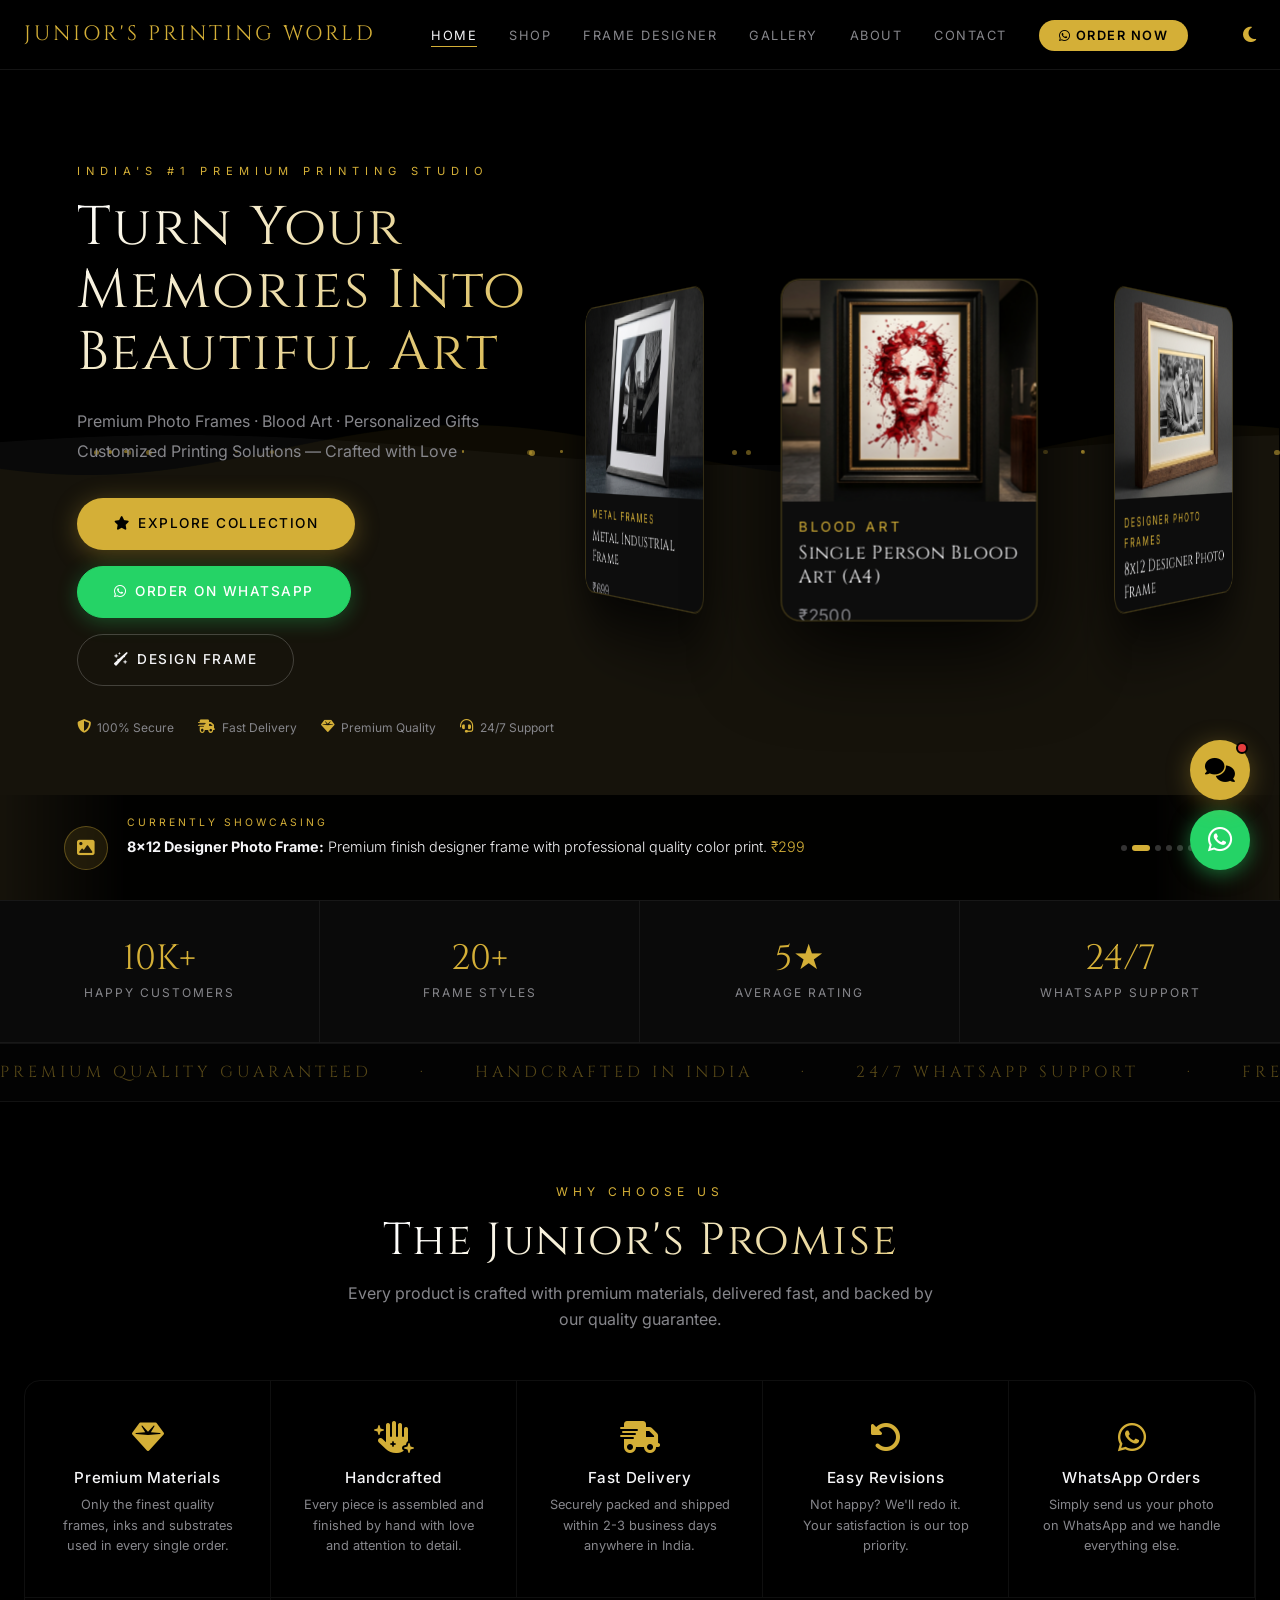
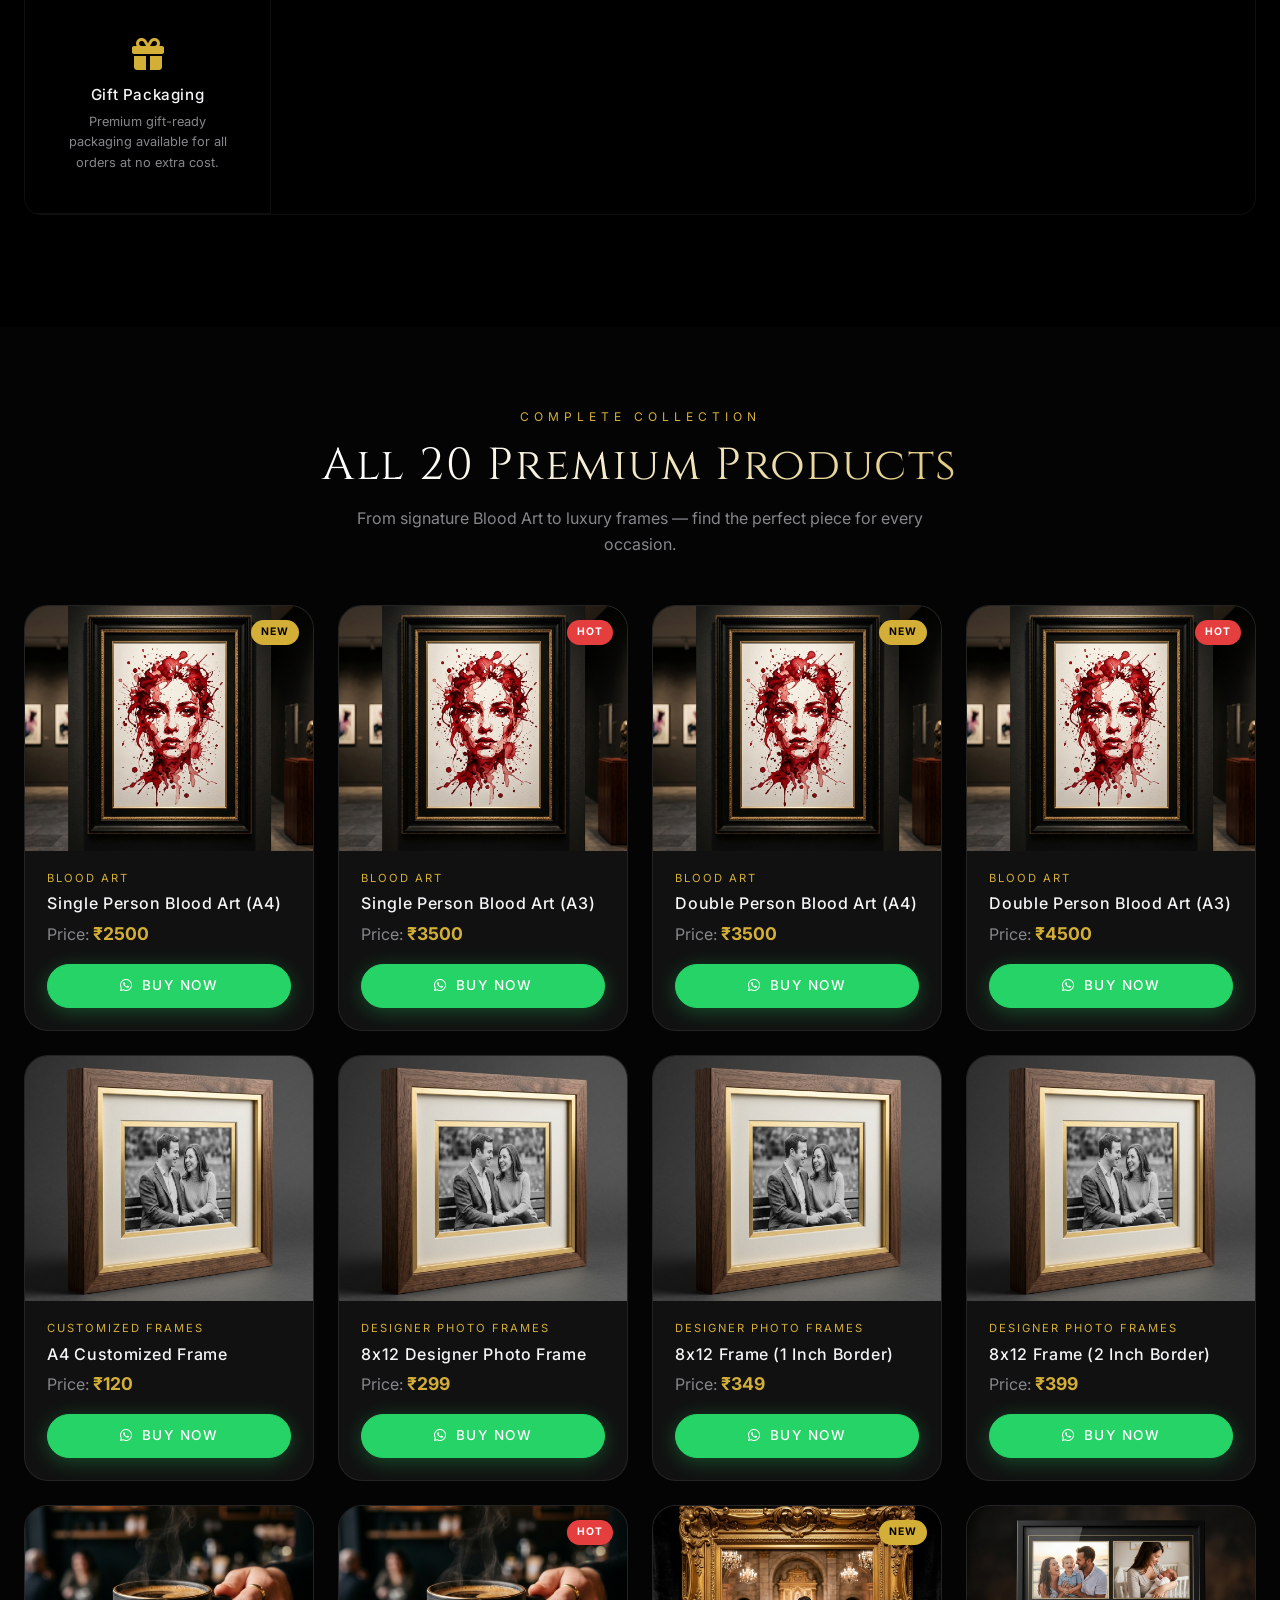
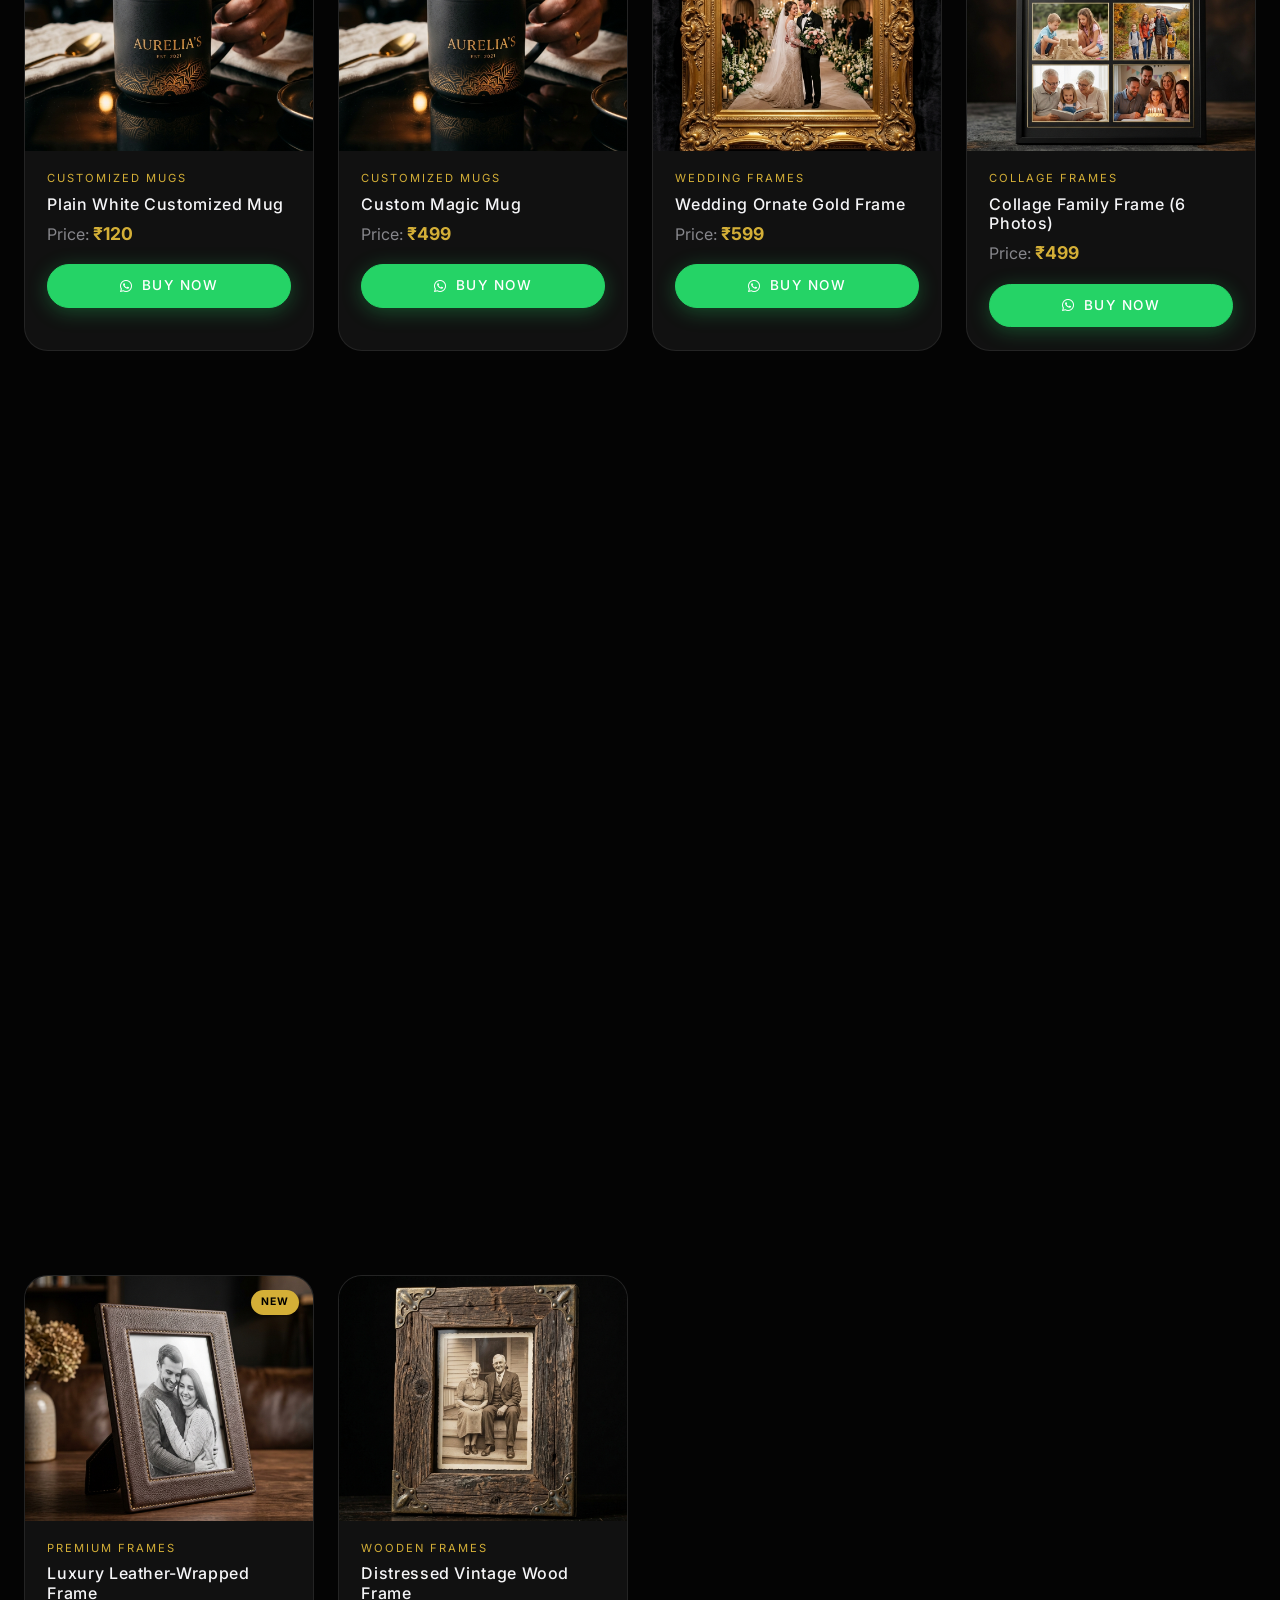
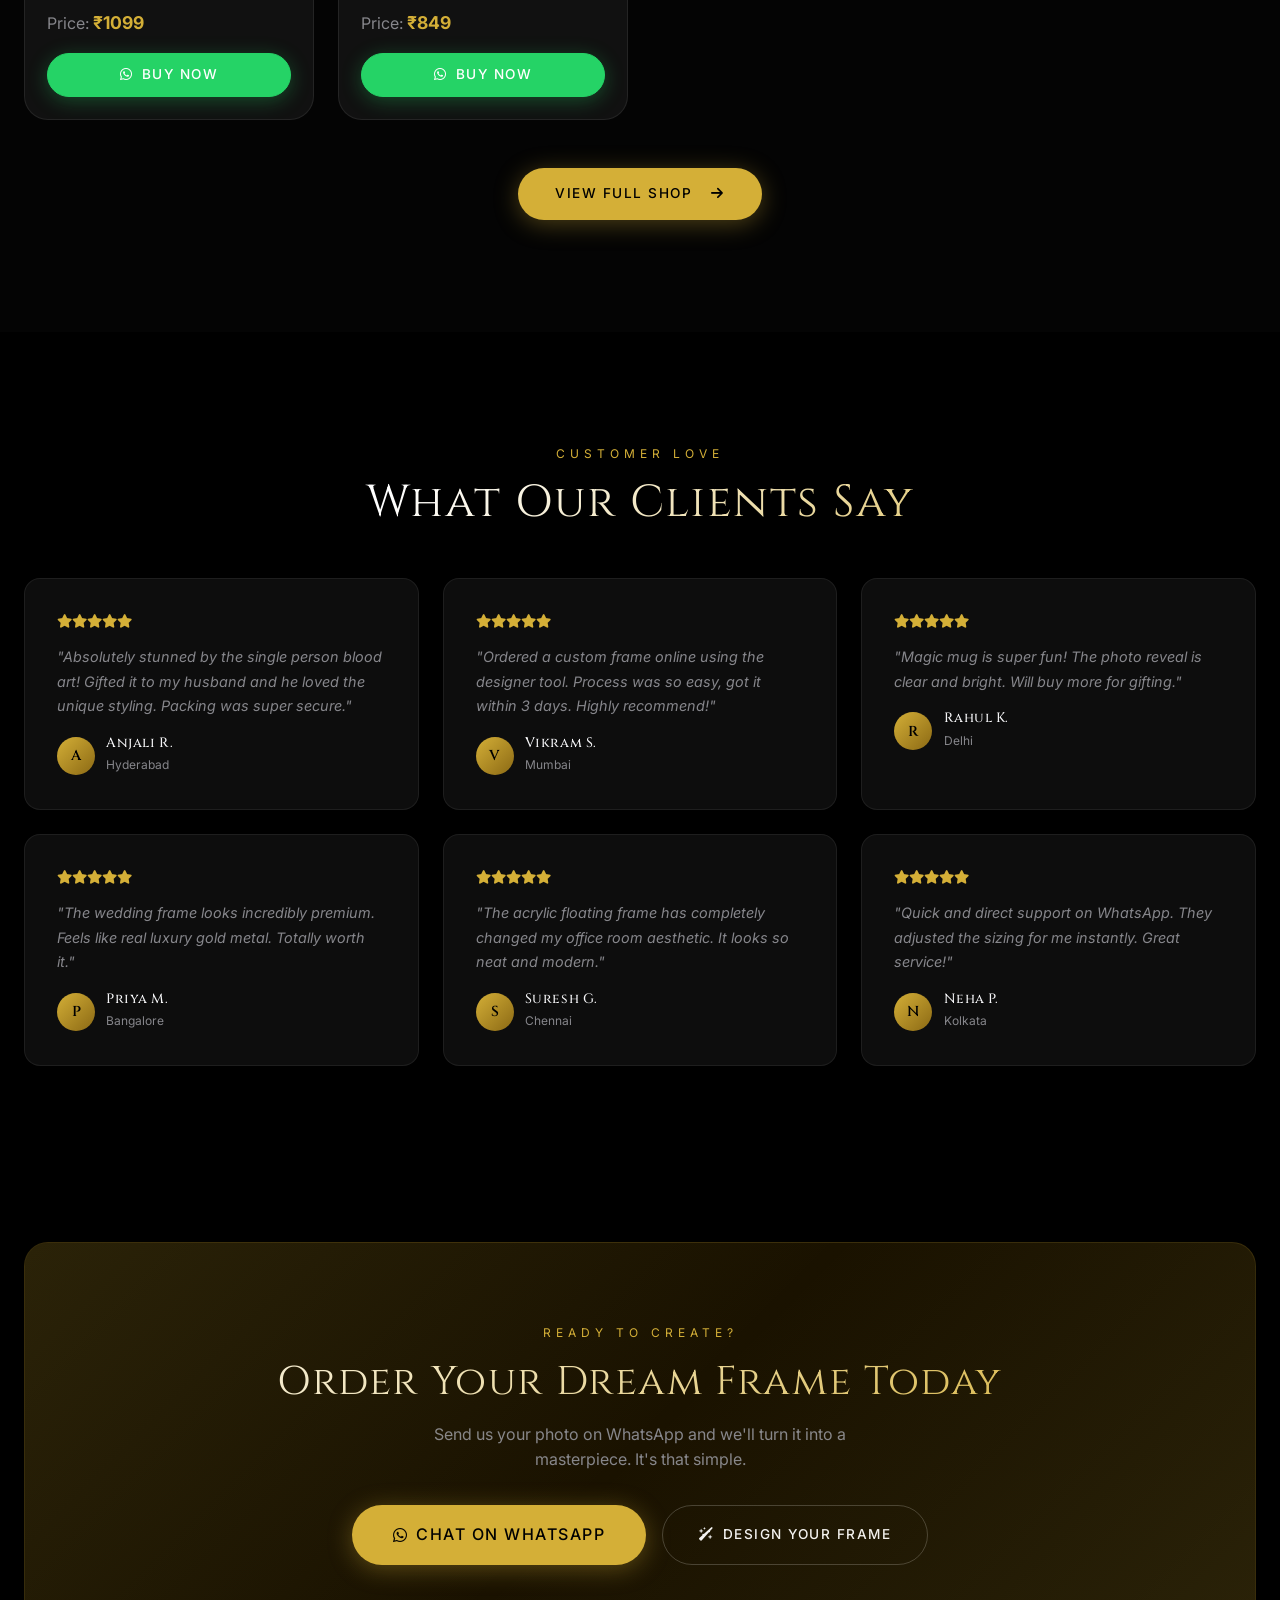
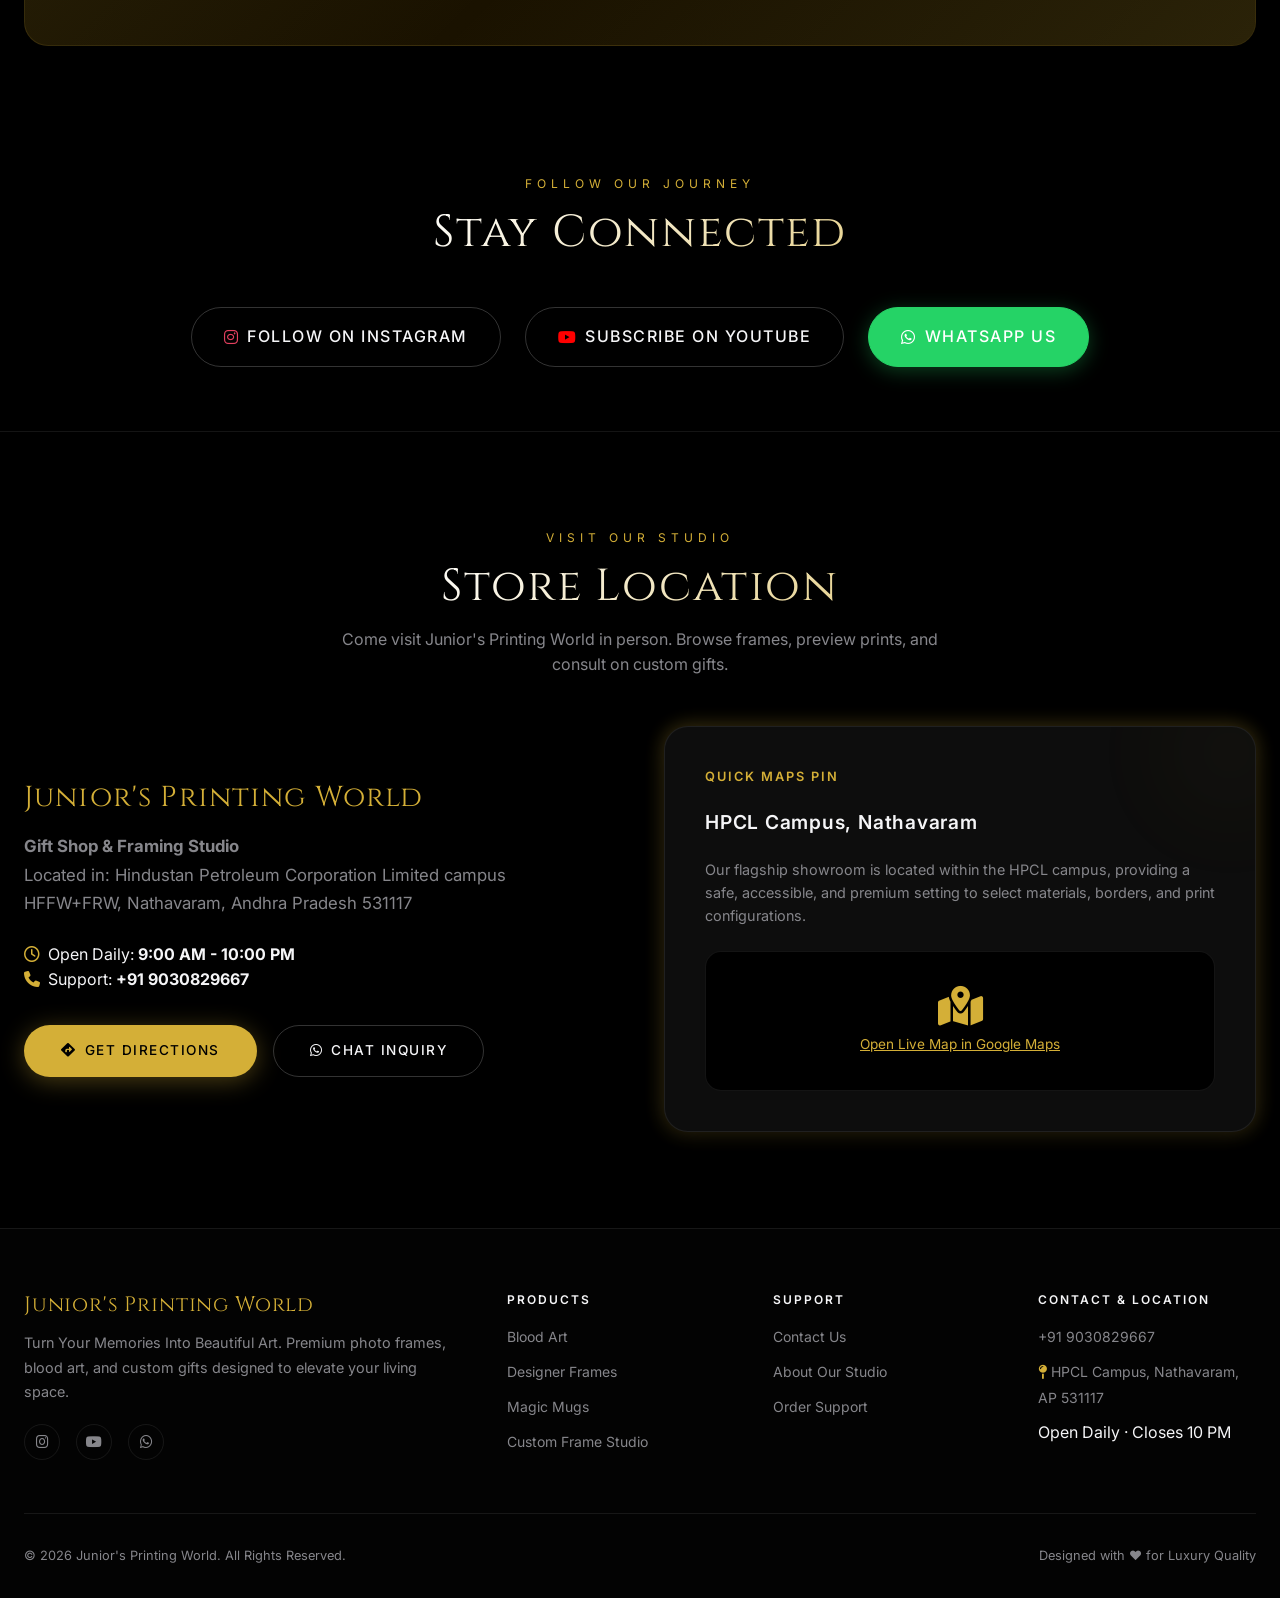
==== index.html @ 9b640a79 "initial commit: complete website project" ====
<!DOCTYPE html>
<html lang="en">
<head>
<meta charset="UTF-8"><meta name="viewport" content="width=device-width,initial-scale=1.0">
<title>Junior's Printing World | Premium Photo Frames & Art</title>
<meta name="description" content="Turn Your Memories Into Beautiful Art. Premium Frames, Blood Art, Personalized Gifts.">
<meta property="og:title" content="Junior's Printing World"><meta property="og:type" content="website">
<link rel="preconnect" href="https://fonts.googleapis.com">
<link href="https://fonts.googleapis.com/css2?family=Cinzel:wght@400;600&family=Inter:wght@300;400;500;600&display=swap" rel="stylesheet">
<link rel="stylesheet" href="https://cdnjs.cloudflare.com/ajax/libs/font-awesome/6.5.0/css/all.min.css">
<link rel="stylesheet" href="css/style.css">
<style>
/* ========= 3D HERO ========= */
#hero3d{width:100%;height:100vh;position:relative;overflow:hidden;display:flex;align-items:center;background:#000}
#canvas-bg{position:absolute;inset:0;z-index:0}
.hero-left{position:relative;z-index:20;width:45%;padding:0 0 0 6%;animation:slideInLeft 1.2s ease both}
@keyframes slideInLeft{from{opacity:0;transform:translateX(-80px)}to{opacity:1;transform:translateX(0)}}
.hero-eyebrow{font-size:.7rem;letter-spacing:6px;text-transform:uppercase;color:var(--gold);display:block;margin-bottom:1rem}
.hero-title{font-family:'Cinzel',serif;font-size:3.4rem;line-height:1.15;margin-bottom:1.4rem;background:linear-gradient(135deg,#fff 0%,#D4AF37 60%,#fff 100%);background-size:200% auto;-webkit-background-clip:text;-webkit-text-fill-color:transparent;animation:shimmer 4s linear infinite}
@keyframes shimmer{to{background-position:200% center}}
.hero-sub{color:#86868B;font-size:1rem;line-height:1.85;margin-bottom:2rem}
.hero-ctas{display:flex;gap:1rem;flex-wrap:wrap;margin-bottom:2rem}
.trust-badges{display:flex;gap:1.5rem;flex-wrap:wrap}
.trust-badge{display:flex;align-items:center;gap:.4rem;font-size:.75rem;color:#86868B}
.trust-badge i{color:#D4AF37;font-size:.85rem}
/* ========= 3D STAGE ========= */
#stage{position:absolute;right:0;top:0;width:58%;height:100%;perspective:1000px;z-index:10}
#ring{width:100%;height:100%;position:relative;transform-style:preserve-3d;animation:spin3d 40s linear infinite}
#ring:hover{animation-play-state:paused}
@keyframes spin3d{from{transform:rotateY(0) rotateX(8deg)}to{transform:rotateY(360deg) rotateX(8deg)}}
.fr-card{position:absolute;width:180px;height:240px;top:50%;left:50%;margin:-120px 0 0 -90px;border-radius:14px;overflow:hidden;border:1px solid rgba(212,175,55,.25);background:#0d0d0d;cursor:pointer;transition:border-color .3s,box-shadow .3s;backface-visibility:hidden;box-shadow:0 20px 60px rgba(0,0,0,.9)}
.fr-card:hover{border-color:#D4AF37;box-shadow:0 0 40px rgba(212,175,55,.3),0 20px 60px rgba(0,0,0,.9)}
.fr-card img{width:100%;height:65%;object-fit:cover;display:block}
.fr-info{padding:10px 12px}
.fr-tag{font-size:.6rem;color:#D4AF37;letter-spacing:2px;text-transform:uppercase;display:block;margin-bottom:.2rem}
.fr-name{font-size:.82rem;font-family:'Cinzel',serif;color:#F5F5F7;line-height:1.3;margin-bottom:.2rem}
.fr-price{font-size:.75rem;color:#86868B}
/* ========= TICKER ========= */
#ticker{position:absolute;bottom:0;left:0;right:0;z-index:30;background:linear-gradient(90deg,rgba(0,0,0,0),rgba(0,0,0,.95) 10%,rgba(0,0,0,.95) 90%,rgba(0,0,0,0));padding:20px 5%;display:flex;align-items:center;gap:1.2rem}
.tk-icon{width:44px;height:44px;border-radius:50%;background:rgba(212,175,55,.12);border:1px solid rgba(212,175,55,.35);display:flex;align-items:center;justify-content:center;color:#D4AF37;font-size:1.1rem;flex-shrink:0;animation:pulseGold 2s ease-in-out infinite}
@keyframes pulseGold{0%,100%{box-shadow:0 0 0 0 rgba(212,175,55,.4)}50%{box-shadow:0 0 0 8px rgba(212,175,55,0)}}
.tk-text{flex:1}
.tk-label{font-size:.65rem;color:#D4AF37;letter-spacing:3px;text-transform:uppercase;display:block;margin-bottom:.2rem}
.tk-body{font-size:.9rem;color:#F5F5F7;font-weight:300;min-height:2.8rem;transition:opacity .3s}
.tk-dots{display:flex;gap:5px;align-items:center;flex-shrink:0}
.tk-dot{width:6px;height:6px;border-radius:3px;background:rgba(255,255,255,.2);cursor:pointer;transition:all .3s}
.tk-dot.on{background:#D4AF37;width:18px}
/* ========= PARTICLES ========= */
.particle{position:absolute;border-radius:50%;pointer-events:none;animation:rise linear infinite}
@keyframes rise{0%{transform:translateY(100vh) rotate(0);opacity:0}10%{opacity:.8}90%{opacity:.2}100%{transform:translateY(-10vh) rotate(720deg);opacity:0}}
/* ========= STATS BAND ========= */
#stats{display:grid;grid-template-columns:repeat(4,1fr);background:#0a0a0a;border-top:1px solid rgba(255,255,255,.06);border-bottom:1px solid rgba(255,255,255,.06)}
.stat-cell{padding:2.5rem 1rem;text-align:center;border-right:1px solid rgba(255,255,255,.06)}
.stat-cell:last-child{border-right:none}
.stat-num{font-family:'Cinzel',serif;font-size:2.2rem;color:#D4AF37;display:block;line-height:1}
.stat-lbl{font-size:.75rem;color:#86868B;text-transform:uppercase;letter-spacing:2px;margin-top:.4rem;display:block}
/* ========= FEATURES ========= */
.feat-grid{display:grid;grid-template-columns:repeat(auto-fit,minmax(220px,1fr));gap:0;border:1px solid rgba(255,255,255,.06);border-radius:16px;overflow:hidden;margin-top:3rem}
.feat-box{padding:2.5rem 2rem;border-right:1px solid rgba(255,255,255,.06);border-bottom:1px solid rgba(255,255,255,.06);text-align:center;transition:background .3s}
.feat-box:hover{background:rgba(212,175,55,.04)}
.feat-box i{font-size:2rem;color:#D4AF37;margin-bottom:1rem;display:block}
.feat-box h4{font-family:'Inter',sans-serif;font-size:.95rem;font-weight:500;margin-bottom:.5rem}
.feat-box p{color:#86868B;font-size:.8rem;line-height:1.6}
/* ========= SHOP GRID ========= */
#all-products{display:grid;grid-template-columns:repeat(auto-fill,minmax(260px,1fr));gap:1.5rem;margin-top:2rem}
/* ========= MARQUEE ========= */
.marquee-wrap{overflow:hidden;border-top:1px solid rgba(255,255,255,.06);border-bottom:1px solid rgba(255,255,255,.06);padding:1rem 0;background:#030303}
.marquee-track{display:flex;gap:3rem;animation:marquee 20s linear infinite;white-space:nowrap}
.marquee-track span{font-family:'Cinzel',serif;font-size:1rem;color:rgba(212,175,55,.4);text-transform:uppercase;letter-spacing:4px}
@keyframes marquee{from{transform:translateX(0)}to{transform:translateX(-50%)}}
/* ========= REVIEWS ========= */
.reviews-grid{display:grid;grid-template-columns:repeat(auto-fit,minmax(300px,1fr));gap:1.5rem;margin-top:3rem}
.review-card{background:#0d0d0d;border:1px solid rgba(255,255,255,.07);border-radius:16px;padding:2rem;transition:border-color .3s,transform .3s}
.review-card:hover{border-color:rgba(212,175,55,.3);transform:translateY(-6px)}
.review-stars{color:#D4AF37;font-size:.85rem;margin-bottom:.8rem}
.review-text{color:#86868B;font-size:.9rem;line-height:1.7;margin-bottom:1rem;font-style:italic}
.review-author{display:flex;align-items:center;gap:.7rem}
.review-avatar{width:38px;height:38px;border-radius:50%;background:linear-gradient(135deg,#D4AF37,#8B6914);display:flex;align-items:center;justify-content:center;font-family:'Cinzel',serif;font-size:.9rem;color:#000;font-weight:600}
.review-name{font-size:.85rem;font-weight:500}
.review-city{font-size:.75rem;color:#86868B}
/* ========= CTA BAND ========= */
#cta-band{background:linear-gradient(135deg,#0d0a00,#1a1200,#0d0a00);border:1px solid rgba(212,175,55,.2);border-radius:24px;padding:5rem 3rem;text-align:center;margin:4rem 0;position:relative;overflow:hidden}
#cta-band::before{content:'';position:absolute;inset:-1px;border-radius:24px;background:linear-gradient(135deg,rgba(212,175,55,.15),transparent,rgba(212,175,55,.15));pointer-events:none}
/* ========= RESPONSIVE ========= */
@media(max-width:900px){#hero3d{flex-direction:column;height:auto;min-height:100vh;padding-top:90px}.hero-left{width:100%;padding:2rem 5% 1rem}.hero-title{font-size:2.4rem}#stage{position:relative;width:100%;height:400px}#stats{grid-template-columns:repeat(2,1fr)}.stat-cell:nth-child(2){border-right:none}.stat-cell:nth-child(3){border-right:1px solid rgba(255,255,255,.06)}}
@media(max-width:540px){.hero-title{font-size:1.9rem}.hero-ctas{flex-direction:column}#stats{grid-template-columns:1fr 1fr}}
</style>
</head>
<body>
<nav class="navbar" id="nav">
<div class="container">
<a href="index.html" class="brand">Junior's Printing World</a>
<ul class="nav-links" id="navlinks">
<li><a href="index.html" class="active">Home</a></li>
<li><a href="shop.html">Shop</a></li>
<li><a href="designer.html">Frame Designer</a></li>
<li><a href="gallery.html">Gallery</a></li>
<li><a href="about.html">About</a></li>
<li><a href="contact.html">Contact</a></li>
<li><a href="https://wa.me/919030829667" class="nav-wa" target="_blank"><i class="fa-brands fa-whatsapp"></i> Order Now</a></li>
</ul>
<div style="display:flex;align-items:center;gap:1.5rem">
<div class="theme-toggle" id="themeToggle" style="cursor:pointer;font-size:1.1rem;color:var(--gold);display:inline-flex;align-items:center;justify-content:center;transition:transform var(--tf);z-index:9005"><i class="fa-solid fa-moon"></i></div>
<div class="hamburger" id="hbg"><span></span><span></span><span></span></div>
</div>
</div>
</nav>

<!-- ===== 3D HERO ===== -->
<section id="hero3d">
<canvas id="canvas-bg"></canvas>
<div id="particles-hero"></div>

<div class="hero-left">
<span class="hero-eyebrow">India's #1 Premium Printing Studio</span>
<h1 class="hero-title">Turn Your<br>Memories Into<br>Beautiful Art</h1>
<p class="hero-sub">Premium Photo Frames · Blood Art · Personalized Gifts<br>Customized Printing Solutions — Crafted with Love</p>
<div class="hero-ctas">
<a href="shop.html" class="btn btn-primary"><i class="fa-solid fa-star"></i> Explore Collection</a>
<a href="https://wa.me/919030829667" target="_blank" class="btn btn-wa"><i class="fa-brands fa-whatsapp"></i> Order on WhatsApp</a>
<a href="designer.html" class="btn btn-outline"><i class="fa-solid fa-wand-sparkles"></i> Design Frame</a>
</div>
<div class="trust-badges">
<div class="trust-badge"><i class="fa-solid fa-shield-halved"></i> 100% Secure</div>
<div class="trust-badge"><i class="fa-solid fa-truck-fast"></i> Fast Delivery</div>
<div class="trust-badge"><i class="fa-solid fa-gem"></i> Premium Quality</div>
<div class="trust-badge"><i class="fa-solid fa-headset"></i> 24/7 Support</div>
</div>
</div>

<div id="stage">
<div id="ring"></div>
</div>

<div id="ticker">
<div class="tk-icon" id="tk-icon"><i class="fa-solid fa-droplet"></i></div>
<div class="tk-text">
<span class="tk-label">Currently Showcasing</span>
<div class="tk-body" id="tk-body">Blood Art Portrait — Stunning handcrafted ink art, unique &amp; personal. A4 from ₹2500.</div>
</div>
<div class="tk-dots" id="tk-dots"></div>
</div>
</section>

<!-- STATS -->
<div id="stats">
<div class="stat-cell reveal"><span class="stat-num">10K+</span><span class="stat-lbl">Happy Customers</span></div>
<div class="stat-cell reveal"><span class="stat-num">20+</span><span class="stat-lbl">Frame Styles</span></div>
<div class="stat-cell reveal"><span class="stat-num">5★</span><span class="stat-lbl">Average Rating</span></div>
<div class="stat-cell reveal"><span class="stat-num">24/7</span><span class="stat-lbl">WhatsApp Support</span></div>
</div>

<!-- MARQUEE -->
<div class="marquee-wrap">
<div class="marquee-track" id="mq"></div>
</div>
<!-- FEATURES -->
<section class="section" style="padding-top:5rem">
<div class="container">
<div class="sec-head reveal">
<span class="sec-eyebrow">Why Choose Us</span>
<h2 class="sec-title">The Junior's Promise</h2>
<p class="sec-desc">Every product is crafted with premium materials, delivered fast, and backed by our quality guarantee.</p>
</div>
<div class="feat-grid reveal">
<div class="feat-box"><i class="fa-solid fa-gem"></i><h4>Premium Materials</h4><p>Only the finest quality frames, inks and substrates used in every single order.</p></div>
<div class="feat-box"><i class="fa-solid fa-hand-sparkles"></i><h4>Handcrafted</h4><p>Every piece is assembled and finished by hand with love and attention to detail.</p></div>
<div class="feat-box"><i class="fa-solid fa-truck-fast"></i><h4>Fast Delivery</h4><p>Securely packed and shipped within 2-3 business days anywhere in India.</p></div>
<div class="feat-box"><i class="fa-solid fa-rotate-left"></i><h4>Easy Revisions</h4><p>Not happy? We'll redo it. Your satisfaction is our top priority.</p></div>
<div class="feat-box"><i class="fa-brands fa-whatsapp"></i><h4>WhatsApp Orders</h4><p>Simply send us your photo on WhatsApp and we handle everything else.</p></div>
<div class="feat-box"><i class="fa-solid fa-gift"></i><h4>Gift Packaging</h4><p>Premium gift-ready packaging available for all orders at no extra cost.</p></div>
</div>
</div>
</section>

<!-- ALL 20 PRODUCTS -->
<section class="section" style="background:#040404;padding-top:5rem">
<div class="container">
<div class="sec-head reveal">
<span class="sec-eyebrow">Complete Collection</span>
<h2 class="sec-title">All 20 Premium Products</h2>
<p class="sec-desc">From signature Blood Art to luxury frames — find the perfect piece for every occasion.</p>
</div>
<div id="all-products"></div>
<div style="text-align:center;margin-top:3rem"><a href="shop.html" class="btn btn-primary">View Full Shop &nbsp;<i class="fa-solid fa-arrow-right"></i></a></div>
</div>
</section>

<!-- REVIEWS -->
<section class="section">
<div class="container">
<div class="sec-head reveal">
<span class="sec-eyebrow">Customer Love</span>
<h2 class="sec-title">What Our Clients Say</h2>
</div>
<div class="reviews-grid" id="reviews-grid"></div>
</div>
</section>

<!-- CTA BAND -->
<div class="container">
<div id="cta-band" class="reveal scale-up">
<span class="sec-eyebrow">Ready to Create?</span>
<h2 style="font-family:'Cinzel',serif;font-size:2.5rem;margin:1rem 0;background:linear-gradient(135deg,#fff,#D4AF37);-webkit-background-clip:text;-webkit-text-fill-color:transparent">Order Your Dream Frame Today</h2>
<p style="color:#86868B;margin-bottom:2rem;max-width:500px;margin-left:auto;margin-right:auto">Send us your photo on WhatsApp and we'll turn it into a masterpiece. It's that simple.</p>
<div style="display:flex;gap:1rem;justify-content:center;flex-wrap:wrap">
<a href="https://wa.me/919030829667?text=Hi!%20I%20want%20to%20order%20a%20premium%20frame." target="_blank" class="btn btn-primary" style="font-size:1rem;padding:16px 40px"><i class="fa-brands fa-whatsapp"></i> Chat on WhatsApp</a>
<a href="designer.html" class="btn btn-outline"><i class="fa-solid fa-wand-sparkles"></i> Design Your Frame</a>
</div>
</div>
</div>

<!-- SOCIAL LINKS -->
<section class="section" style="padding:4rem 0">
<div class="container">
<div class="sec-head reveal">
<span class="sec-eyebrow">Follow Our Journey</span>
<h2 class="sec-title">Stay Connected</h2>
</div>
<div style="display:flex;gap:1.5rem;justify-content:center;flex-wrap:wrap;margin-top:2rem">
<a href="https://www.instagram.com/juniors_printing_world" target="_blank" class="btn btn-outline reveal" style="font-size:1rem;padding:16px 32px"><i class="fa-brands fa-instagram" style="color:#E4405F"></i> Follow on Instagram</a>
<a href="https://youtube.com/@juniorsprintingworld" target="_blank" class="btn btn-outline reveal" style="font-size:1rem;padding:16px 32px"><i class="fa-brands fa-youtube" style="color:#FF0000"></i> Subscribe on YouTube</a>
<a href="https://wa.me/919030829667" target="_blank" class="btn btn-wa reveal" style="font-size:1rem;padding:16px 32px"><i class="fa-brands fa-whatsapp"></i> WhatsApp Us</a>
</div>
</div>
</section>
<!-- LOCATION SECTION -->
<section class="section location-section" id="location" style="border-top:1px solid var(--border);padding:6rem 0">
<div class="container">
<div class="sec-head reveal">
<span class="sec-eyebrow">Visit Our Studio</span>
<h2 class="sec-title">Store Location</h2>
<p class="sec-desc">Come visit Junior's Printing World in person. Browse frames, preview prints, and consult on custom gifts.</p>
</div>
<div class="reveal" style="display:grid;grid-template-columns:1fr 1fr;gap:3rem;align-items:center;margin-top:3rem">
<div>
<h3 style="font-family:var(--serif);font-size:1.8rem;color:var(--gold);margin-bottom:1rem">Junior's Printing World</h3>
<p style="color:var(--muted);font-size:1.05rem;margin-bottom:1.5rem;line-height:1.7">
<strong>Gift Shop &amp; Framing Studio</strong><br>
Located in: Hindustan Petroleum Corporation Limited campus<br>
HFFW+FRW, Nathavaram, Andhra Pradesh 531117
</p>
<p style="color:var(--text);font-size:1rem;margin-bottom:2rem;line-height:1.6">
<i class="fa-regular fa-clock" style="color:var(--gold)"></i> &nbsp;Open Daily: <strong>9:00 AM - 10:00 PM</strong><br>
<i class="fa-solid fa-phone" style="color:var(--gold)"></i> &nbsp;Support: <strong>+91 9030829667</strong>
</p>
<div style="display:flex;gap:1rem">
<a href="https://maps.app.goo.gl/MVhEMSAQm2VDoeSB7" target="_blank" class="btn btn-primary"><i class="fa-solid fa-directions"></i> Get Directions</a>
<a href="https://wa.me/919030829667?text=Hi!%20I%20want%20to%20visit%20your%20store%20in%20Nathavaram." target="_blank" class="btn btn-outline"><i class="fa-brands fa-whatsapp"></i> Chat Inquiry</a>
</div>
</div>
<div style="background:var(--bg2);border:1px solid var(--border);border-radius:var(--r-lg);padding:2.5rem;box-shadow:0 15px 40px rgba(0,0,0,0.5),0 0 20px var(--glow);display:flex;flex-direction:column;gap:1.5rem;position:relative;overflow:hidden">
<div style="position:absolute;top:-50px;right:-50px;width:150px;height:150px;background:var(--gold);opacity:0.03;border-radius:50%;filter:blur(50px)"></div>
<span style="font-size:0.8rem;text-transform:uppercase;color:var(--gold);letter-spacing:2px;font-weight:600">Quick Maps Pin</span>
<h4 style="font-family:var(--sans);font-size:1.2rem;font-weight:600;color:var(--text)">HPCL Campus, Nathavaram</h4>
<p style="color:var(--muted);font-size:0.9rem;line-height:1.6">Our flagship showroom is located within the HPCL campus, providing a safe, accessible, and premium setting to select materials, borders, and print configurations.</p>
<div style="background:#000;border:1px solid var(--border);border-radius:var(--r-md);height:140px;display:flex;align-items:center;justify-content:center;flex-direction:column;gap:8px">
<i class="fa-solid fa-map-location-dot" style="font-size:2.5rem;color:var(--gold)"></i>
<a href="https://maps.app.goo.gl/MVhEMSAQm2VDoeSB7" target="_blank" style="font-size:0.85rem;color:var(--gold);text-decoration:underline">Open Live Map in Google Maps</a>
</div>
</div>
</div>
</div>
</section>
<!-- FOOTER -->
<footer>
<div class="container">
<div class="footer-grid">
<div class="footer-brand">
<h3>Junior's Printing World</h3>
<p>Turn Your Memories Into Beautiful Art. Premium photo frames, blood art, and custom gifts designed to elevate your living space.</p>
<div class="footer-social">
<a href="https://www.instagram.com/juniors_printing_world" target="_blank"><i class="fa-brands fa-instagram"></i></a>
<a href="https://youtube.com/@juniorsprintingworld" target="_blank"><i class="fa-brands fa-youtube"></i></a>
<a href="https://wa.me/919030829667" target="_blank"><i class="fa-brands fa-whatsapp"></i></a>
</div>
</div>
<div class="footer-links">
<h4>Products</h4>
<ul>
<li><a href="shop.html?cat=blood-art">Blood Art</a></li>
<li><a href="shop.html?cat=designer-frames">Designer Frames</a></li>
<li><a href="shop.html?cat=personalized-gifts">Magic Mugs</a></li>
<li><a href="designer.html">Custom Frame Studio</a></li>
</ul>
</div>
<div class="footer-links">
<h4>Support</h4>
<ul>
<li><a href="contact.html">Contact Us</a></li>
<li><a href="about.html">About Our Studio</a></li>
<li><a href="https://wa.me/919030829667?text=I%20need%20help%20with%20an%20order" target="_blank">Order Support</a></li>
</ul>
</div>
<div class="footer-links">
<h4>Contact &amp; Location</h4>
<ul>
<li><a href="tel:+919030829667">+91 9030829667</a></li>
<li><a href="https://maps.app.goo.gl/MVhEMSAQm2VDoeSB7" target="_blank"><i class="fa-solid fa-map-pin" style="color:var(--gold)"></i> HPCL Campus, Nathavaram, AP 531117</a></li>
<li>Open Daily · Closes 10 PM</li>
</ul>
</div>
</div>
<div class="footer-bottom">
<span>&copy; 2026 Junior's Printing World. All Rights Reserved.</span>
<span>Designed with ❤️ for Luxury Quality</span>
</div>
</div>
</footer>

<!-- FLOATING BUTTONS -->
<a href="https://wa.me/919030829667" target="_blank" class="floating-wa"><i class="fa-brands fa-whatsapp"></i></a>
<div class="back-top" id="bt"><i class="fa-solid fa-arrow-up"></i></div>

<!-- CHAT AGENT -->
<div class="chat-agent-btn" id="chatAgentBtn">
  <i class="fa-solid fa-comments"></i>
  <span class="notification-dot"></span>
</div>

<div class="chat-agent-box" id="chatAgentBox">
  <div class="chat-agent-header">
    <div class="chat-agent-profile">
      <div class="chat-agent-avatar">J</div>
      <div>
        <h3 style="font-family:'Inter',sans-serif;font-size:.85rem;font-weight:600;color:#fff">Junior's Assistant</h3>
        <span class="chat-agent-status">Online</span>
      </div>
    </div>
    <button class="chat-agent-close" id="chatAgentClose"><i class="fa-solid fa-xmark"></i></button>
  </div>
  <div class="chat-agent-messages" id="chatAgentMessages">
    <div class="chat-bubble bot">
      Hi! I'm Junior's interactive assistant. Ask me about custom frames, blood art, magic mugs, or shipping!
    </div>
  </div>
  <div class="chat-agent-input-area">
    <input type="text" class="chat-agent-input" id="chatAgentInput" placeholder="Type a question...">
    <button class="chat-agent-send" id="chatAgentSend"><i class="fa-solid fa-paper-plane"></i></button>
  </div>
  <div class="chat-agent-actions">
    <button class="chat-action-btn" id="chatAgentWaBtn">
      <i class="fa-brands fa-whatsapp" style="color:#25d366"></i> <span>Chat on WhatsApp</span>
    </button>
  </div>
</div>

<script src="js/main.js"></script>
<script>
// --- 20 PRODUCTS DATA ---
const products = [
  {id:1, name:"Single Person Blood Art (A4)", price:2500, cat:"Blood Art", img:"assets/blood_art.png", tag:"NEW", desc:"Stunning handcrafted red ink portrait on textured paper in premium black A4 frame."},
  {id:2, name:"Single Person Blood Art (A3)", price:3500, cat:"Blood Art", img:"assets/blood_art.png", tag:"HOT", desc:"Stunning handcrafted red ink portrait on textured paper in premium black A3 frame."},
  {id:3, name:"Double Person Blood Art (A4)", price:3500, cat:"Blood Art", img:"assets/blood_art.png", tag:"NEW", desc:"Beautiful double portrait handcrafted in signature red ink in premium black A4 frame."},
  {id:4, name:"Double Person Blood Art (A3)", price:4500, cat:"Blood Art", img:"assets/blood_art.png", tag:"HOT", desc:"Beautiful double portrait handcrafted in signature red ink in premium black A3 frame."},
  {id:5, name:"A4 Customized Frame", price:120, cat:"Customized Frames", img:"assets/custom_frame.png", tag:"POPULAR", desc:"Simple sleek border frame with premium photo print. Perfect for tabletops or walls."},
  {id:6, name:"8x12 Designer Photo Frame", price:299, cat:"Designer Photo Frames", img:"assets/custom_frame.png", tag:"BEST", desc:"Premium finish designer frame with professional quality color print."},
  {id:7, name:"8x12 Frame (1 Inch Border)", price:349, cat:"Designer Photo Frames", img:"assets/custom_frame.png", tag:"POPULAR", desc:"Sleek frame with elegant 1 inch border. Includes high quality photo printing."},
  {id:8, name:"8x12 Frame (2 Inch Border)", price:399, cat:"Designer Photo Frames", img:"assets/custom_frame.png", tag:"PREMIUM", desc:"Wide 2 inch border designer frame for that classic museum look."},
  {id:9, name:"Plain White Customized Mug", price:120, cat:"Customized Mugs", img:"assets/premium_mug.png", tag:"CLASSIC", desc:"Premium ceramic white mug with custom high-definition photo print."},
  {id:10, name:"Custom Magic Mug", price:499, cat:"Customized Mugs", img:"assets/premium_mug.png", tag:"HOT", desc:"Heat-sensitive color changing ceramic mug. Reveal your photo with hot liquid."},
  {id:11, name:"Wedding Ornate Gold Frame", price:599, cat:"Wedding Frames", img:"assets/frame_wedding.png", tag:"NEW", desc:"Luxury gold trim wedding photo frame with beautiful traditional textures."},
  {id:12, name:"Collage Family Frame (6 Photos)", price:499, cat:"Collage Frames", img:"assets/frame_collage.png", tag:"POPULAR", desc:"Beautiful wood grain finish collage layout frame for six family memories."},
  {id:13, name:"Premium Wooden Frame", price:399, cat:"Wooden Frames", img:"assets/frame_wooden.png", tag:"NATURAL", desc:"Bespoke dark walnut frame with natural wood texture and organic grains."},
  {id:14, name:"Acrylic Floating Frame", price:799, cat:"Acrylic Frames", img:"assets/frame_acrylic.png", tag:"PREMIUM", desc:"Ultra-modern clear acrylic frame. Photo appears to float magically on your wall."},
  {id:15, name:"Metal Industrial Frame", price:699, cat:"Metal Frames", img:"assets/frame_metal.png", tag:"NEW", desc:"Brushed metallic gunmetal frame with sharp, clean lines for modern interiors."},
  {id:16, name:"Classic Certificate Frame", price:249, cat:"Certificate Frames", img:"assets/frame_certificate.png", tag:"CLASSIC", desc:"Professional certificate frame with gold inner bezel line to showcase achievements."},
  {id:17, name:"Love Heart Coffee Mug", price:199, cat:"Customized Mugs", img:"assets/premium_mug.png", tag:"GIFT", desc:"Beautiful red interior ceramic mug with custom photo print for your loved one."},
  {id:18, name:"Collage Magic Mug", price:549, cat:"Customized Mugs", img:"assets/premium_mug.png", tag:"NEW", desc:"Heat-reveal magic mug featuring a custom collage of up to 4 photos."},
  {id:19, name:"Luxury Gold Trim Frame", price:899, cat:"Premium Frames", img:"assets/frame_wedding.png", tag:"HOT", desc:"Ornate, heavy-duty gold accent frame. Bring royal elegance to your living room."},
  {id:20, name:"Panoramic Wall Frame", price:1199, cat:"Premium Frames", img:"assets/custom_frame.png", tag:"PREMIUM", desc:"Wide landscape wall frame. Perfect for panoramic nature shots and family portraits."},
  {id:21, name:"Luxury Leather-Wrapped Frame", price:1099, cat:"Premium Frames", img:"assets/frame_leather.png", tag:"NEW", desc:"Premium leather-wrapped photo frame with elegant gold hand-stitching detail."},
  {id:22, name:"Distressed Vintage Wood Frame", price:849, cat:"Wooden Frames", img:"assets/frame_vintage.png", tag:"POPULAR", desc:"Vintage barnwood photo frame with antique brass corners for a rustic aesthetic."}
];

// --- REVIEWS DATA ---
const reviews = [
  {stars:5, text:"Absolutely stunned by the single person blood art! Gifted it to my husband and he loved the unique styling. Packing was super secure.", name:"Anjali R.", city:"Hyderabad"},
  {stars:5, text:"Ordered a custom frame online using the designer tool. Process was so easy, got it within 3 days. Highly recommend!", name:"Vikram S.", city:"Mumbai"},
  {stars:5, text:"Magic mug is super fun! The photo reveal is clear and bright. Will buy more for gifting.", name:"Rahul K.", city:"Delhi"},
  {stars:5, text:"The wedding frame looks incredibly premium. Feels like real luxury gold metal. Totally worth it.", name:"Priya M.", city:"Bangalore"},
  {stars:5, text:"The acrylic floating frame has completely changed my office room aesthetic. It looks so neat and modern.", name:"Suresh G.", city:"Chennai"},
  {stars:5, text:"Quick and direct support on WhatsApp. They adjusted the sizing for me instantly. Great service!", name:"Neha P.", city:"Kolkata"}
];

// --- BUILD 3D CAROUSEL RING ---
const ring = document.getElementById('ring');
const carouselProducts = products.filter(p => [1, 6, 10, 11, 12, 13, 14, 15].includes(p.id));
const cardCount = carouselProducts.length;
const angleStep = 360 / cardCount;
const radius = 300; // Radius in Z space

carouselProducts.forEach((p, idx) => {
  const card = document.createElement('div');
  card.className = 'fr-card';
  // Position cards in 3D circle space
  const angle = angleStep * idx;
  card.style.transform = `rotateY(${angle}deg) translateZ(${radius}px)`;
  
  card.innerHTML = `
    <img src="${p.img}" alt="${p.name}">
    <div class="fr-info">
      <span class="fr-tag">${p.cat}</span>
      <h3 class="fr-name">${p.name}</h3>
      <span class="fr-price">₹${p.price}</span>
    </div>
  `;
  
  // Hover & Click to update ticker explanation
  card.addEventListener('mouseenter', () => updateTicker(p, idx));
  card.addEventListener('click', () => {
    window.location.href = `product.html?id=${p.id}`;
  });
  
  ring.appendChild(card);
});

// --- TICKER LOGIC ---
const tkIcon = document.getElementById('tk-icon');
const tkBody = document.getElementById('tk-body');
const tkDots = document.getElementById('tk-dots');
let currentTickerIdx = 0;

// Create dots
carouselProducts.forEach((_, idx) => {
  const dot = document.createElement('div');
  dot.className = `tk-dot ${idx === 0 ? 'on' : ''}`;
  dot.onclick = () => {
    currentTickerIdx = idx;
    updateTicker(carouselProducts[idx], idx);
  };
  tkDots.appendChild(dot);
});

function updateTicker(p, idx) {
  // Update Dot classes
  document.querySelectorAll('.tk-dot').forEach((d, i) => {
    d.classList.toggle('on', i === idx);
  });
  
  // Set icons
  let iconHtml = '<i class="fa-solid fa-droplet"></i>';
  if (p.cat.includes("Frame")) iconHtml = '<i class="fa-solid fa-image"></i>';
  if (p.cat.includes("Mug")) iconHtml = '<i class="fa-solid fa-mug-hot"></i>';
  
  // Animate fade
  tkBody.style.opacity = 0;
  setTimeout(() => {
    tkIcon.innerHTML = iconHtml;
    tkBody.innerHTML = `<strong>${p.name}:</strong> ${p.desc} <span class="text-gold">₹${p.price}</span>`;
    tkBody.style.opacity = 1;
  }, 150);
}

// Auto loop ticker
setInterval(() => {
  currentTickerIdx = (currentTickerIdx + 1) % cardCount;
  updateTicker(carouselProducts[currentTickerIdx], currentTickerIdx);
}, 5000);

// --- BUILD PRODUCT GRID (ALL 20) ---
const grid = document.getElementById('all-products');
products.forEach((p, idx) => {
  const card = document.createElement('div');
  card.className = 'product-card reveal';
  if(idx % 2 === 0) card.classList.add('from-left');
  else card.classList.add('from-right');
  
  let badgeHtml = '';
  if(p.tag === 'NEW') badgeHtml = `<span class="badge-new">New</span>`;
  if(p.tag === 'HOT') badgeHtml = `<span class="badge-hot">Hot</span>`;
  
  card.innerHTML = `
    ${badgeHtml}
    <div class="product-img-wrapper" onclick="window.location.href='product.html?id=${p.id}'">
      <img src="${p.img}" alt="${p.name}">
    </div>
    <div class="product-info">
      <span class="product-category">${p.cat}</span>
      <h3 class="product-title" onclick="window.location.href='product.html?id=${p.id}'">${p.name}</h3>
      <p class="product-price">Price: <strong>₹${p.price}</strong></p>
      <a href="https://wa.me/919030829667?text=Hi%20Junior's%20Printing%20World!%20I%20am%20interested%20in%20ordering%20${encodeURIComponent(p.name)}%20for%20₹${p.price}." target="_blank" class="btn btn-wa" style="width:100%;margin-top:1rem;padding:10px;"><i class="fa-brands fa-whatsapp"></i> Buy Now</a>
    </div>
  `;
  grid.appendChild(card);
  if(window.observeReveal) window.observeReveal(card);
});

// --- BUILD REVIEWS ---
const reviewsGrid = document.getElementById('reviews-grid');
reviews.forEach((r, idx) => {
  const card = document.createElement('div');
  card.className = 'review-card reveal scale-up';
  
  let starsHtml = '';
  for(let i=0; i<r.stars; i++) starsHtml += '<i class="fa-solid fa-star"></i>';
  
  card.innerHTML = `
    <div class="review-stars">${starsHtml}</div>
    <p class="review-text">"${r.text}"</p>
    <div class="review-author">
      <div class="review-avatar">${r.name[0]}</div>
      <div>
        <h4 class="review-name">${r.name}</h4>
        <span class="review-city">${r.city}</span>
      </div>
    </div>
  `;
  reviewsGrid.appendChild(card);
  if(window.observeReveal) window.observeReveal(card);
});

// --- PARTICLES GENERATOR ---
const pContainer = document.getElementById('particles-hero');
for(let i=0; i<30; i++) {
  const p = document.createElement('div');
  p.className = 'particle';
  const size = Math.random() * 4 + 2;
  p.style.width = `${size}px`;
  p.style.height = `${size}px`;
  p.style.left = `${Math.random() * 100}%`;
  p.style.background = `rgba(212, 175, 55, ${Math.random() * 0.4 + 0.3})`;
  p.style.animationDuration = `${Math.random() * 12 + 6}s`;
  p.style.animationDelay = `${-Math.random() * 12}s`;
  pContainer.appendChild(p);
}

// --- MARQUEE TEXTS ---
const mq = document.getElementById('mq');
const textArray = ["Premium Quality Guaranteed", "Handcrafted in India", "24/7 WhatsApp Support", "Free Gift Packaging", "Premium Photo Frames", "Bespoke Blood Art", "Custom Magic Mugs"];
let mqHtml = '';
for(let i=0; i<3; i++) { // Repeat to fill space
  textArray.forEach(txt => {
    mqHtml += `<span>${txt}</span> <span>·</span> `;
  });
}
mq.innerHTML = mqHtml + mqHtml; // Double up for smooth scroll

// --- HERO BACKGROUND WAVE CANVAS ---
const canvas = document.getElementById('canvas-bg');
const ctx = canvas.getContext('2d');
let w = canvas.width = window.innerWidth;
let h = canvas.height = window.innerHeight;

window.addEventListener('resize', () => {
  w = canvas.width = window.innerWidth;
  h = canvas.height = window.innerHeight;
});

let waves = [
  { y: h * 0.5, length: 120, amplitude: 25, speed: 0.015, offset: 0 },
  { y: h * 0.5, length: 180, amplitude: 15, speed: 0.01, offset: Math.PI }
];

function drawWaves() {
  ctx.fillStyle = 'rgba(0, 0, 0, 0.08)';
  ctx.fillRect(0, 0, w, h);
  
  waves.forEach((wave, i) => {
    ctx.beginPath();
    ctx.moveTo(0, h);
    
    for(let x=0; x<w; x++) {
      let y = wave.y + Math.sin(x / wave.length + wave.offset) * wave.amplitude;
      ctx.lineTo(x, y);
    }
    
    ctx.lineTo(w, h);
    ctx.closePath();
    ctx.fillStyle = i === 0 ? 'rgba(212, 175, 55, 0.025)' : 'rgba(255, 255, 255, 0.01)';
    ctx.fill();
    
    wave.offset += wave.speed;
  });
  
  requestAnimationFrame(drawWaves);
}
drawWaves();

// Chat Agent Interactive Logic
const caBtn = document.getElementById('chatAgentBtn');
const caBox = document.getElementById('chatAgentBox');
const caClose = document.getElementById('chatAgentClose');
const caMessages = document.getElementById('chatAgentMessages');
const caInput = document.getElementById('chatAgentInput');
const caSend = document.getElementById('chatAgentSend');
const caWaBtn = document.getElementById('chatAgentWaBtn');

let chatHistory = "Junior's Assistant: Hi! I'm Junior's interactive assistant. Ask me about custom frames, blood art, magic mugs, or shipping!\n";

caBtn.onclick = () => {
  caBox.style.display = (caBox.style.display === 'flex') ? 'none' : 'flex';
  const dot = document.querySelector('.chat-agent-btn .notification-dot');
  if (dot) dot.style.display = 'none';
  caMessages.scrollTop = caMessages.scrollHeight;
};

caClose.onclick = () => {
  caBox.style.display = 'none';
};

function appendMessage(sender, text) {
  const bubble = document.createElement('div');
  bubble.className = `chat-bubble ${sender}`;
  bubble.textContent = text;
  caMessages.appendChild(bubble);
  caMessages.scrollTop = caMessages.scrollHeight;
  chatHistory += `${sender === 'user' ? 'You' : 'Assistant'}: ${text}\n`;
}

function showTypingIndicator() {
  const indicator = document.createElement('div');
  indicator.className = 'typing-indicator';
  indicator.id = 'typingIndicator';
  indicator.innerHTML = '<span></span><span></span><span></span>';
  caMessages.appendChild(indicator);
  caMessages.scrollTop = caMessages.scrollHeight;
}

function removeTypingIndicator() {
  const indicator = document.getElementById('typingIndicator');
  if (indicator) indicator.remove();
}

function handleBotReply(userText) {
  showTypingIndicator();
  
  setTimeout(() => {
    removeTypingIndicator();
    
    const txt = userText.toLowerCase().trim();
    let reply = "";
    
    // 1. Direct FAQ checks
    if (txt.includes('hi') || txt.includes('hello') || txt.includes('hey') || txt.includes('sup') || txt.includes('yo')) {
      reply = "Hello! Welcome to Junior's Printing World. How can I assist you with custom printing or framing today?";
    } else if (txt.includes('location') || txt.includes('address') || txt.includes('where') || txt.includes('map') || txt.includes('direction') || txt.includes('hffw') || txt.includes('nathavaram') || txt.includes('andhra')) {
      reply = "We are located at: Junior's Printing World, Gift Shop, HFFW+FRW, Nathavaram, Andhra Pradesh 531117 (inside the Hindustan Petroleum Corporation Limited campus). You can open our location in Google Maps here: https://maps.app.goo.gl/MVhEMSAQm2VDoeSB7?g_st=ac";
    } else if (txt.includes('open') || txt.includes('close') || txt.includes('time') || txt.includes('hours') || txt.includes('pm')) {
      reply = "Our gift shop is open daily and closes at 10:00 PM. We are always ready to take custom orders!";
    } else if (txt.includes('whatsapp') || txt.includes('contact') || txt.includes('phone') || txt.includes('number') || txt.includes('call') || txt.includes('mobile')) {
      reply = "You can contact us 24/7 on WhatsApp or call us at +91 9030829667. Click the 'Chat on WhatsApp' button below to message us directly!";
    } else if (txt.includes('price') || txt.includes('cost') || txt.includes('how much') || txt.includes('rate') || txt.includes('budget') || txt.includes('cheap')) {
      reply = "Our custom photo frames start at just ₹120. Customized magic mugs are ₹499. Exclusive handcrafted Blood Art starts at ₹2500. Designing your own frame starts at ₹120 depending on border size!";
    } else if (txt.includes('delivery') || txt.includes('shipping') || txt.includes('time') || txt.includes('days') || txt.includes('speed')) {
      reply = "We package all items securely and ship within 2-3 business days. Delivery is free and damage-guaranteed all across India.";
    } else if (txt.includes('custom') || txt.includes('design') || txt.includes('designer') || txt.includes('build') || txt.includes('creator')) {
      reply = "You can design your own frame using our live Frame Designer! Upload photos, adjust size, choose frame borders, and preview in real time at: designer.html";
    } else if (txt.includes('payment') || txt.includes('pay') || txt.includes('upi') || txt.includes('phonepe') || txt.includes('gpay') || txt.includes('google pay')) {
      reply = "We accept payments via PhonePe, Google Pay, Paytm, or direct bank transfer. We will share the UPI QR code on WhatsApp when confirming your order details!";
    } else if (txt.includes('blood art') || txt.includes('blood') || txt.includes('sketch') || txt.includes('portrait')) {
      reply = "Our Blood Art Collection is hand-painted in red ink on premium textured cardstock, framed in luxury matte black. A4 size is ₹2500, A3 size is ₹3500.";
    } else if (txt.includes('mug') || txt.includes('mugs') || txt.includes('magic') || txt.includes('coffee')) {
      reply = "We offer Plain White Customized Mugs (₹120), Love Heart Mugs (₹199), and Heat-revealing Magic Mugs (₹499) which change color and reveal your photo when hot liquid is poured!";
    } else {
      // 2. Semantic Product database search
      const words = txt.split(/\s+/).filter(w => w.length > 2);
      let matches = [];
      if (words.length > 0) {
        products.forEach(p => {
          let score = 0;
          words.forEach(word => {
            if (p.name.toLowerCase().includes(word)) score += 3;
            if (p.cat.toLowerCase().includes(word)) score += 2;
            if (p.desc.toLowerCase().includes(word)) score += 1;
          });
          if (score > 0) {
            matches.push({ product: p, score: score });
          }
        });
      }
      
      if (matches.length > 0) {
        matches.sort((a, b) => b.score - a.score);
        let matchText = matches.slice(0, 3).map(m => `• ${m.product.name} (₹${m.product.price})`).join('\n');
        reply = `I found these related products for you:\n${matchText}\n\nYou can click on any to view details in the shop or message us on WhatsApp!`;
      } else {
        reply = `I would love to help you with that! At Junior's Printing World, we specialize in:\n• Handcrafted Blood Art\n• Premium Photo & Collage Frames\n• Custom Magic Mugs & Gifts\n• Live Frame Designing\n\nTell me which one you're interested in, or click the WhatsApp button below to talk to us!`;
      }
    }
    
    appendMessage('bot', reply);
  }, 1000);
}

function sendMessage() {
  const val = caInput.value.trim();
  if (!val) return;
  
  appendMessage('user', val);
  caInput.value = '';
  handleBotReply(val);
}

caSend.onclick = sendMessage;
caInput.onkeypress = (e) => {
  if (e.key === 'Enter') sendMessage();
};

caWaBtn.onclick = () => {
  const encodedHistory = encodeURIComponent(`Hi Junior's Printing World! I was chatting with your support bot. Here is my chat history:\n\n${chatHistory}\nCan you help me proceed?`);
  window.open(`https://wa.me/919030829667?text=${encodedHistory}`, '_blank');
};
</script>
</body>
</html>
---- css/style.css ----
:root{--gold:#D4AF37;--gold2:#F3E5AB;--glow:rgba(212,175,55,0.35);--bg:#000;--bg2:#0d0d0d;--bg3:#111;--text:#F5F5F7;--muted:#86868B;--border:rgba(255,255,255,0.08);--r-sm:8px;--r-md:16px;--r-lg:24px;--r-full:9999px;--tf:0.2s cubic-bezier(.25,.46,.45,.94);--tm:0.4s cubic-bezier(.25,.46,.45,.94);--ts:0.8s cubic-bezier(.25,.46,.45,.94);--sans:'Inter',-apple-system,sans-serif;--serif:'Cinzel','Playfair Display',serif;--w:1280px;--color-bg-secondary:var(--bg2);--color-border:var(--border);--color-text-muted:var(--muted);--color-accent:var(--gold);--color-text:var(--text);--radius-lg:var(--r-lg);--radius-md:var(--r-md);--radius-sm:var(--r-sm);--transition-fast:var(--tf);--transition-medium:var(--tm)}
*,*::before,*::after{box-sizing:border-box;margin:0;padding:0}
html{scroll-behavior:smooth;font-size:16px}
body{font-family:var(--sans);background:var(--bg);color:var(--text);line-height:1.6;-webkit-font-smoothing:antialiased;overflow-x:hidden}
h1,h2,h3,h4,h5,h6{font-family:var(--serif);font-weight:400;line-height:1.2;letter-spacing:.04em}
a{color:inherit;text-decoration:none;transition:color var(--tf)}
img{max-width:100%;display:block}
.container{max-width:var(--w);margin:0 auto;padding:0 1.5rem}
.section{padding:7rem 0}
.text-gold{color:var(--gold)}
.text-muted{color:var(--muted)}
.text-center{text-align:center}

/* BUTTONS */
.btn{display:inline-flex;align-items:center;justify-content:center;gap:.5rem;padding:14px 36px;border-radius:var(--r-full);font-family:var(--sans);font-size:.85rem;font-weight:500;letter-spacing:1.5px;text-transform:uppercase;cursor:pointer;transition:all var(--tm);border:1px solid transparent}
.btn-primary{background:var(--gold);color:#000;box-shadow:0 4px 24px var(--glow)}
.btn-primary:hover{background:var(--gold2);transform:translateY(-3px);box-shadow:0 8px 32px rgba(212,175,55,.6)}
.btn-outline{background:transparent;color:var(--text);border-color:rgba(255,255,255,.2)}
.btn-outline:hover{border-color:var(--gold);color:var(--gold);transform:translateY(-2px)}
.btn-wa{background:#25D366;color:#fff;border-color:#25D366;box-shadow:0 4px 20px rgba(37,211,102,.3)}
.btn-wa:hover{background:#1ebe5d;transform:translateY(-2px)}

/* NAVBAR */
.navbar{position:fixed;top:0;left:0;width:100%;padding:18px 0;z-index:9000;background:rgba(0,0,0,.5);backdrop-filter:blur(24px);-webkit-backdrop-filter:blur(24px);border-bottom:1px solid var(--border);transition:padding var(--tm),background var(--tm)}
.navbar.scrolled{padding:10px 0;background:rgba(0,0,0,.85)}
.navbar .container{display:flex;justify-content:space-between;align-items:center}
.brand{font-family:var(--serif);font-size:1.3rem;color:var(--gold);letter-spacing:3px;text-transform:uppercase}
.nav-links{display:flex;list-style:none;gap:2rem;align-items:center}
.nav-links a{font-size:.8rem;font-weight:400;letter-spacing:1.5px;text-transform:uppercase;color:var(--muted);position:relative;transition:color var(--tf)}
.nav-links a:hover,.nav-links a.active{color:var(--text)}
.nav-links a::after{content:'';position:absolute;bottom:-4px;left:0;width:0;height:1px;background:var(--gold);transition:width var(--tf)}
.nav-links a:hover::after,.nav-links a.active::after{width:100%}
.nav-wa{background:var(--gold);color:#000!important;padding:8px 20px;border-radius:var(--r-full);font-weight:600!important}
.nav-wa::after{display:none!important}
.hamburger{display:none;flex-direction:column;gap:5px;cursor:pointer;padding:5px}
.hamburger span{width:24px;height:2px;background:var(--text);transition:all var(--tm);display:block}

/* PRODUCT CARDS */
.product-grid{display:grid;grid-template-columns:repeat(auto-fit,minmax(280px,1fr));gap:1.5rem;margin-top:3rem}
.product-card{background:var(--bg3);border-radius:var(--r-lg);overflow:hidden;border:1px solid var(--border);transition:transform var(--tm),box-shadow var(--tm),border-color var(--tm);cursor:pointer;position:relative}
.product-card:hover{transform:translateY(-12px) scale(1.02);box-shadow:0 24px 60px rgba(0,0,0,.7),0 0 30px var(--glow);border-color:rgba(212,175,55,.4)}
.badge-new{position:absolute;top:14px;right:14px;background:var(--gold);color:#000;font-size:.65rem;font-weight:700;letter-spacing:1px;text-transform:uppercase;padding:4px 10px;border-radius:var(--r-full);z-index:2}
.badge-hot{position:absolute;top:14px;right:14px;background:#e53e3e;color:#fff;font-size:.65rem;font-weight:700;letter-spacing:1px;text-transform:uppercase;padding:4px 10px;border-radius:var(--r-full);z-index:2}
.product-img-wrapper{position:relative;padding-top:85%;overflow:hidden}
.product-img-wrapper img{position:absolute;top:0;left:0;width:100%;height:100%;object-fit:cover;transition:transform var(--ts)}
.product-card:hover .product-img-wrapper img{transform:scale(1.1)}
.product-info{padding:1.2rem 1.4rem 1.4rem}
.product-category{font-size:.7rem;text-transform:uppercase;letter-spacing:2px;color:var(--gold);margin-bottom:.4rem;display:block}
.product-title{font-size:1rem;font-family:var(--sans);font-weight:500;margin-bottom:.4rem;color:var(--text)}
.product-price{font-size:1rem;color:var(--muted)}
.product-price strong{color:var(--gold);font-size:1.1rem}

/* FLOATING BUTTONS */
.floating-wa{position:fixed;bottom:30px;right:30px;width:60px;height:60px;background:#25D366;color:#fff;border-radius:50%;display:flex;align-items:center;justify-content:center;font-size:28px;box-shadow:0 4px 20px rgba(37,211,102,.5);z-index:8999;transition:transform var(--tf),box-shadow var(--tf)}
.floating-wa:hover{transform:scale(1.15);box-shadow:0 8px 30px rgba(37,211,102,.7)}
.back-top{position:fixed;bottom:30px;left:30px;width:44px;height:44px;background:rgba(212,175,55,.1);border:1px solid rgba(212,175,55,.4);color:var(--gold);border-radius:50%;display:none;align-items:center;justify-content:center;font-size:16px;z-index:8999;cursor:pointer;transition:all var(--tf)}
.back-top.show{display:flex}
.back-top:hover{background:var(--gold);color:#000}

/* SECTION HEADERS */
.sec-head{text-align:center;margin-bottom:3rem}
.sec-eyebrow{font-size:.75rem;text-transform:uppercase;letter-spacing:5px;color:var(--gold);display:block;margin-bottom:.8rem}
.sec-title{font-size:2.8rem;background:linear-gradient(135deg,#fff 30%,var(--gold) 100%);-webkit-background-clip:text;-webkit-text-fill-color:transparent;margin-bottom:.8rem}
.sec-desc{color:var(--muted);font-size:1rem;max-width:600px;margin:0 auto}

/* REVEAL */
.reveal{opacity:0;transform:translateY(40px);transition:all 1s cubic-bezier(.25,.46,.45,.94)}
.reveal.from-left{transform:translateX(-60px)}
.reveal.from-right{transform:translateX(60px)}
.reveal.scale-up{transform:scale(.92)}
.reveal.active{opacity:1;transform:translate(0) scale(1)}

/* FOOTER */
footer{background:#030303;border-top:1px solid var(--border);padding:4rem 0 2rem}
.footer-grid{display:grid;grid-template-columns:2fr 1fr 1fr 1fr;gap:3rem;margin-bottom:3rem}
.footer-brand h3{font-size:1.3rem;color:var(--gold);margin-bottom:.8rem}
.footer-brand p{color:var(--muted);font-size:.9rem;line-height:1.7}
.footer-social{display:flex;gap:1rem;margin-top:1.2rem}
.footer-social a{width:36px;height:36px;border-radius:50%;border:1px solid var(--border);display:flex;align-items:center;justify-content:center;color:var(--muted);font-size:.9rem;transition:all var(--tf)}
.footer-social a:hover{border-color:var(--gold);color:var(--gold)}
.footer-links h4{font-family:var(--sans);font-size:.75rem;font-weight:600;letter-spacing:2px;text-transform:uppercase;color:var(--text);margin-bottom:1rem}
.footer-links ul{list-style:none}
.footer-links li{margin-bottom:.6rem}
.footer-links a{color:var(--muted);font-size:.875rem;transition:color var(--tf)}
.footer-links a:hover{color:var(--gold)}
.footer-bottom{text-align:center;color:var(--muted);font-size:.8rem;padding-top:2rem;border-top:1px solid var(--border);display:flex;justify-content:space-between;align-items:center;flex-wrap:wrap;gap:1rem}

/* RESPONSIVE */
@media(max-width:1024px){.footer-grid{grid-template-columns:1fr 1fr}}
@media(max-width:768px){.nav-links{display:none;position:fixed;top:0;right:0;width:280px;height:100vh;background:rgba(0,0,0,.97);flex-direction:column;justify-content:center;padding:2rem;gap:1.5rem;z-index:9001;transform:translateX(100%);transition:transform var(--tm)}.nav-links.open{display:flex;transform:translateX(0)}.hamburger{display:flex}.footer-grid{grid-template-columns:1fr}.sec-title{font-size:2rem}.footer-bottom{flex-direction:column;text-align:center}}

/* CHAT AGENT */
.chat-agent-btn{position:fixed;bottom:100px;right:30px;width:60px;height:60px;background:var(--gold);color:#000;border-radius:50%;display:flex;align-items:center;justify-content:center;font-size:24px;box-shadow:0 4px 24px var(--glow);z-index:8999;cursor:pointer;transition:transform var(--tf),box-shadow var(--tf)}
.chat-agent-btn:hover{transform:scale(1.1) rotate(5deg);box-shadow:0 8px 32px var(--glow)}
.chat-agent-btn .notification-dot{position:absolute;top:2px;right:2px;width:12px;height:12px;background:#e53e3e;border-radius:50%;border:2px solid #000;animation:pulseRed 1.5s infinite}
@keyframes pulseRed{0%,100%{transform:scale(1)}50%{transform:scale(1.2)}}

.chat-agent-box{position:fixed;bottom:180px;right:30px;width:340px;background:var(--bg2);border:1px solid var(--border);border-radius:16px;box-shadow:0 15px 40px rgba(0,0,0,.7),0 0 20px var(--glow);z-index:9000;display:none;flex-direction:column;overflow:hidden;animation:slideInUp .3s cubic-bezier(.25,.46,.45,.94) forwards}
@keyframes slideInUp{from{transform:translateY(20px);opacity:0}to{transform:translateY(0);opacity:1}}
.chat-agent-header{background:#080808;border-bottom:1px solid var(--border);padding:15px;display:flex;justify-content:space-between;align-items:center}
.chat-agent-profile{display:flex;align-items:center;gap:10px}
.chat-agent-avatar{width:38px;height:38px;border-radius:50%;background:var(--gold);color:#000;display:flex;align-items:center;justify-content:center;font-family:var(--serif);font-weight:600;font-size:1.1rem}
.chat-agent-status{font-size:.7rem;color:#25d366;display:flex;align-items:center;gap:4px;margin-top:2px}
.chat-agent-status::before{content:'';display:inline-block;width:6px;height:6px;background:#25d366;border-radius:50%}
.chat-agent-close{background:none;border:none;color:var(--muted);font-size:1.2rem;cursor:pointer;transition:color var(--tf)}
.chat-agent-close:hover{color:#fff}

.chat-agent-messages{padding:20px;height:240px;overflow-y:auto;display:flex;flex-direction:column;gap:12px;background:#050505}
.chat-bubble{padding:12px 16px;border-radius:12px;font-size:.82rem;line-height:1.5;max-width:85%}
.chat-bubble.bot{background:rgba(255,255,255,.04);color:#fff;border-bottom-left-radius:2px;align-self:flex-start}
.chat-bubble.user{background:var(--gold);color:#000;border-bottom-right-radius:2px;align-self:flex-end}

.typing-indicator{display:flex;gap:4px;padding:12px 16px;align-self:flex-start;background:rgba(255,255,255,.04);border-radius:12px;border-bottom-left-radius:2px}
.typing-indicator span{width:6px;height:6px;background:var(--muted);border-radius:50%;animation:bounceDot .8s infinite alternate}
.typing-indicator span:nth-child(2){animation-delay:.2s}
.typing-indicator span:nth-child(3){animation-delay:.4s}
@keyframes bounceDot{from{transform:translateY(0)}to{transform:translateY(-6px)}}

.chat-agent-input-area{display:flex;border-top:1px solid var(--border);background:#0a0a0a;padding:10px}
.chat-agent-input{flex:1;background:transparent;border:none;outline:none;color:#fff;font-family:var(--sans);font-size:.85rem;padding:6px 10px}
.chat-agent-send{background:none;border:none;color:var(--gold);cursor:pointer;padding:6px 12px;font-size:1rem;transition:transform var(--tf)}
.chat-agent-send:hover{transform:scale(1.15)}

.chat-agent-actions{padding:12px;background:#080808;border-top:1px solid var(--border);display:flex;flex-direction:column;gap:8px}
.chat-action-btn{width:100%;padding:10px;background:#050505;border:1px solid var(--border);border-radius:8px;color:#fff;font-family:var(--sans);font-size:.8rem;text-align:left;cursor:pointer;transition:all var(--tf);display:flex;align-items:center;gap:8px}
.chat-action-btn:hover{border-color:var(--gold);background:rgba(212,175,55,.05);color:var(--gold);transform:translateX(5px)}

/* LIGHT MODE (DAY MOOD) SYSTEM */
body.light-mode {
  --bg: #f5f5f7;
  --bg2: #ffffff;
  --bg3: #ececec;
  --text: #1d1d1f;
  --muted: #6e6e73;
  --border: rgba(0, 0, 0, 0.08);
  --glow: rgba(212, 175, 55, 0.15);
  --color-bg-secondary: #ffffff;
  --color-border: rgba(0, 0, 0, 0.08);
  --color-text-muted: #6e6e73;
  --color-accent: var(--gold);
  --color-text: #1d1d1f;
}
body.light-mode .navbar {
  background: rgba(255, 255, 255, 0.7) !important;
  border-bottom: 1px solid rgba(0, 0, 0, 0.06);
}
body.light-mode .navbar.scrolled {
  background: rgba(255, 255, 255, 0.92) !important;
}
body.light-mode .navbar .brand {
  color: #1d1d1f;
}
body.light-mode .navbar .brand::after {
  background: var(--gold);
}
body.light-mode .sec-title {
  background: linear-gradient(135deg, #1d1d1f 30%, var(--gold) 100%) !important;
  -webkit-background-clip: text !important;
  -webkit-text-fill-color: transparent !important;
}
body.light-mode footer {
  background: #e5e5e7 !important;
}
body.light-mode .footer-bottom {
  border-top-color: rgba(0, 0, 0, 0.06);
  color: var(--muted);
}
body.light-mode .btn-outline {
  color: #1d1d1f;
  border-color: rgba(0, 0, 0, 0.15);
}
body.light-mode .btn-outline:hover {
  color: var(--gold);
  border-color: var(--gold);
}
body.light-mode .chat-agent-box {
  background: #ffffff;
  border-color: rgba(0, 0, 0, 0.08);
}
body.light-mode .chat-agent-header {
  background: #f5f5f7;
}
body.light-mode .chat-agent-header h3 {
  color: #1d1d1f !important;
}
body.light-mode .chat-agent-messages {
  background: #fafafa;
}
body.light-mode .chat-bubble.bot {
  background: #ffffff;
  color: #1d1d1f;
  border: 1px solid rgba(0, 0, 0, 0.05);
}
body.light-mode .chat-agent-input-area {
  background: #f5f5f7;
  border-top: 1px solid rgba(0, 0, 0, 0.06);
}
body.light-mode .chat-agent-input {
  color: #1d1d1f;
}
body.light-mode .chat-agent-actions {
  background: #f5f5f7;
  border-top: 1px solid rgba(0, 0, 0, 0.06);
}
body.light-mode .chat-action-btn {
  background: #ffffff;
  color: #1d1d1f;
  border-color: rgba(0, 0, 0, 0.06);
}
body.light-mode .typing-indicator {
  background: #ffffff;
  border: 1px solid rgba(0, 0, 0, 0.05);
}
body.light-mode .glass-panel {
  background: rgba(255, 255, 255, 0.7);
  border-color: rgba(0, 0, 0, 0.06);
}
body.light-mode .location-section {
  background: #ffffff;
}
body.light-mode #hero3d {
  background: var(--bg) !important;
}
body.light-mode .fr-card {
  background: var(--bg2) !important;
  border-color: rgba(0,0,0,0.08) !important;
  box-shadow: 0 10px 30px rgba(0,0,0,0.05) !important;
}
body.light-mode .fr-name {
  color: var(--text) !important;
}
body.light-mode #ticker {
  background: linear-gradient(90deg, rgba(245,245,247,0), rgba(255,255,255,0.95) 10%, rgba(255,255,255,0.95) 90%, rgba(245,245,247,0)) !important;
}
body.light-mode .tk-body {
  color: var(--text) !important;
}
body.light-mode #stats {
  background: var(--bg2) !important;
  border-top-color: rgba(0,0,0,0.05) !important;
  border-bottom-color: rgba(0,0,0,0.05) !important;
}
body.light-mode .stat-cell {
  border-right-color: rgba(0,0,0,0.05) !important;
}
body.light-mode .marquee-wrap {
  background: #eaeaea !important;
  border-top-color: rgba(0,0,0,0.05) !important;
  border-bottom-color: rgba(0,0,0,0.05) !important;
}
body.light-mode .review-card {
  background: var(--bg2) !important;
  border-color: rgba(0,0,0,0.05) !important;
  box-shadow: 0 10px 30px rgba(0,0,0,0.05) !important;
}
body.light-mode .review-text {
  color: var(--text) !important;
}
body.light-mode #cta-band {
  background: linear-gradient(135deg, #f5e6cc, #fff3e0, #f5e6cc) !important;
  border-color: rgba(212,175,55,0.3) !important;
}
body.light-mode #cta-band h2 {
  background: none !important;
  -webkit-text-fill-color: initial !important;
  color: #1d1d1f !important;
}
body.light-mode #cta-band p {
  color: #1d1d1f !important;
}
body.light-mode .feat-grid {
  border-color: rgba(0,0,0,0.05) !important;
}
body.light-mode .feat-box {
  border-right-color: rgba(0,0,0,0.05) !important;
  border-bottom-color: rgba(0,0,0,0.05) !important;
}
body.light-mode .product-card {
  background: var(--bg2) !important;
}
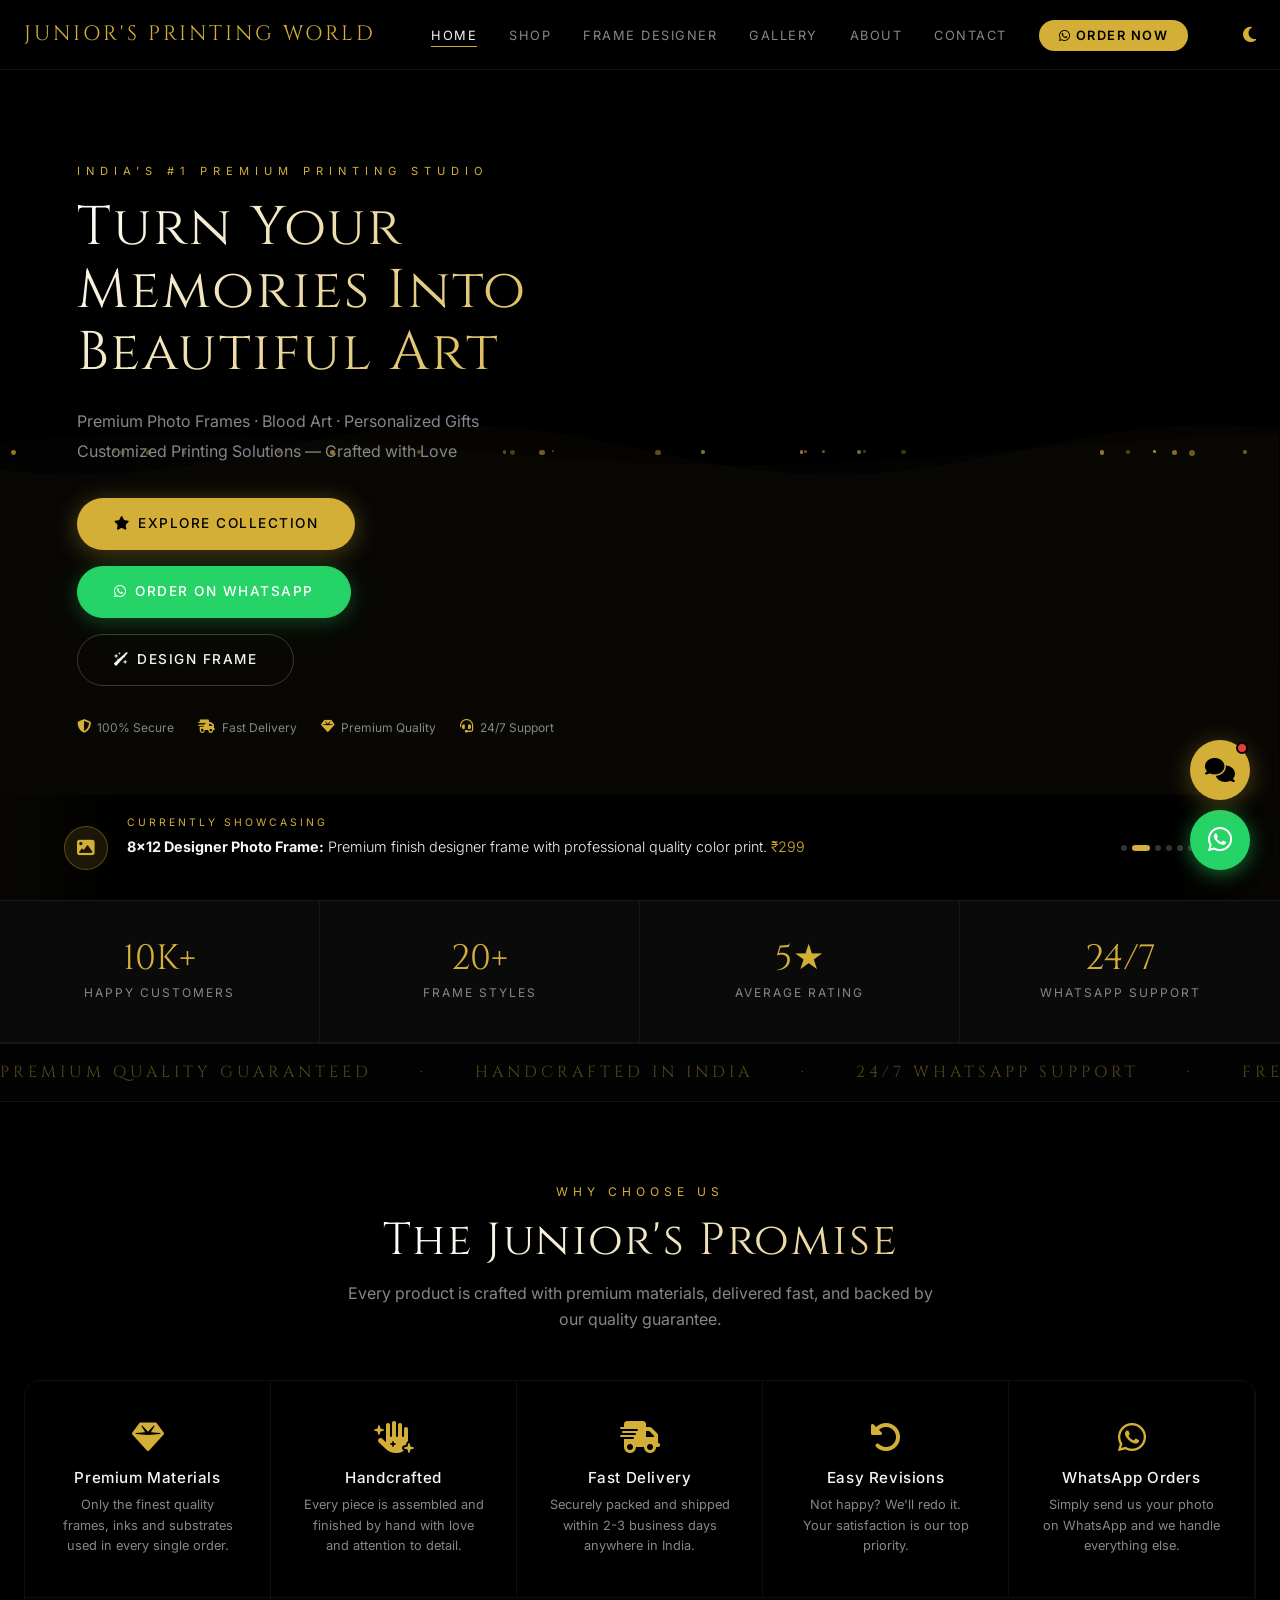
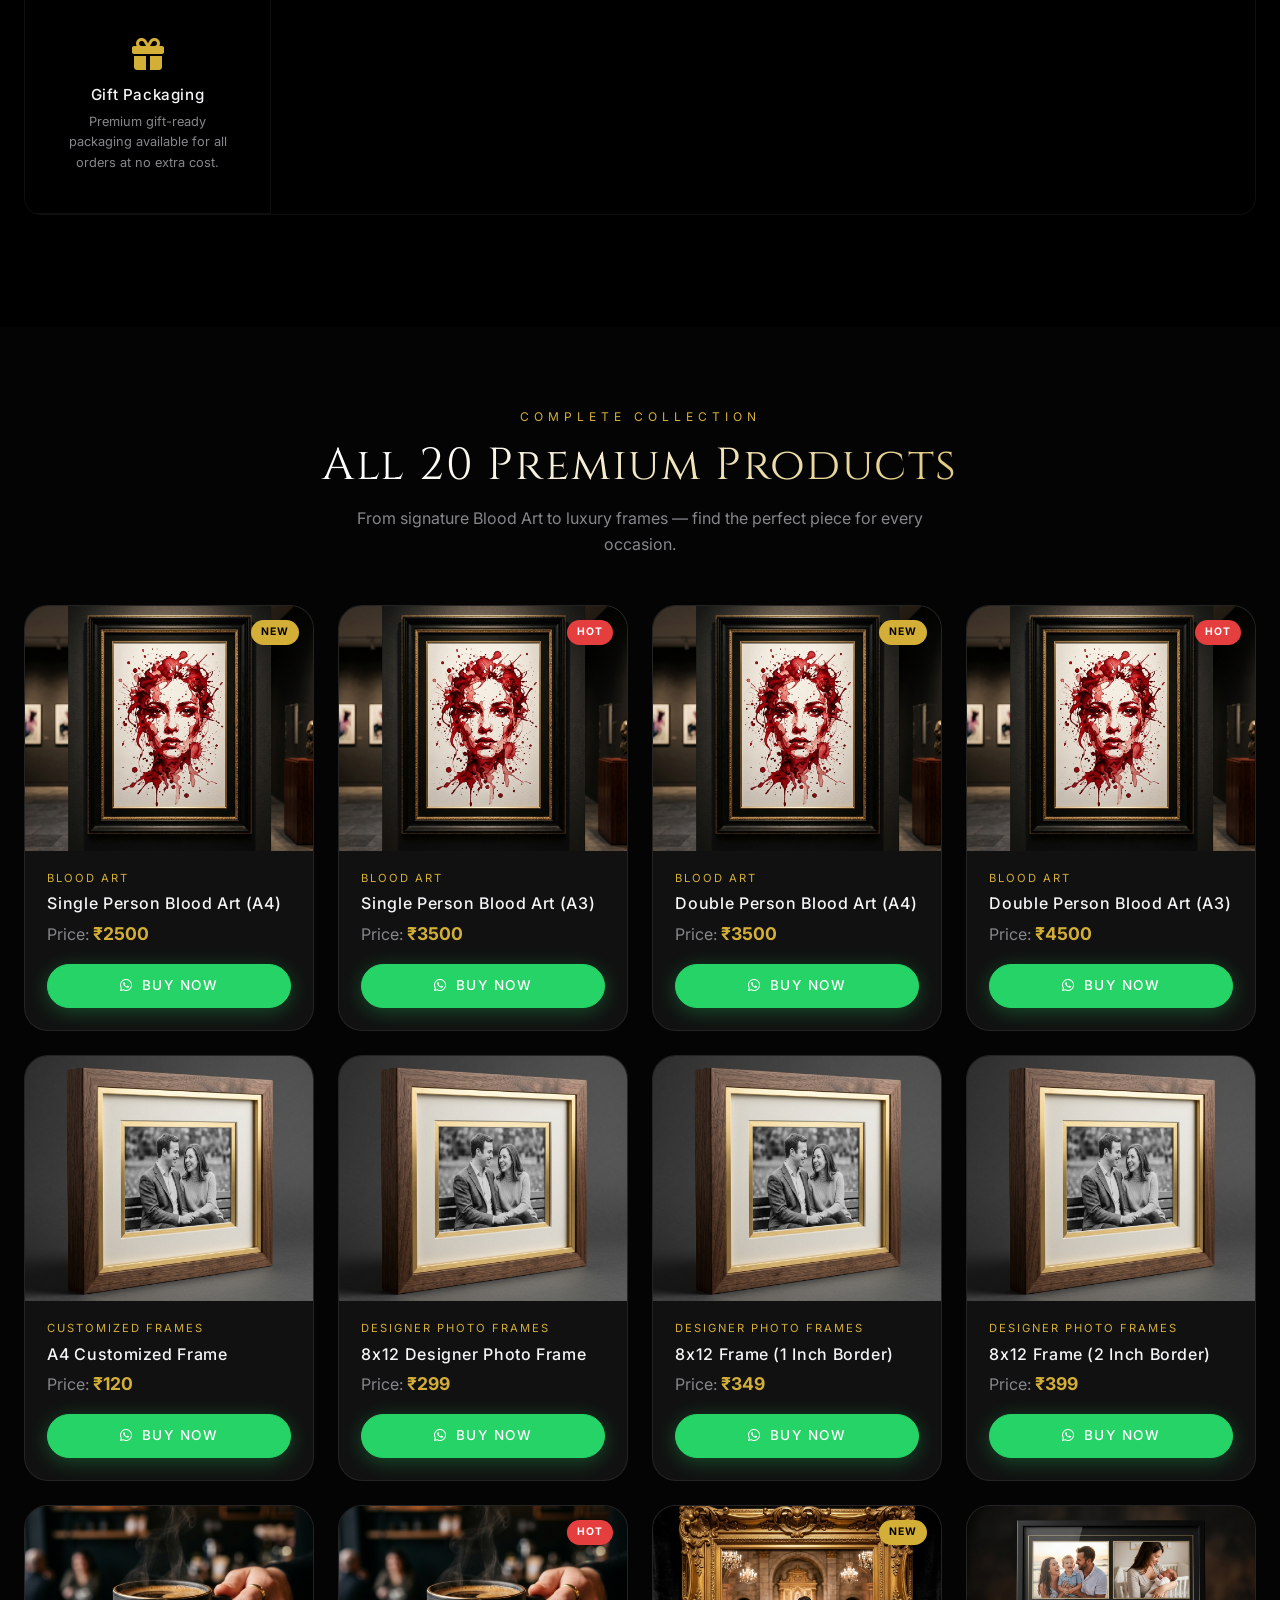
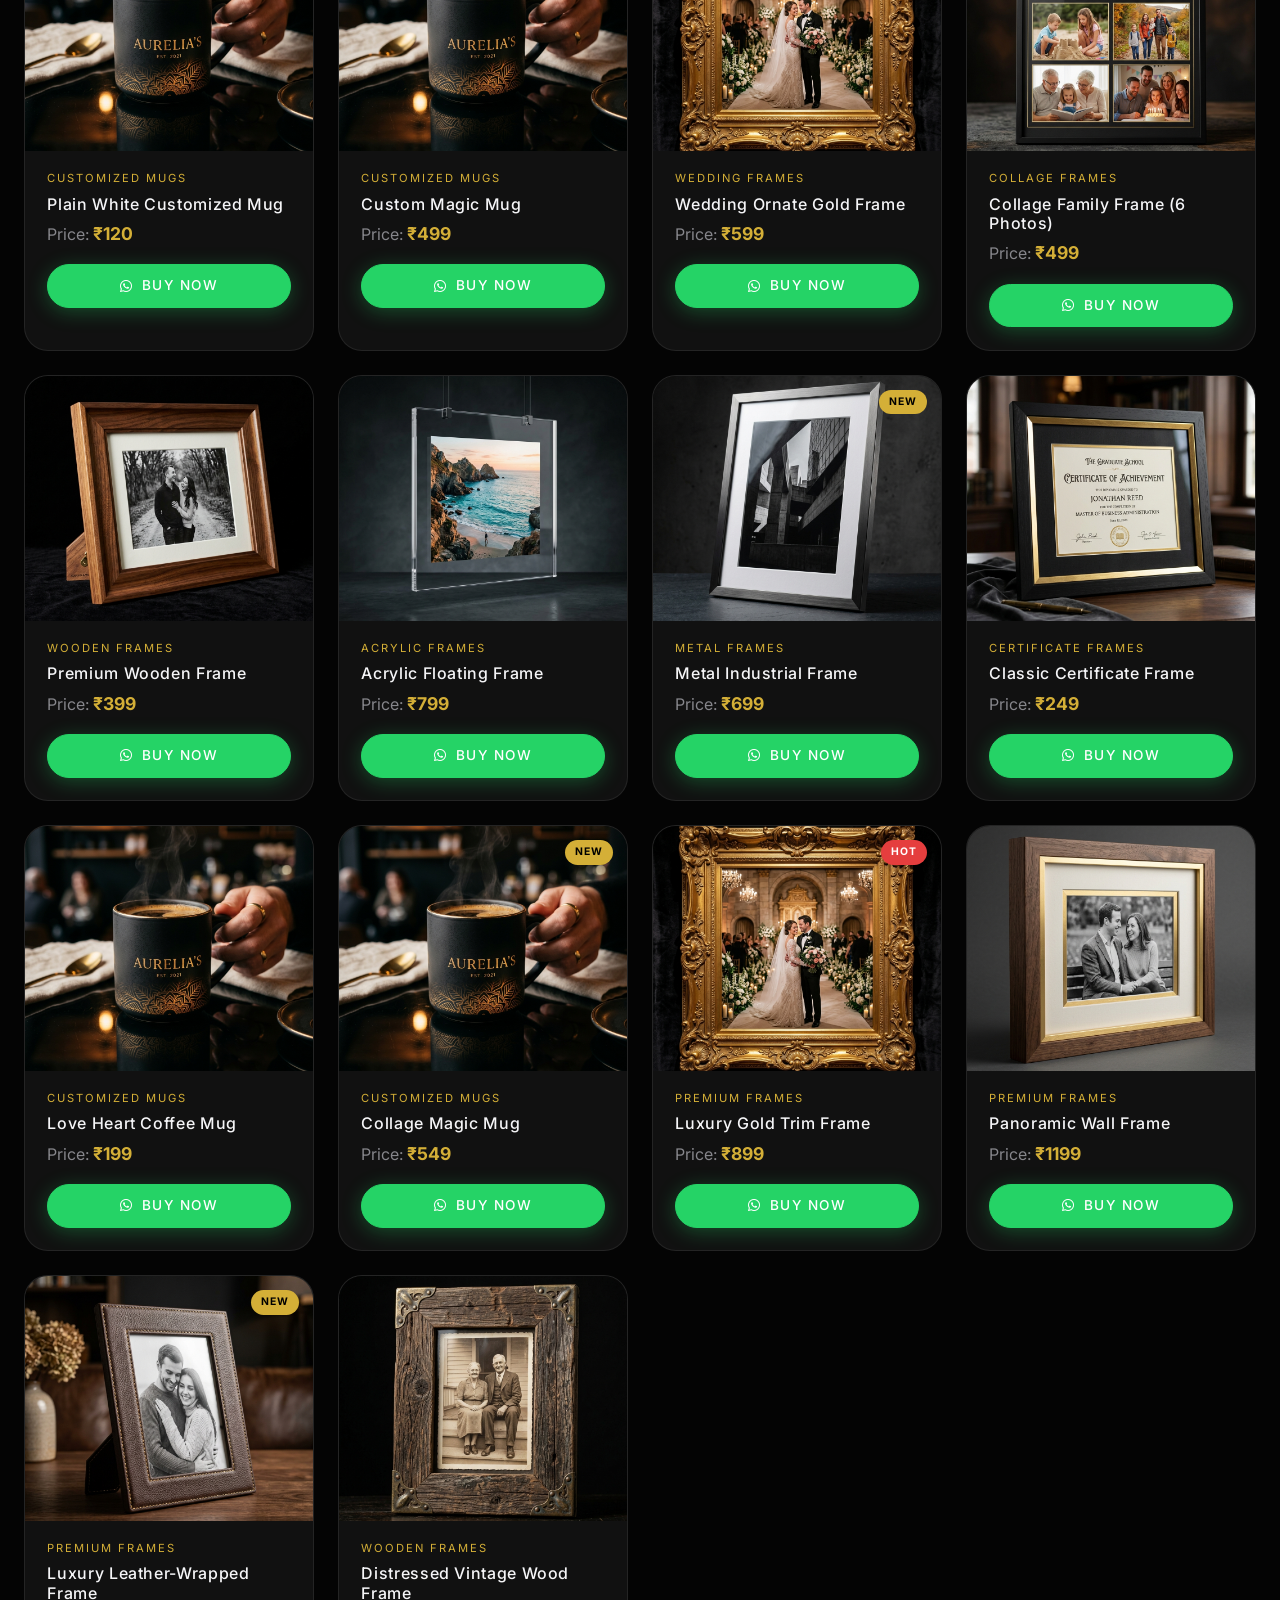
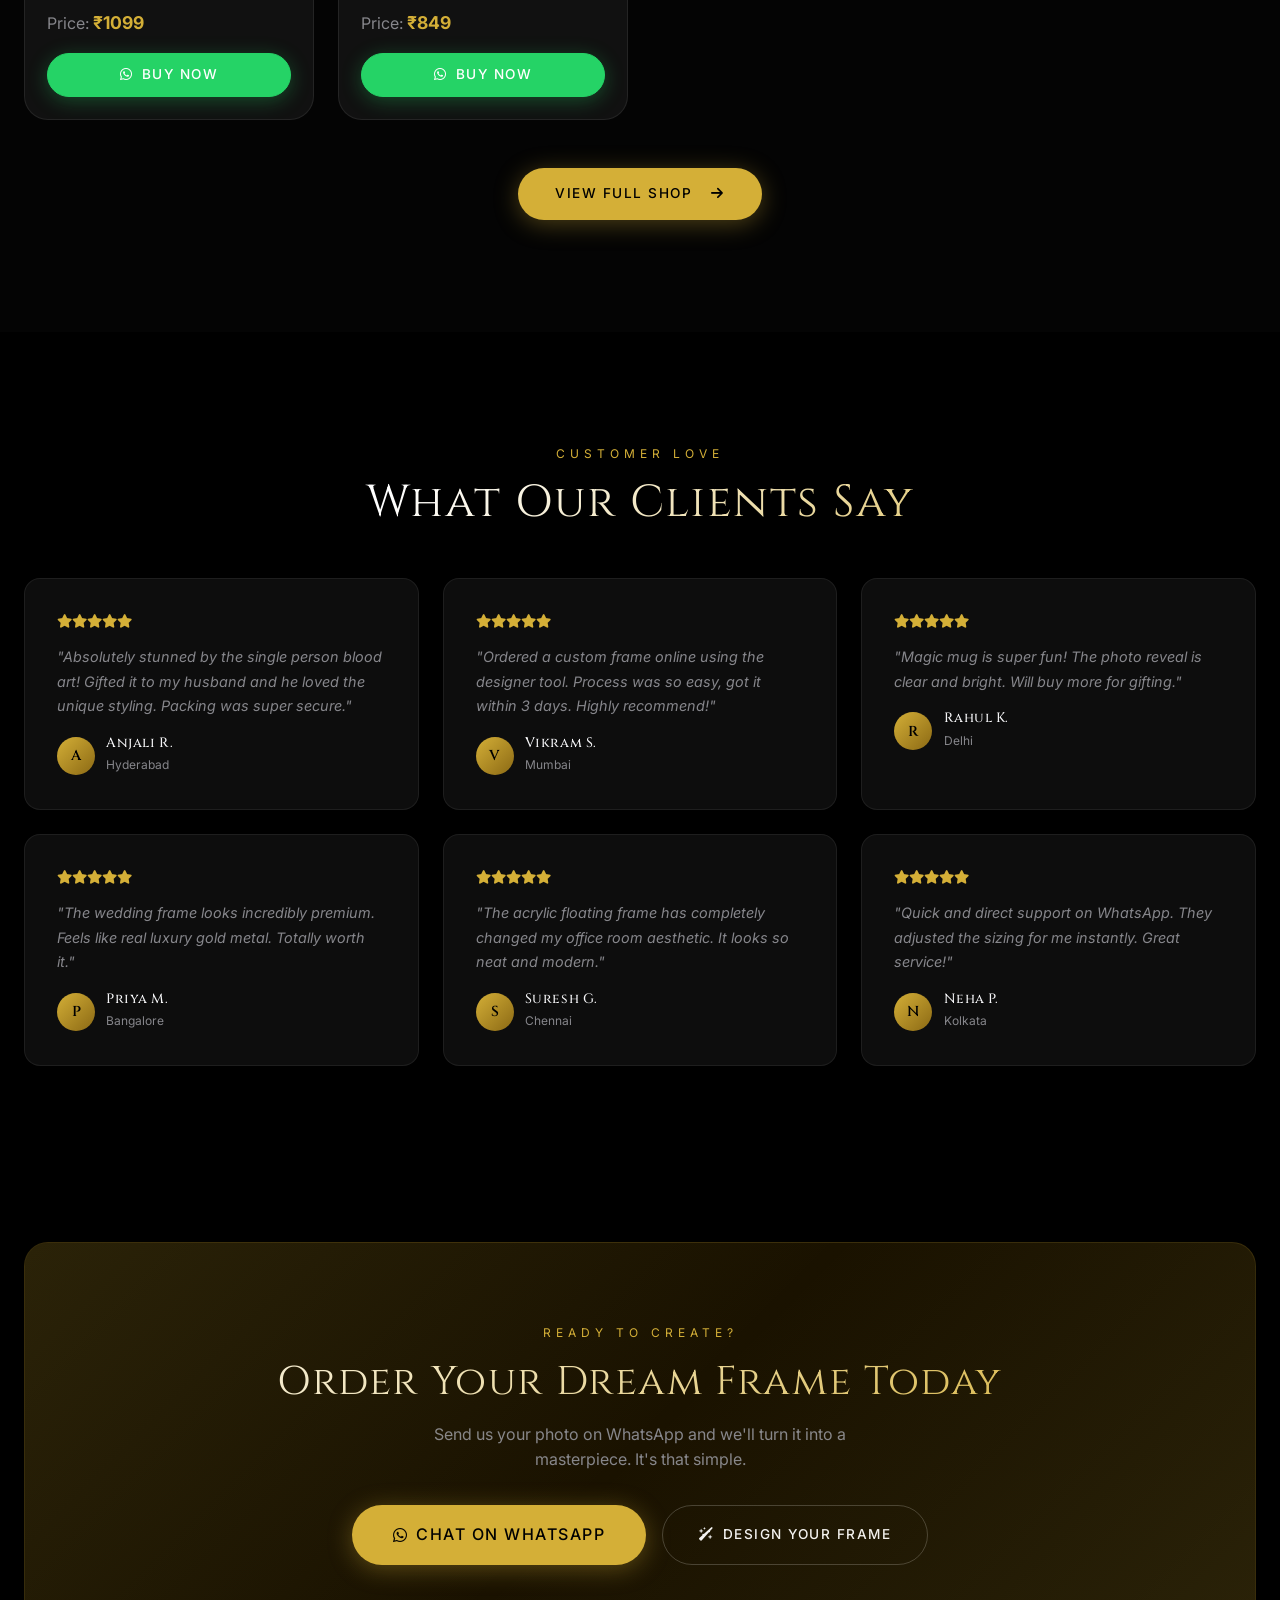
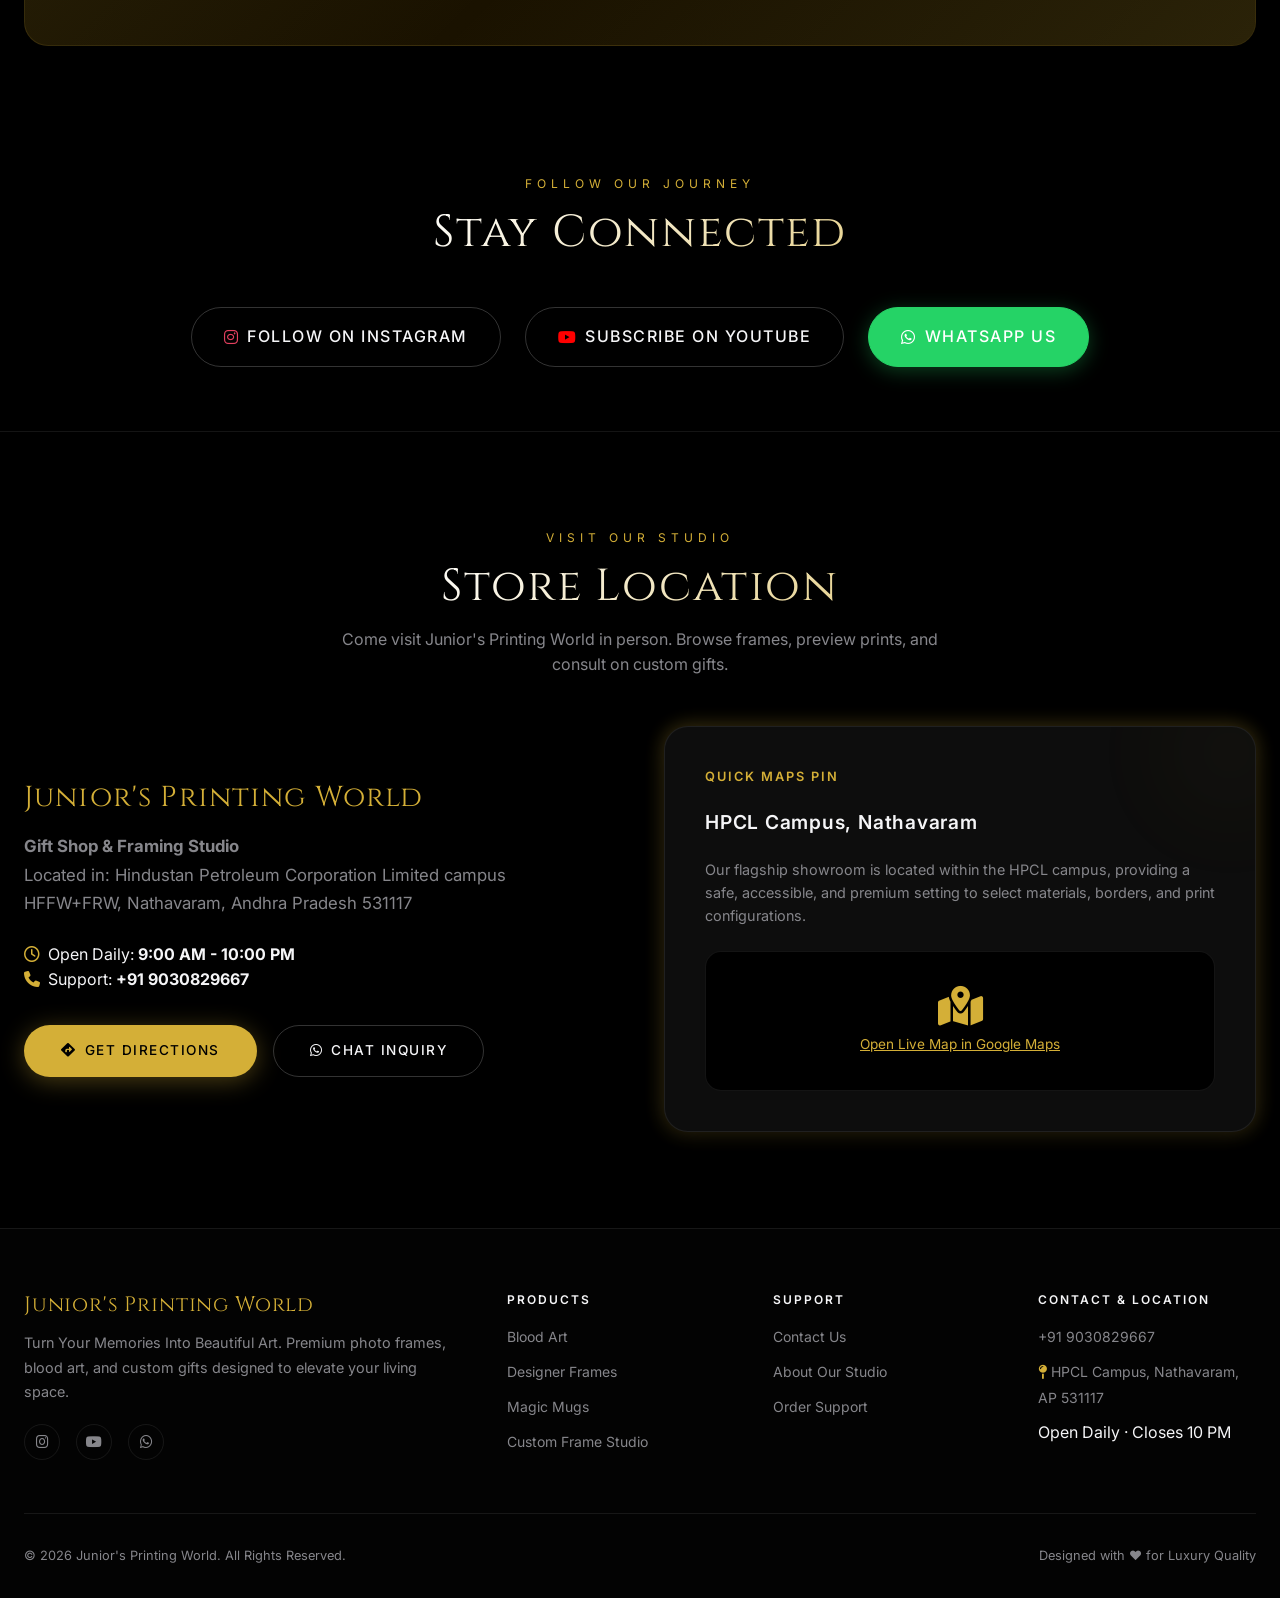
==== commit 9d54ca95: "Add serverless admin dashboard and unify product catalog" ====
--- a/index.html
+++ b/index.html
@@ -346,32 +346,9 @@
 </div>
 
 <script src="js/main.js"></script>
+<script src="js/products.js"></script>
 <script>
-// --- 20 PRODUCTS DATA ---
-const products = [
-  {id:1, name:"Single Person Blood Art (A4)", price:2500, cat:"Blood Art", img:"assets/blood_art.png", tag:"NEW", desc:"Stunning handcrafted red ink portrait on textured paper in premium black A4 frame."},
-  {id:2, name:"Single Person Blood Art (A3)", price:3500, cat:"Blood Art", img:"assets/blood_art.png", tag:"HOT", desc:"Stunning handcrafted red ink portrait on textured paper in premium black A3 frame."},
-  {id:3, name:"Double Person Blood Art (A4)", price:3500, cat:"Blood Art", img:"assets/blood_art.png", tag:"NEW", desc:"Beautiful double portrait handcrafted in signature red ink in premium black A4 frame."},
-  {id:4, name:"Double Person Blood Art (A3)", price:4500, cat:"Blood Art", img:"assets/blood_art.png", tag:"HOT", desc:"Beautiful double portrait handcrafted in signature red ink in premium black A3 frame."},
-  {id:5, name:"A4 Customized Frame", price:120, cat:"Customized Frames", img:"assets/custom_frame.png", tag:"POPULAR", desc:"Simple sleek border frame with premium photo print. Perfect for tabletops or walls."},
-  {id:6, name:"8x12 Designer Photo Frame", price:299, cat:"Designer Photo Frames", img:"assets/custom_frame.png", tag:"BEST", desc:"Premium finish designer frame with professional quality color print."},
-  {id:7, name:"8x12 Frame (1 Inch Border)", price:349, cat:"Designer Photo Frames", img:"assets/custom_frame.png", tag:"POPULAR", desc:"Sleek frame with elegant 1 inch border. Includes high quality photo printing."},
-  {id:8, name:"8x12 Frame (2 Inch Border)", price:399, cat:"Designer Photo Frames", img:"assets/custom_frame.png", tag:"PREMIUM", desc:"Wide 2 inch border designer frame for that classic museum look."},
-  {id:9, name:"Plain White Customized Mug", price:120, cat:"Customized Mugs", img:"assets/premium_mug.png", tag:"CLASSIC", desc:"Premium ceramic white mug with custom high-definition photo print."},
-  {id:10, name:"Custom Magic Mug", price:499, cat:"Customized Mugs", img:"assets/premium_mug.png", tag:"HOT", desc:"Heat-sensitive color changing ceramic mug. Reveal your photo with hot liquid."},
-  {id:11, name:"Wedding Ornate Gold Frame", price:599, cat:"Wedding Frames", img:"assets/frame_wedding.png", tag:"NEW", desc:"Luxury gold trim wedding photo frame with beautiful traditional textures."},
-  {id:12, name:"Collage Family Frame (6 Photos)", price:499, cat:"Collage Frames", img:"assets/frame_collage.png", tag:"POPULAR", desc:"Beautiful wood grain finish collage layout frame for six family memories."},
-  {id:13, name:"Premium Wooden Frame", price:399, cat:"Wooden Frames", img:"assets/frame_wooden.png", tag:"NATURAL", desc:"Bespoke dark walnut frame with natural wood texture and organic grains."},
-  {id:14, name:"Acrylic Floating Frame", price:799, cat:"Acrylic Frames", img:"assets/frame_acrylic.png", tag:"PREMIUM", desc:"Ultra-modern clear acrylic frame. Photo appears to float magically on your wall."},
-  {id:15, name:"Metal Industrial Frame", price:699, cat:"Metal Frames", img:"assets/frame_metal.png", tag:"NEW", desc:"Brushed metallic gunmetal frame with sharp, clean lines for modern interiors."},
-  {id:16, name:"Classic Certificate Frame", price:249, cat:"Certificate Frames", img:"assets/frame_certificate.png", tag:"CLASSIC", desc:"Professional certificate frame with gold inner bezel line to showcase achievements."},
-  {id:17, name:"Love Heart Coffee Mug", price:199, cat:"Customized Mugs", img:"assets/premium_mug.png", tag:"GIFT", desc:"Beautiful red interior ceramic mug with custom photo print for your loved one."},
-  {id:18, name:"Collage Magic Mug", price:549, cat:"Customized Mugs", img:"assets/premium_mug.png", tag:"NEW", desc:"Heat-reveal magic mug featuring a custom collage of up to 4 photos."},
-  {id:19, name:"Luxury Gold Trim Frame", price:899, cat:"Premium Frames", img:"assets/frame_wedding.png", tag:"HOT", desc:"Ornate, heavy-duty gold accent frame. Bring royal elegance to your living room."},
-  {id:20, name:"Panoramic Wall Frame", price:1199, cat:"Premium Frames", img:"assets/custom_frame.png", tag:"PREMIUM", desc:"Wide landscape wall frame. Perfect for panoramic nature shots and family portraits."},
-  {id:21, name:"Luxury Leather-Wrapped Frame", price:1099, cat:"Premium Frames", img:"assets/frame_leather.png", tag:"NEW", desc:"Premium leather-wrapped photo frame with elegant gold hand-stitching detail."},
-  {id:22, name:"Distressed Vintage Wood Frame", price:849, cat:"Wooden Frames", img:"assets/frame_vintage.png", tag:"POPULAR", desc:"Vintage barnwood photo frame with antique brass corners for a rustic aesthetic."}
-];
+// --- PRODUCTS DATA LOADED FROM js/products.js ---
 
 // --- REVIEWS DATA ---
 const reviews = [
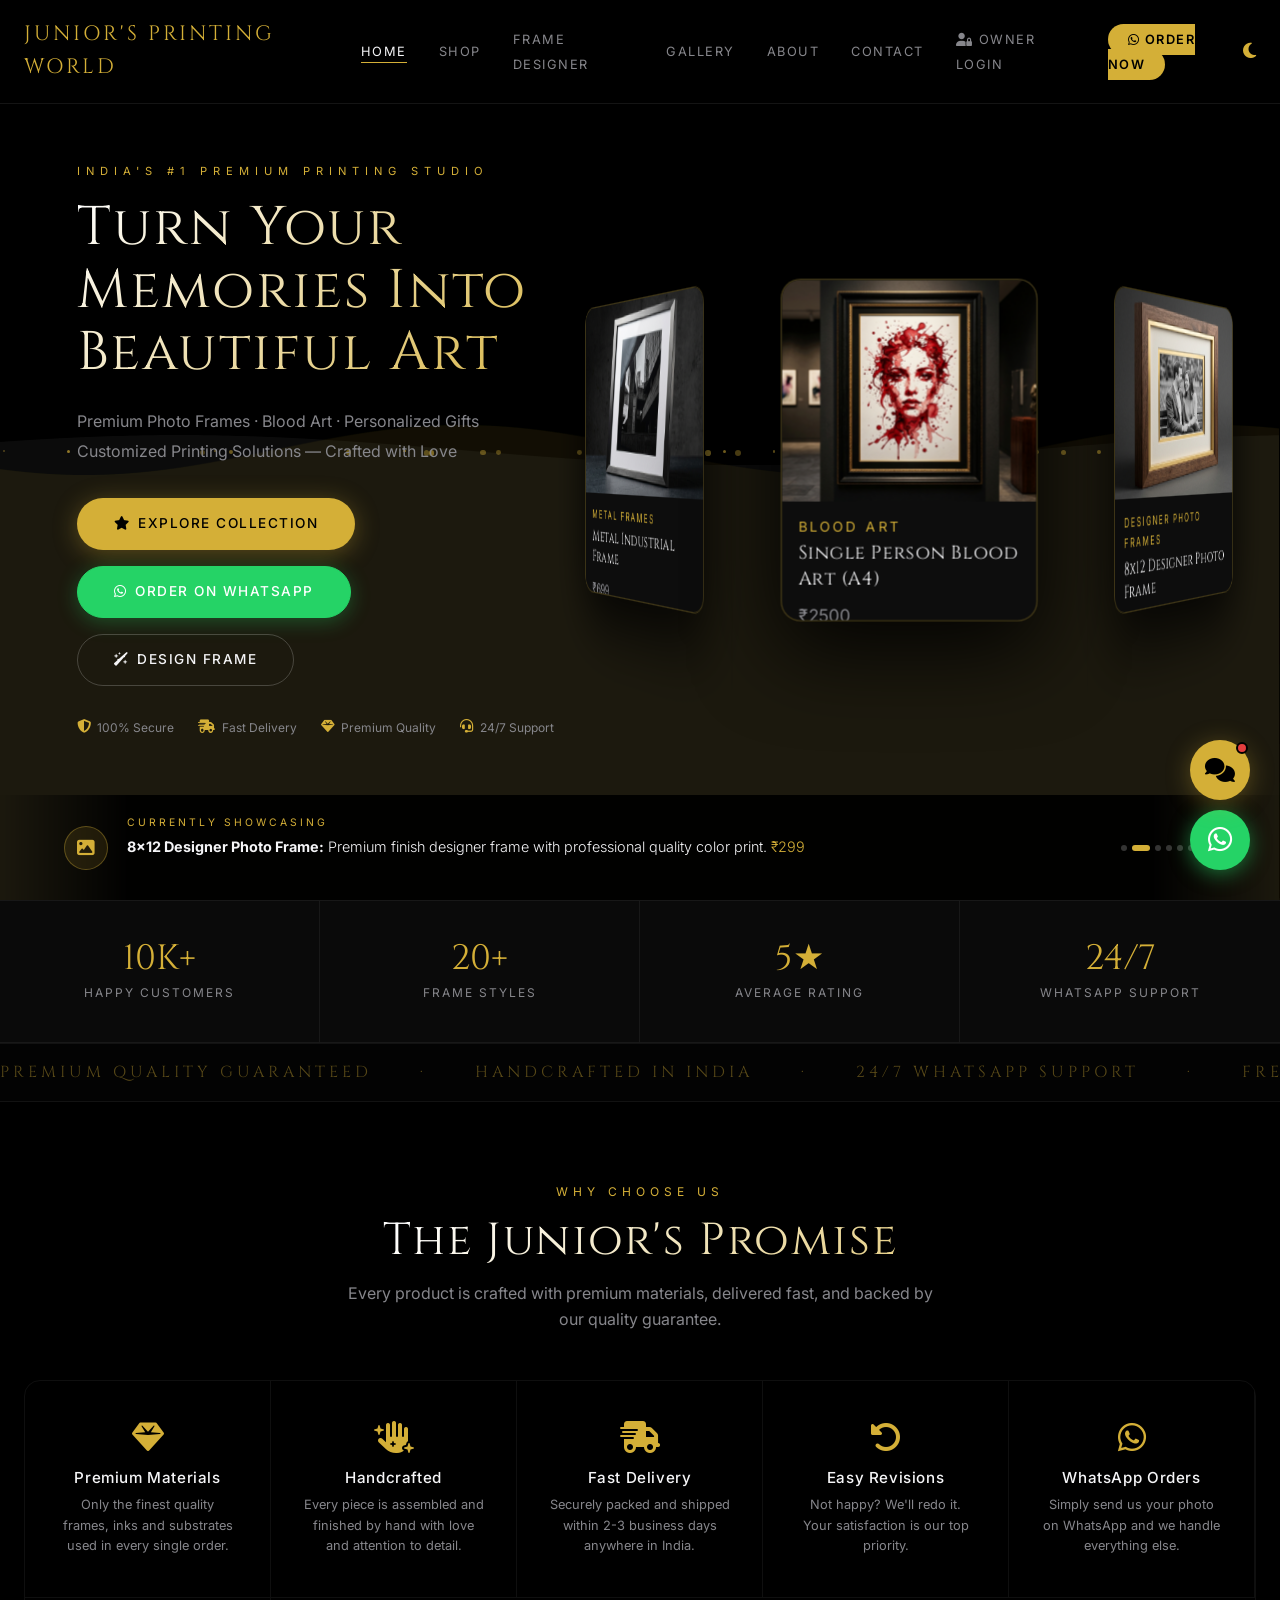
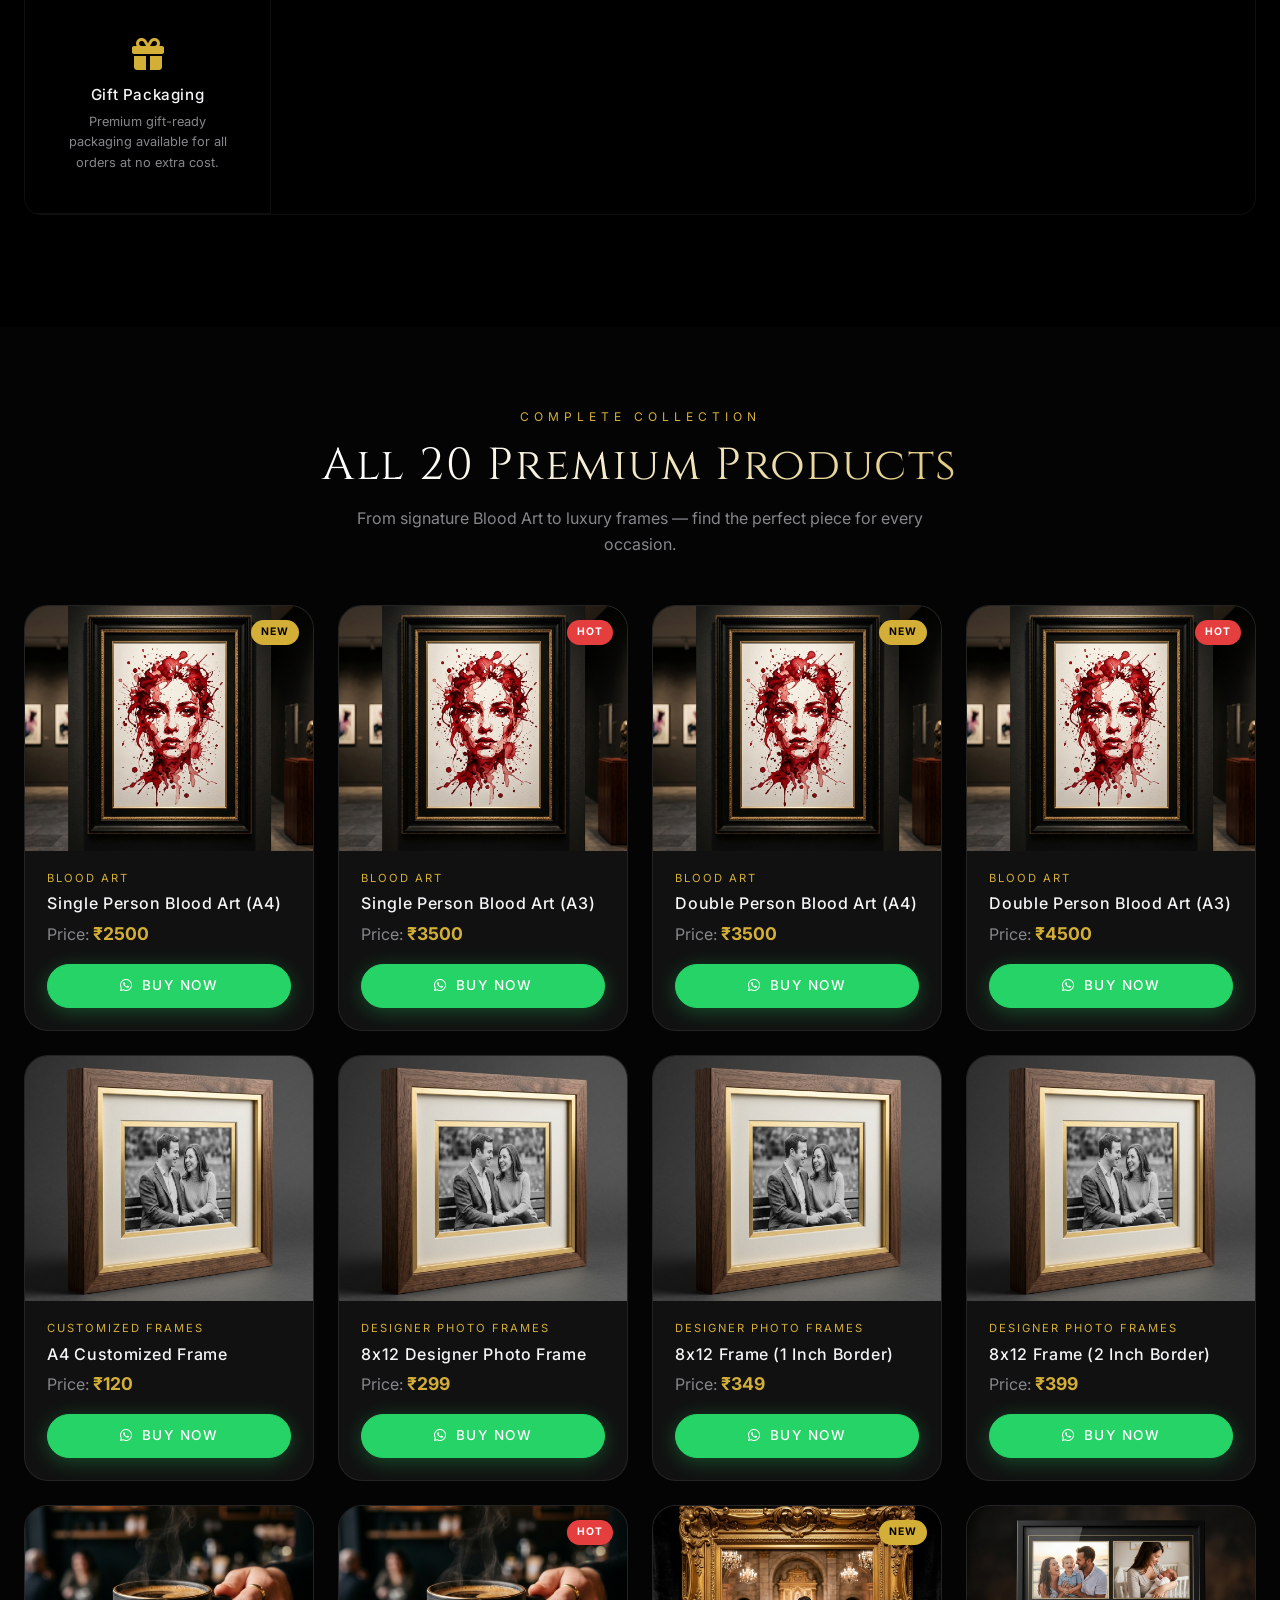
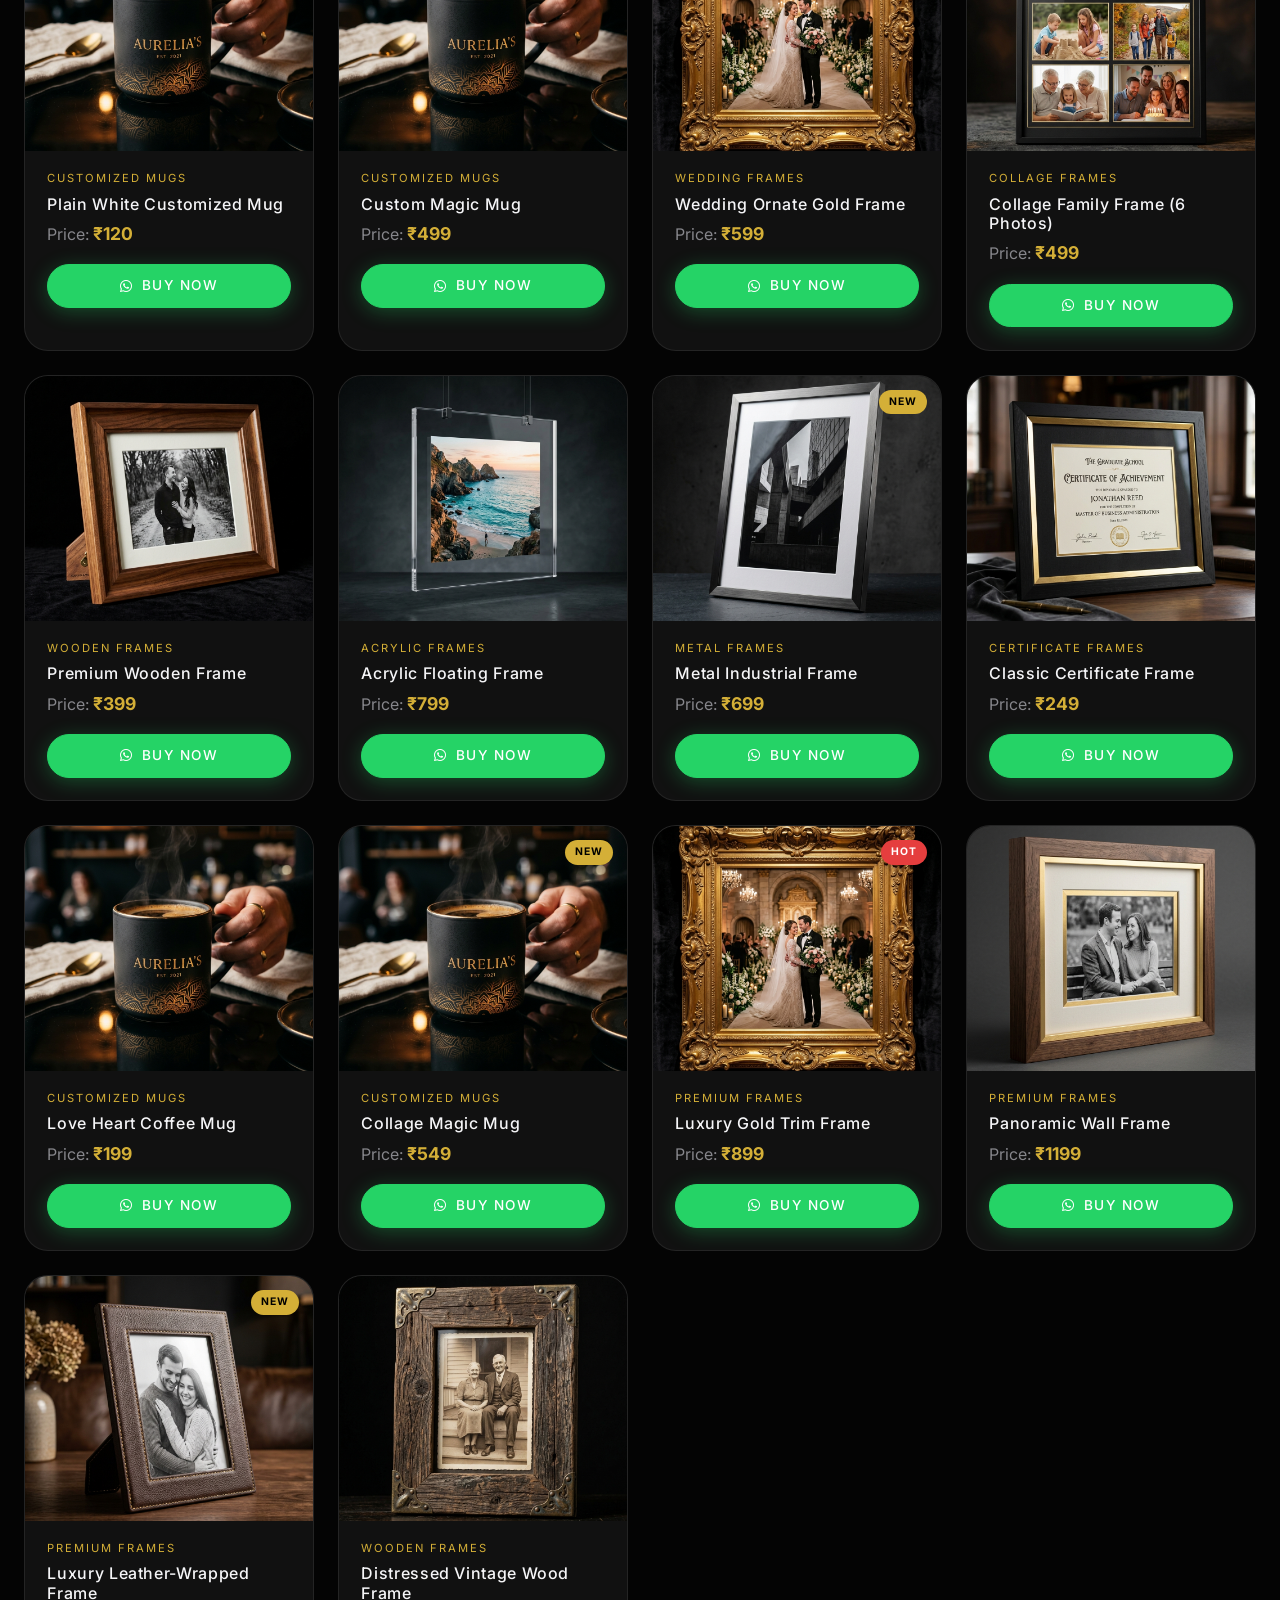
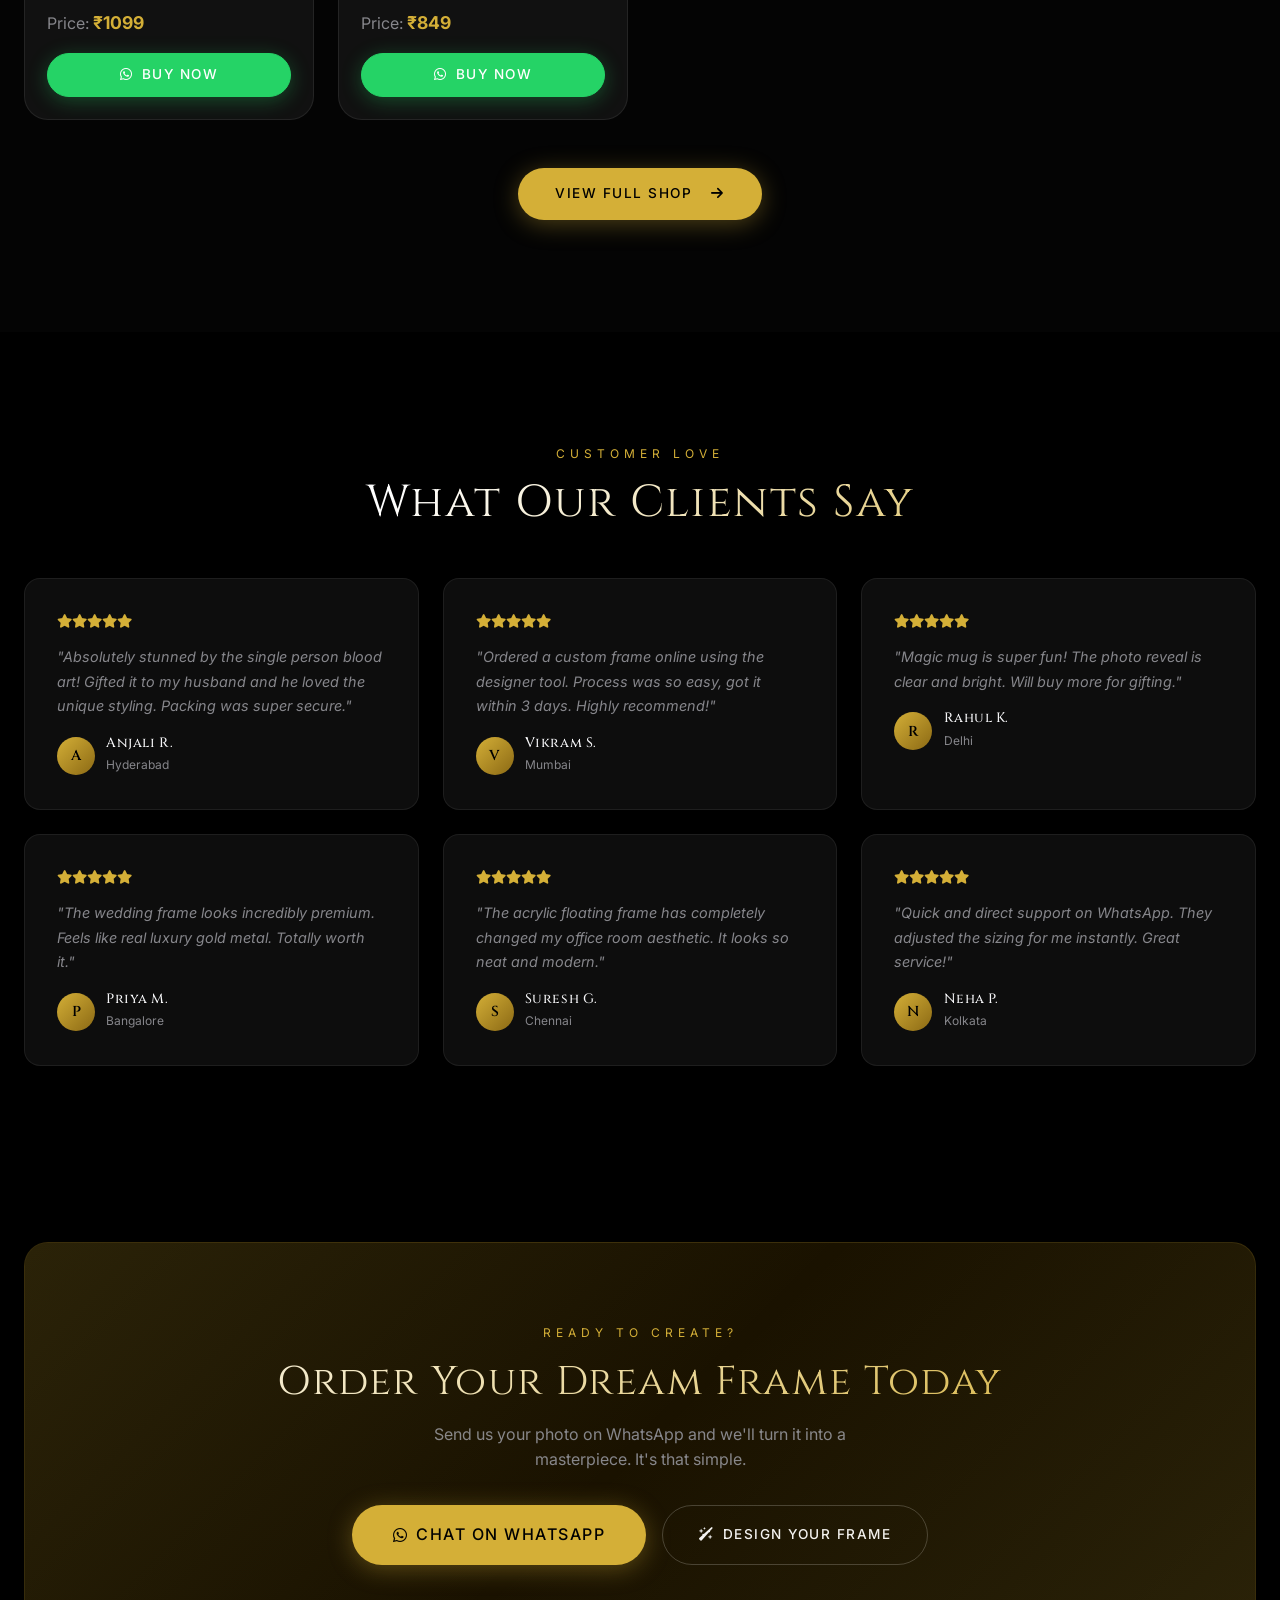
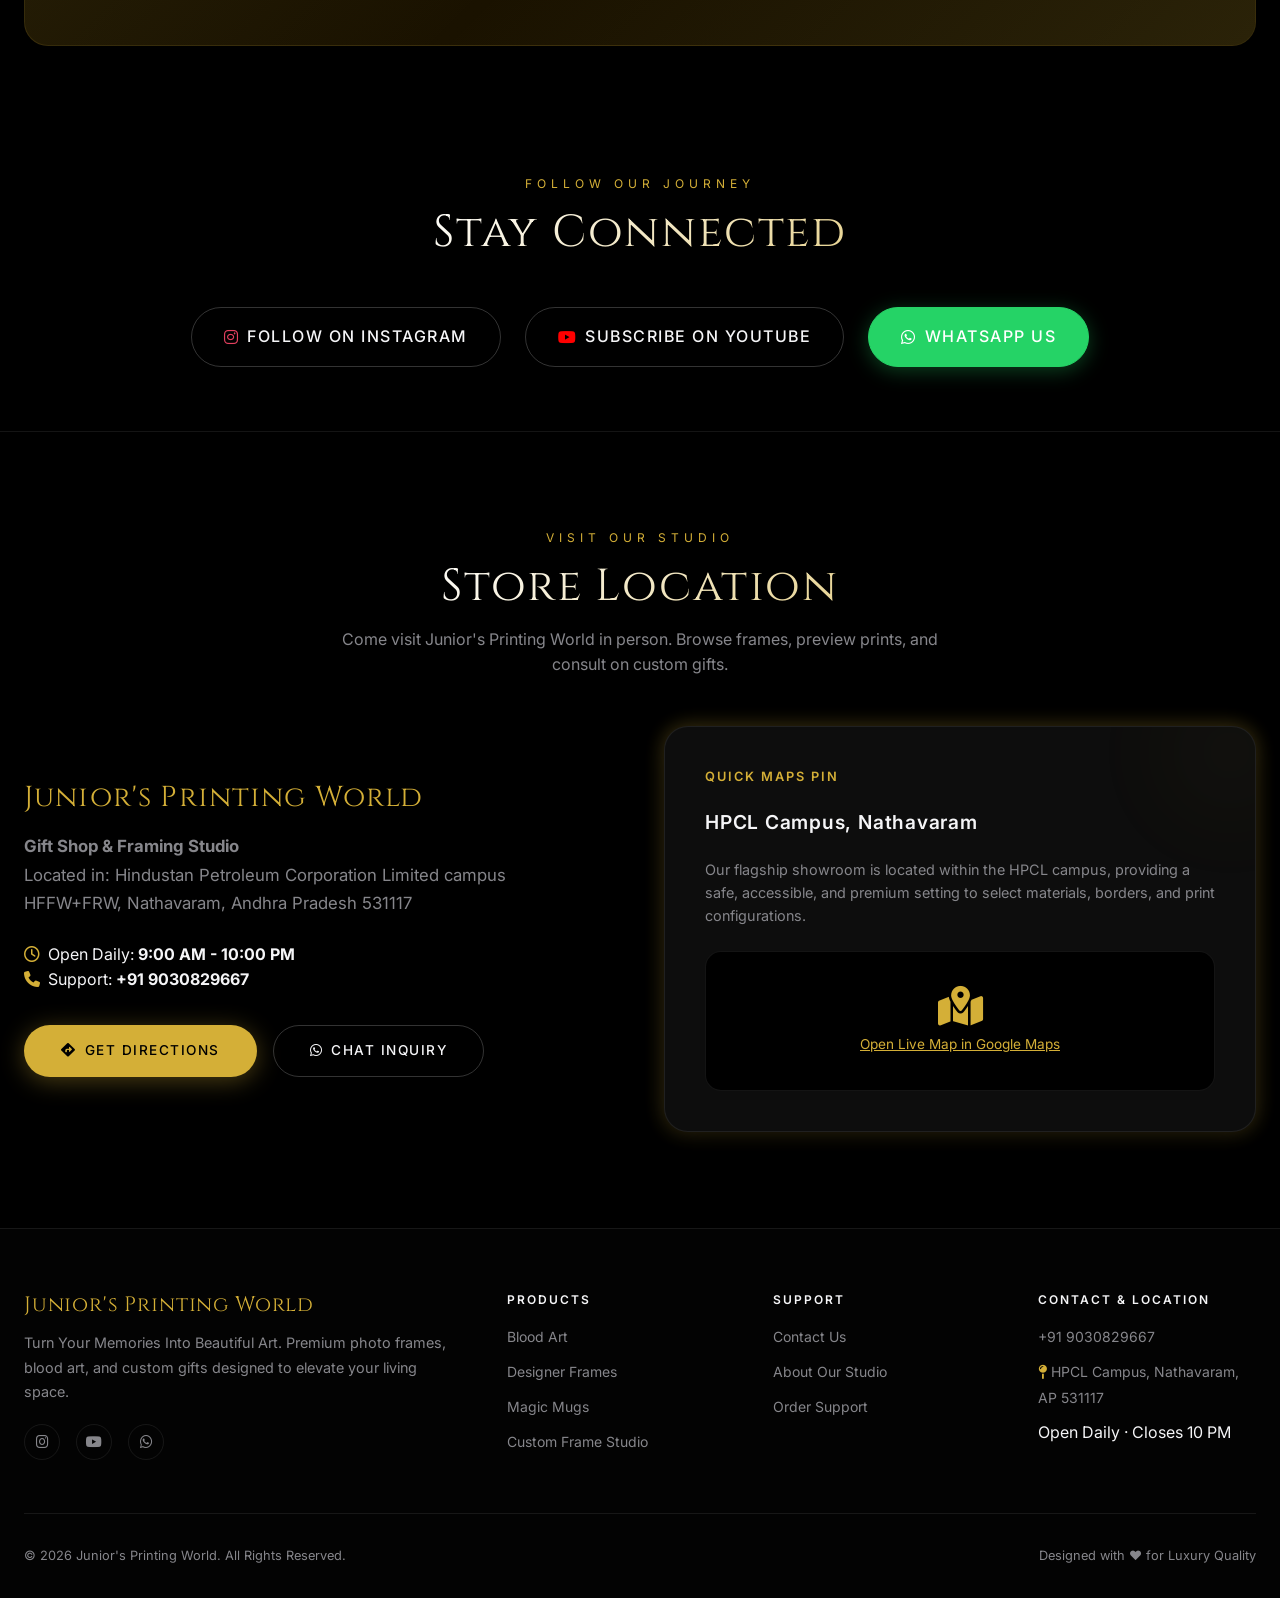
==== commit 22af515b: "Update admin passcode to 'kumar' and add Owner Login link to all navigation bars" ====
--- a/index.html
+++ b/index.html
@@ -97,6 +97,7 @@
 <li><a href="gallery.html">Gallery</a></li>
 <li><a href="about.html">About</a></li>
 <li><a href="contact.html">Contact</a></li>
+<li><a href="admin.html"><i class="fa-solid fa-user-lock"></i> Owner Login</a></li>
 <li><a href="https://wa.me/919030829667" class="nav-wa" target="_blank"><i class="fa-brands fa-whatsapp"></i> Order Now</a></li>
 </ul>
 <div style="display:flex;align-items:center;gap:1.5rem">
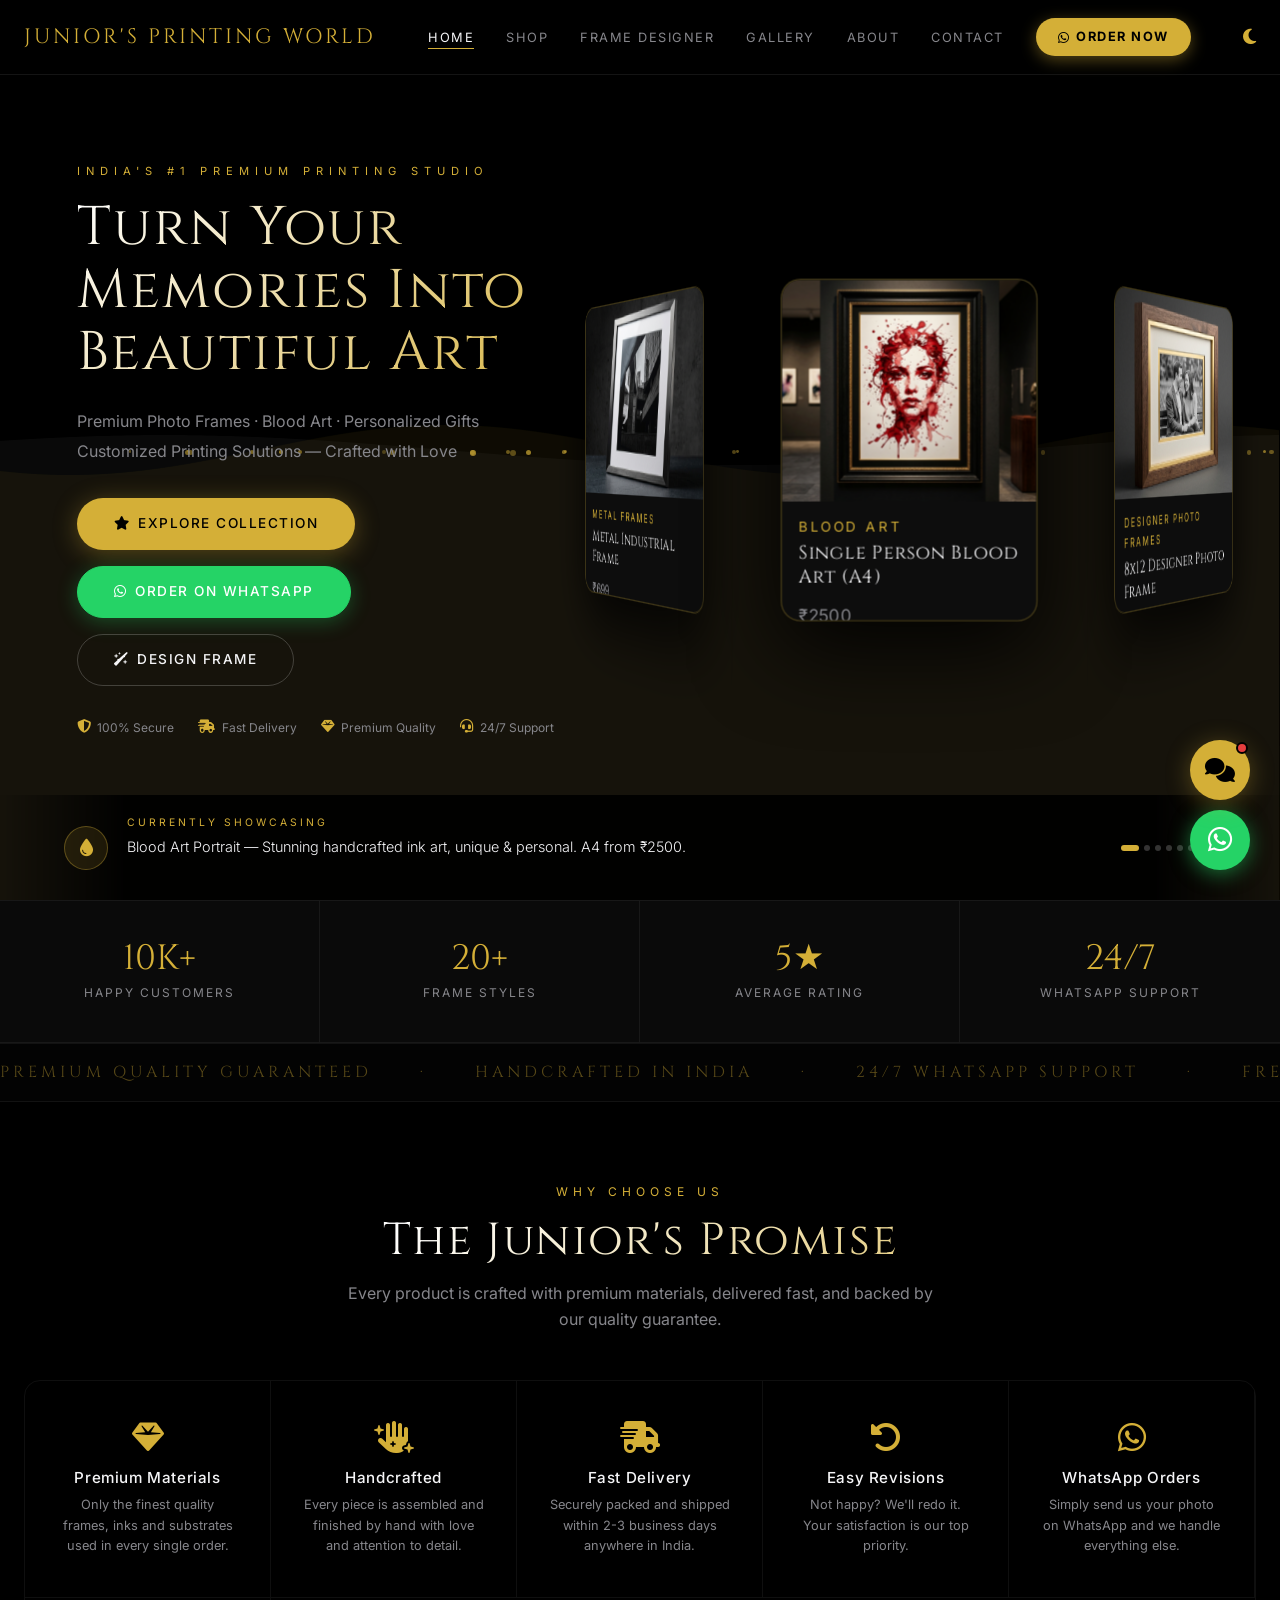
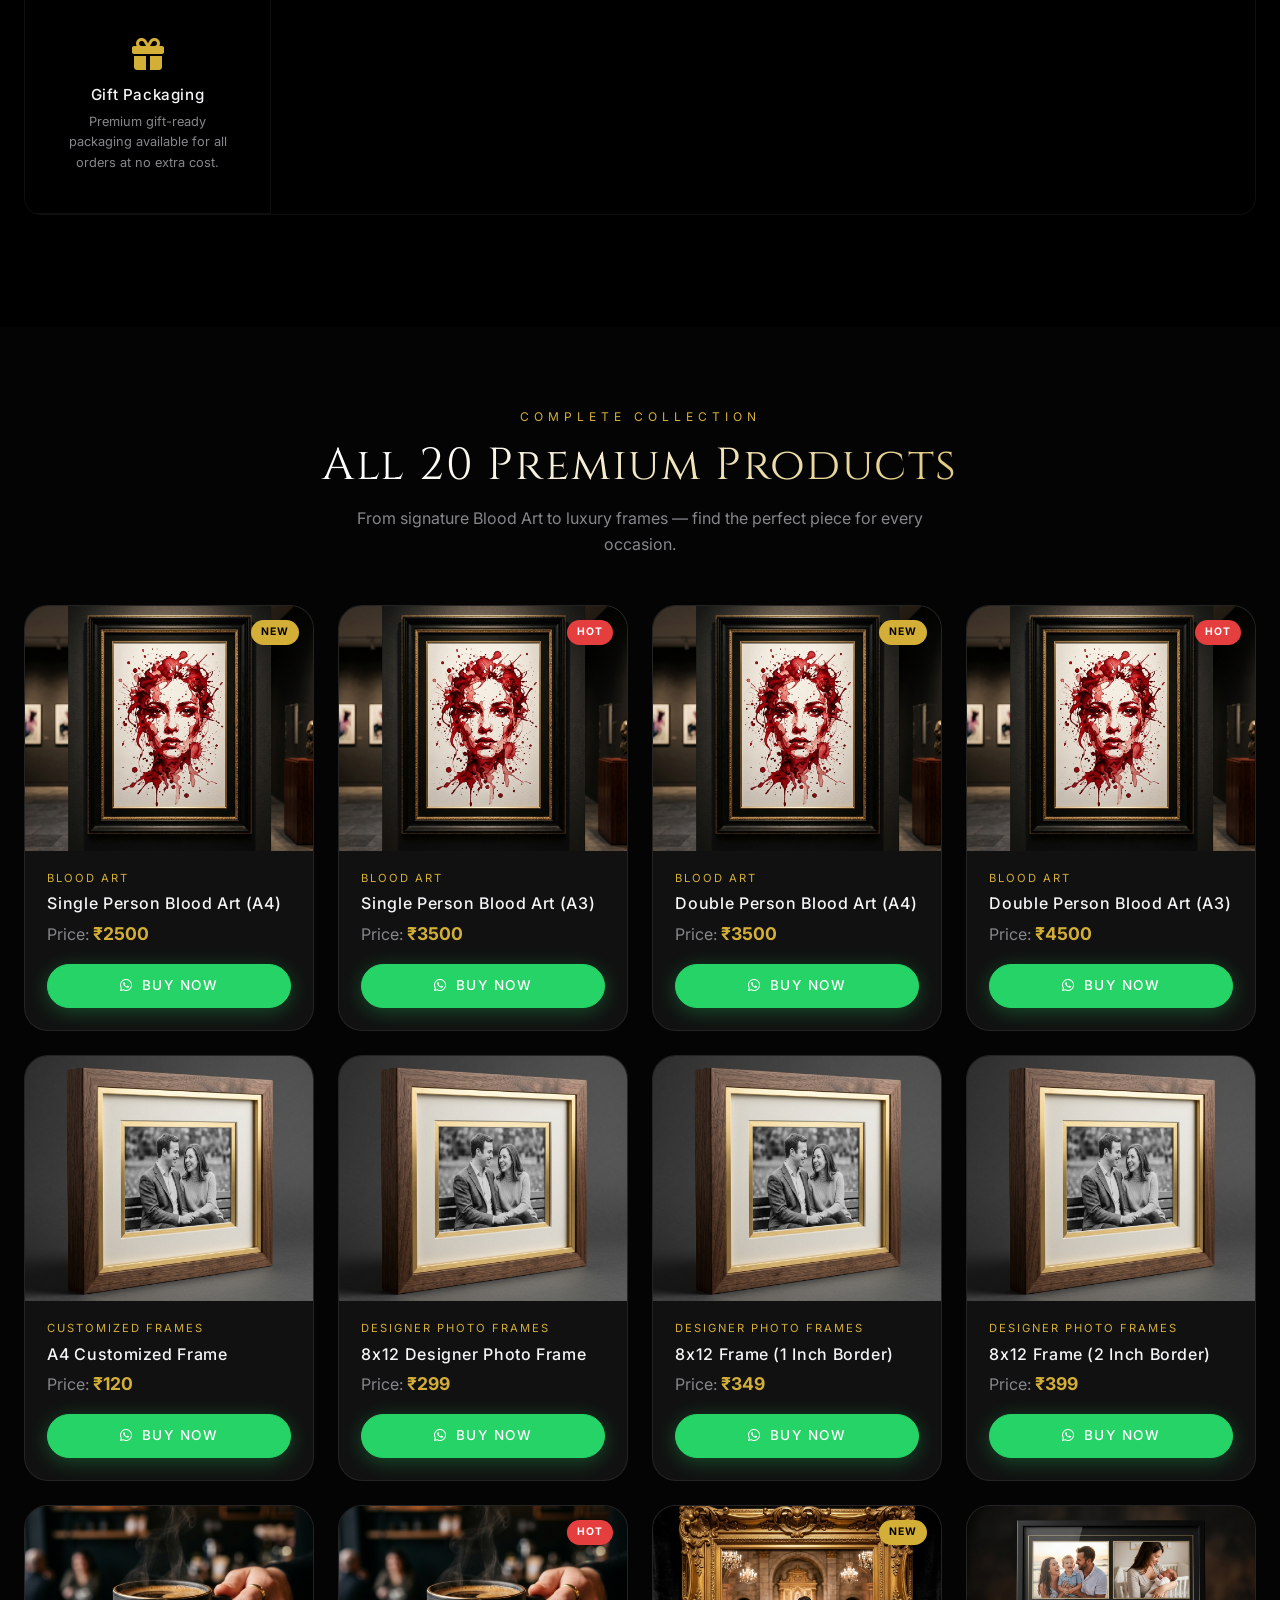
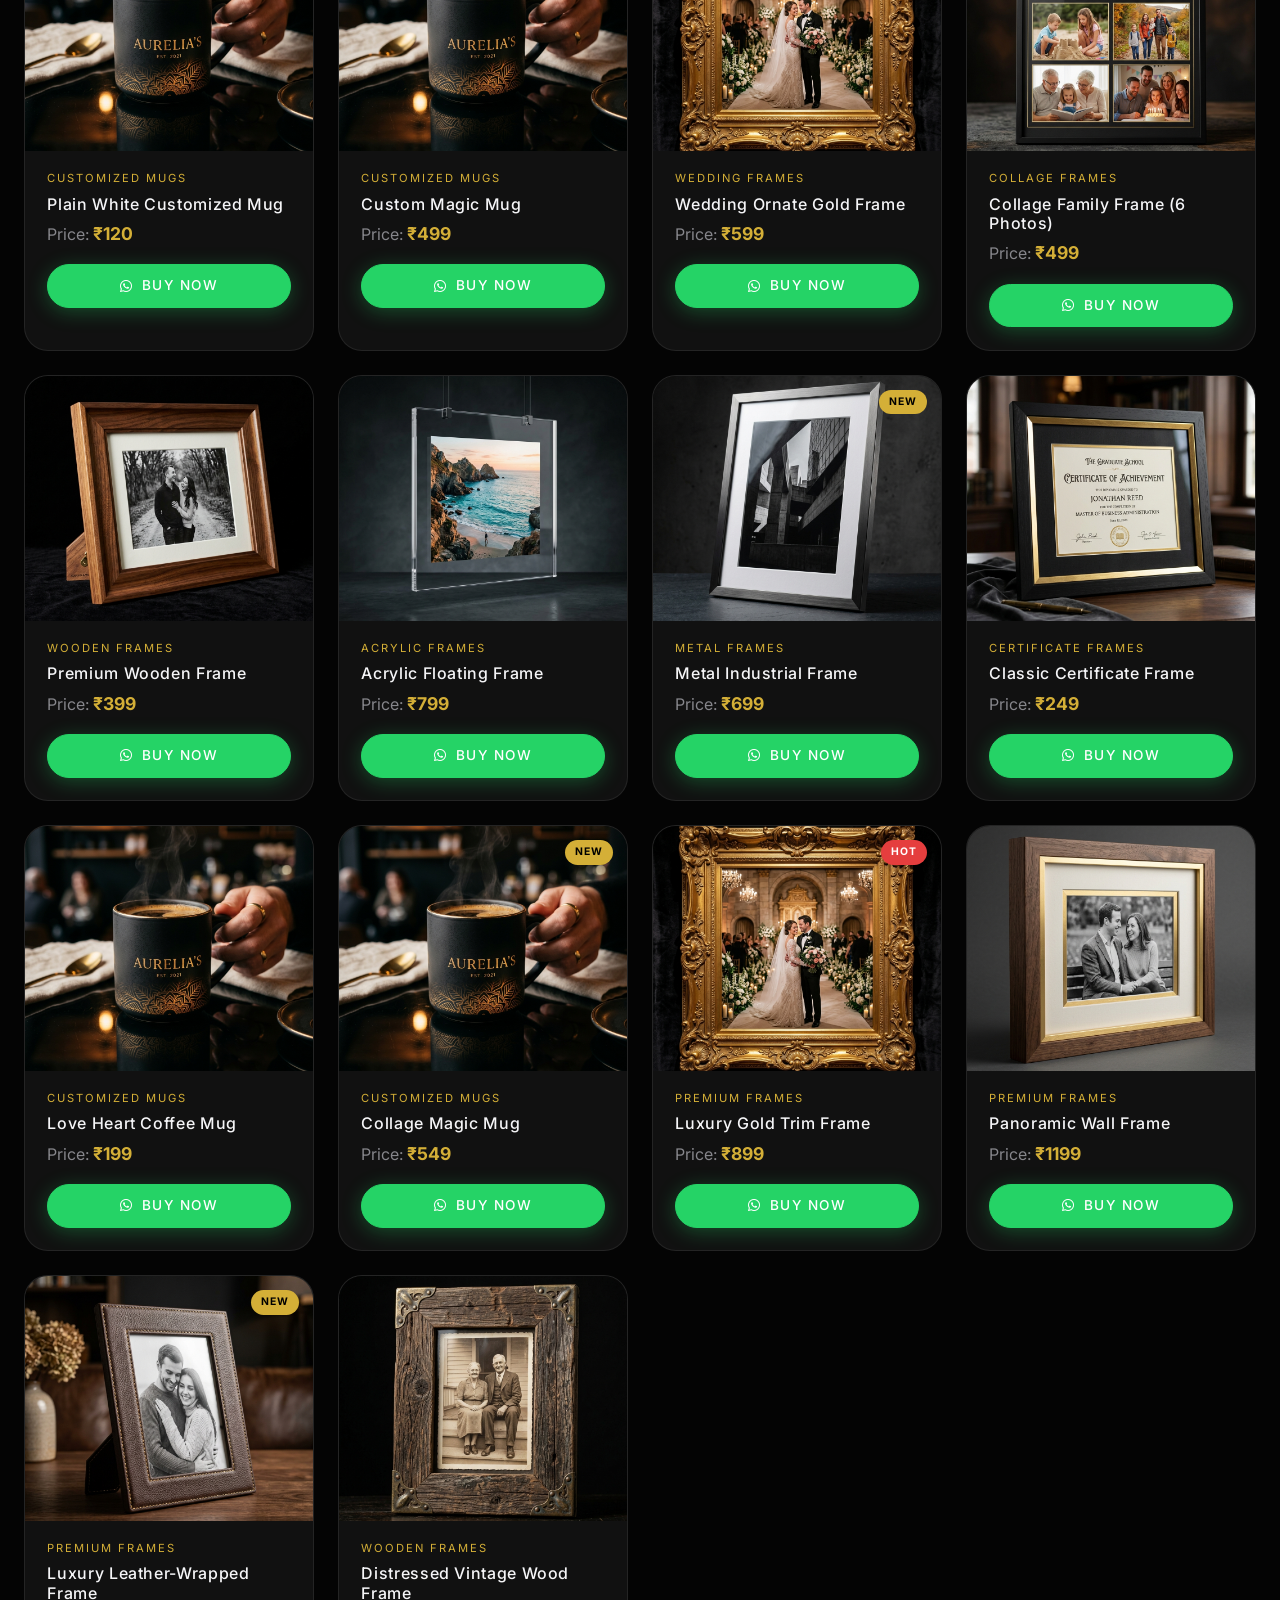
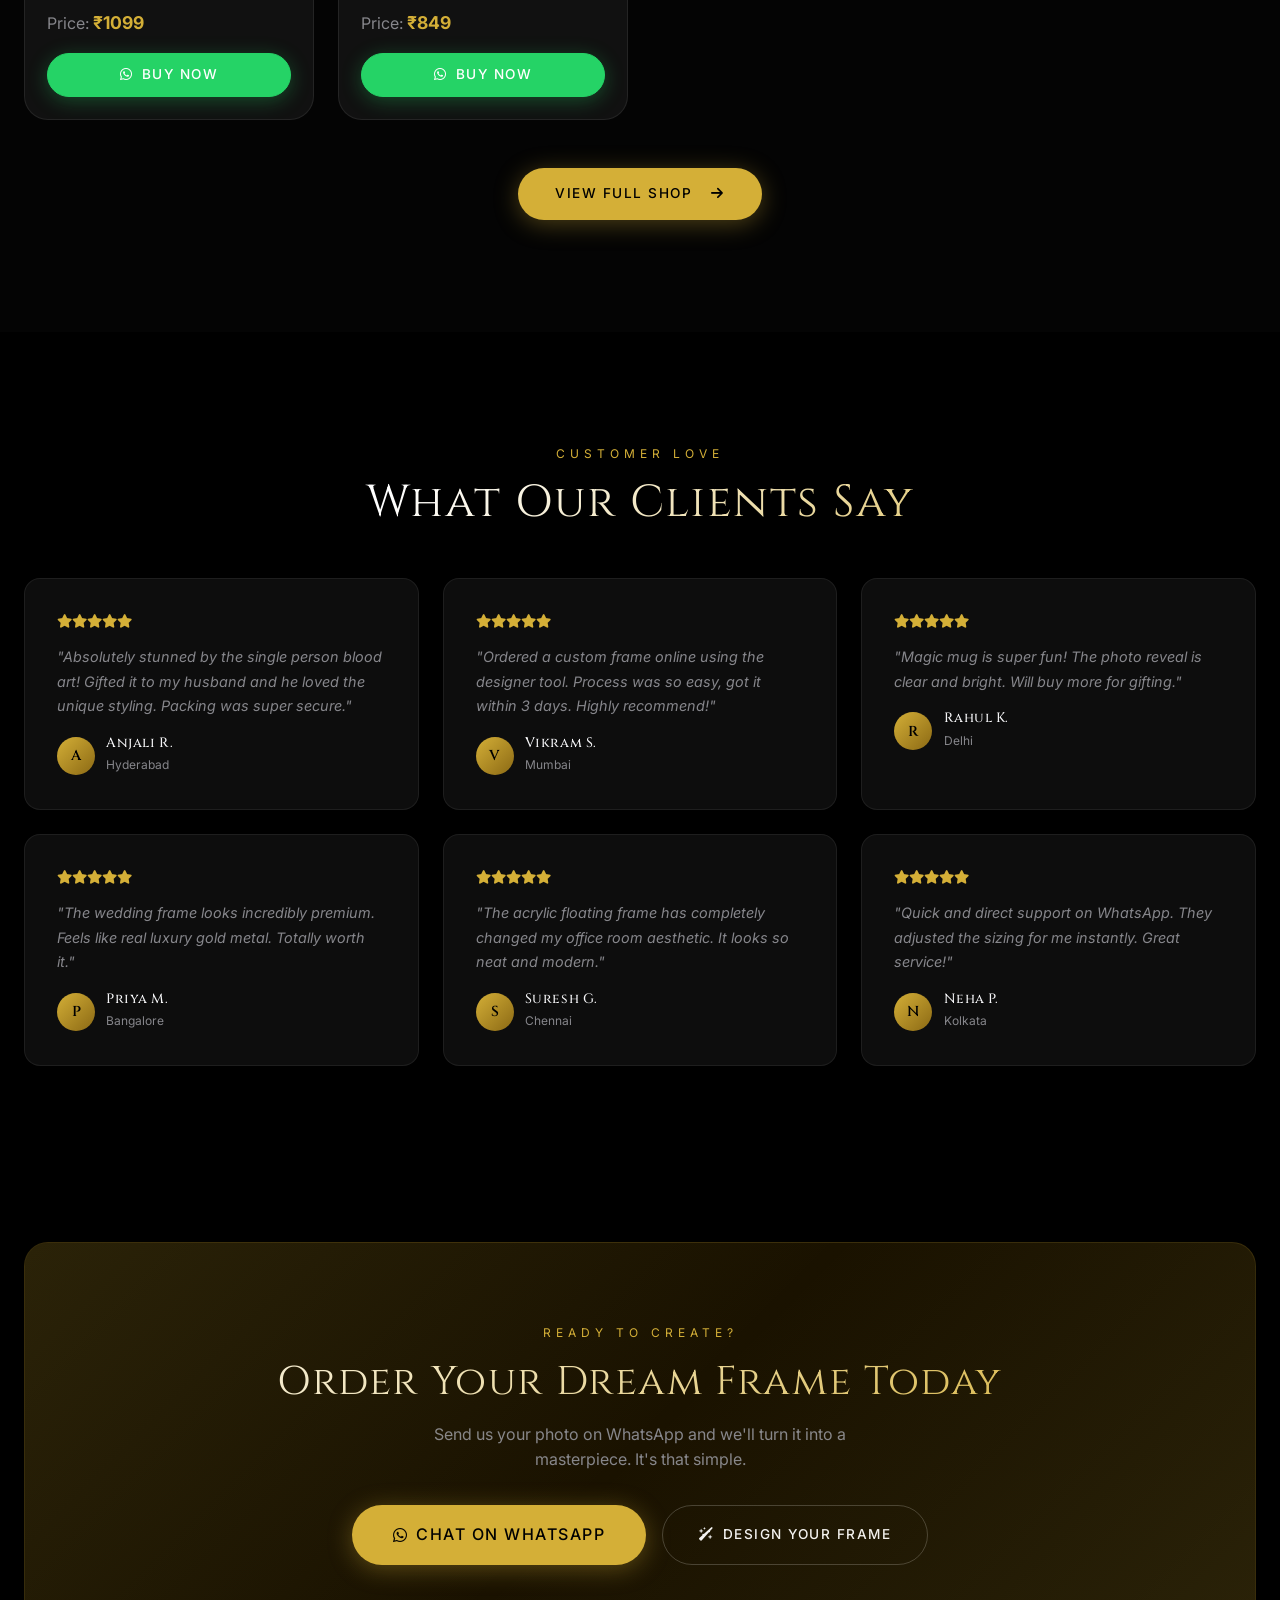
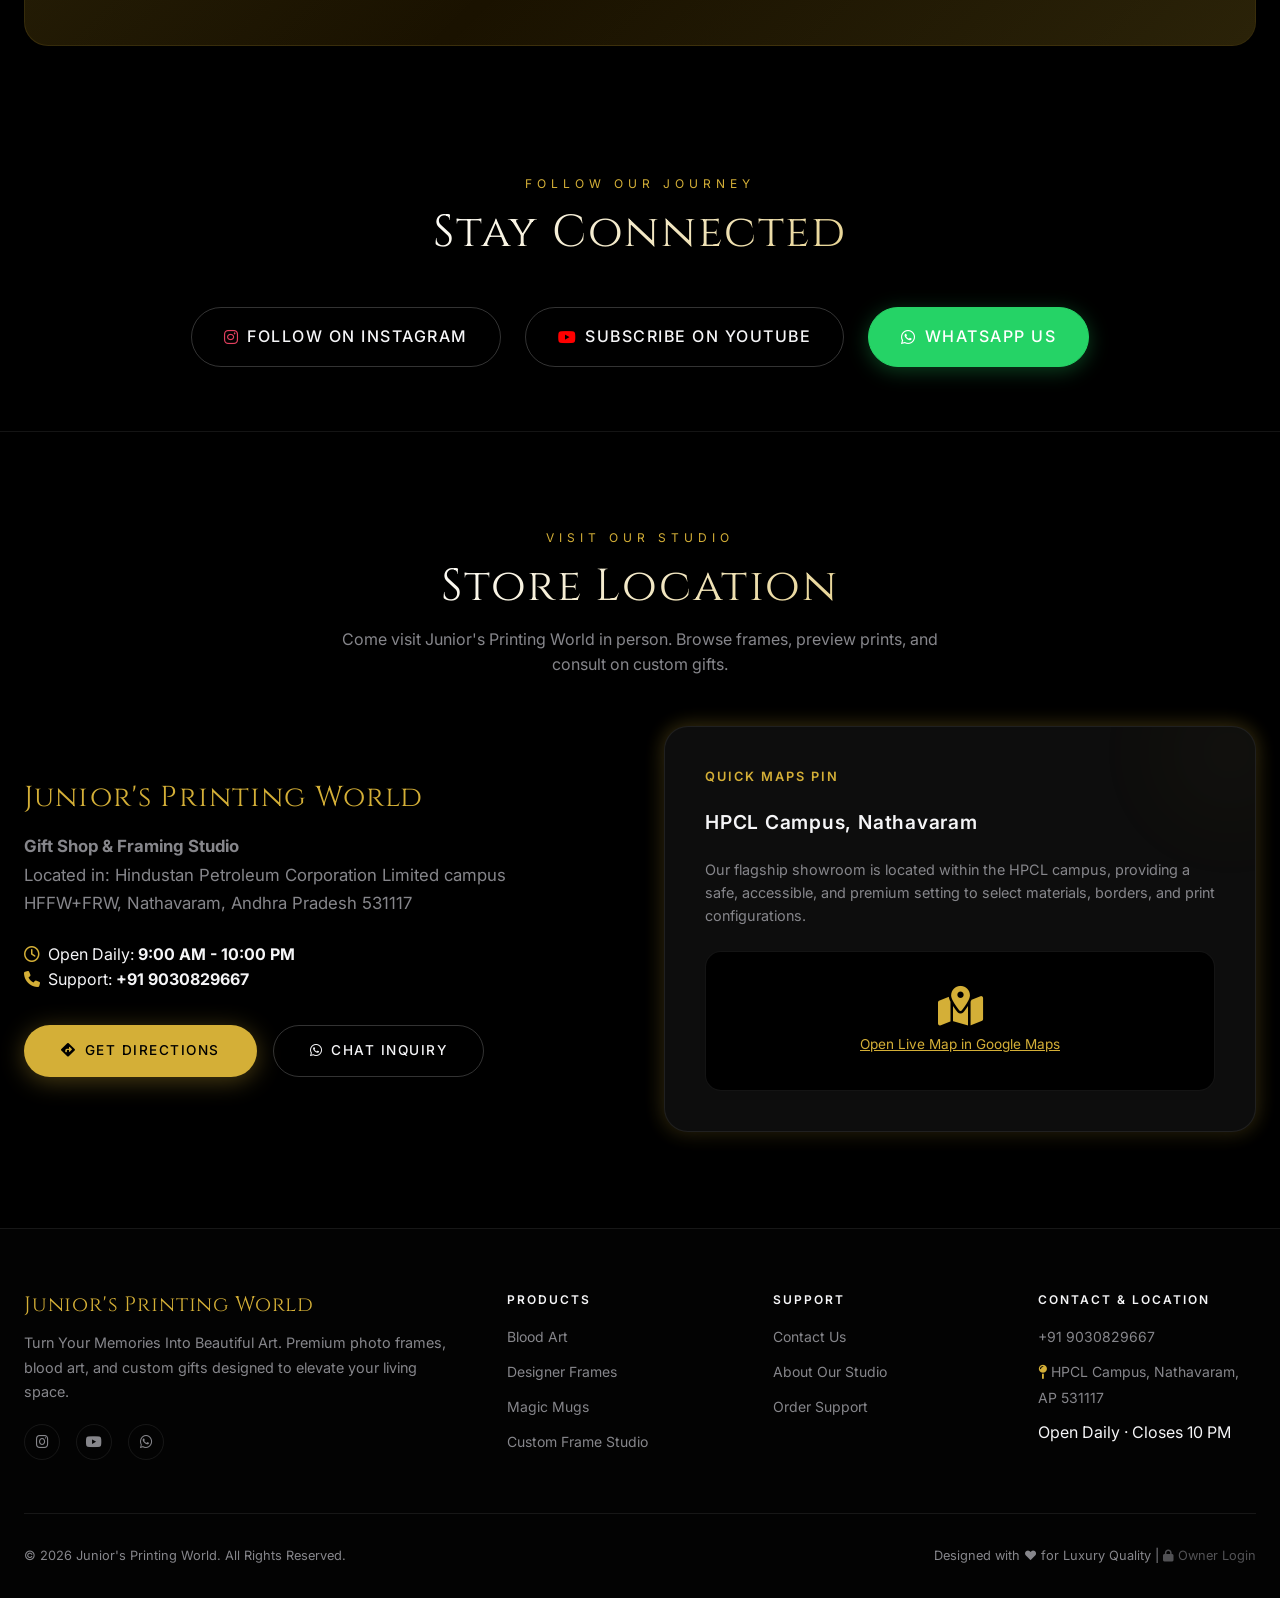
==== commit 3a4b21c9: "Optimize header navbar by removing Owner Login to footer and improving Order Now button design" ====
--- a/index.html
+++ b/index.html
@@ -97,7 +97,6 @@
 <li><a href="gallery.html">Gallery</a></li>
 <li><a href="about.html">About</a></li>
 <li><a href="contact.html">Contact</a></li>
-<li><a href="admin.html"><i class="fa-solid fa-user-lock"></i> Owner Login</a></li>
 <li><a href="https://wa.me/919030829667" class="nav-wa" target="_blank"><i class="fa-brands fa-whatsapp"></i> Order Now</a></li>
 </ul>
 <div style="display:flex;align-items:center;gap:1.5rem">
@@ -304,7 +303,7 @@
 </div>
 <div class="footer-bottom">
 <span>&copy; 2026 Junior's Printing World. All Rights Reserved.</span>
-<span>Designed with ❤️ for Luxury Quality</span>
+<span>Designed with ❤️ for Luxury Quality | <a href="admin.html" style="opacity: 0.6;"><i class="fa-solid fa-lock" style="font-size:0.75rem"></i> Owner Login</a></span>
 </div>
 </div>
 </footer>
--- a/css/style.css
+++ b/css/style.css
@@ -30,7 +30,8 @@
 .nav-links a:hover,.nav-links a.active{color:var(--text)}
 .nav-links a::after{content:'';position:absolute;bottom:-4px;left:0;width:0;height:1px;background:var(--gold);transition:width var(--tf)}
 .nav-links a:hover::after,.nav-links a.active::after{width:100%}
-.nav-wa{background:var(--gold);color:#000!important;padding:8px 20px;border-radius:var(--r-full);font-weight:600!important}
+.nav-wa{background:var(--gold);color:#000!important;padding:9px 22px;border-radius:var(--r-full);font-weight:700!important;font-size:.8rem!important;display:inline-flex;align-items:center;gap:6px;box-shadow:0 4px 16px rgba(212,175,55,.4);white-space:nowrap;letter-spacing:.5px;transition:all var(--tm)!important}
+.nav-wa:hover{background:var(--gold2)!important;transform:translateY(-2px)!important;box-shadow:0 8px 24px rgba(212,175,55,.6)!important;color:#000!important}
 .nav-wa::after{display:none!important}
 .hamburger{display:none;flex-direction:column;gap:5px;cursor:pointer;padding:5px}
 .hamburger span{width:24px;height:2px;background:var(--text);transition:all var(--tm);display:block}
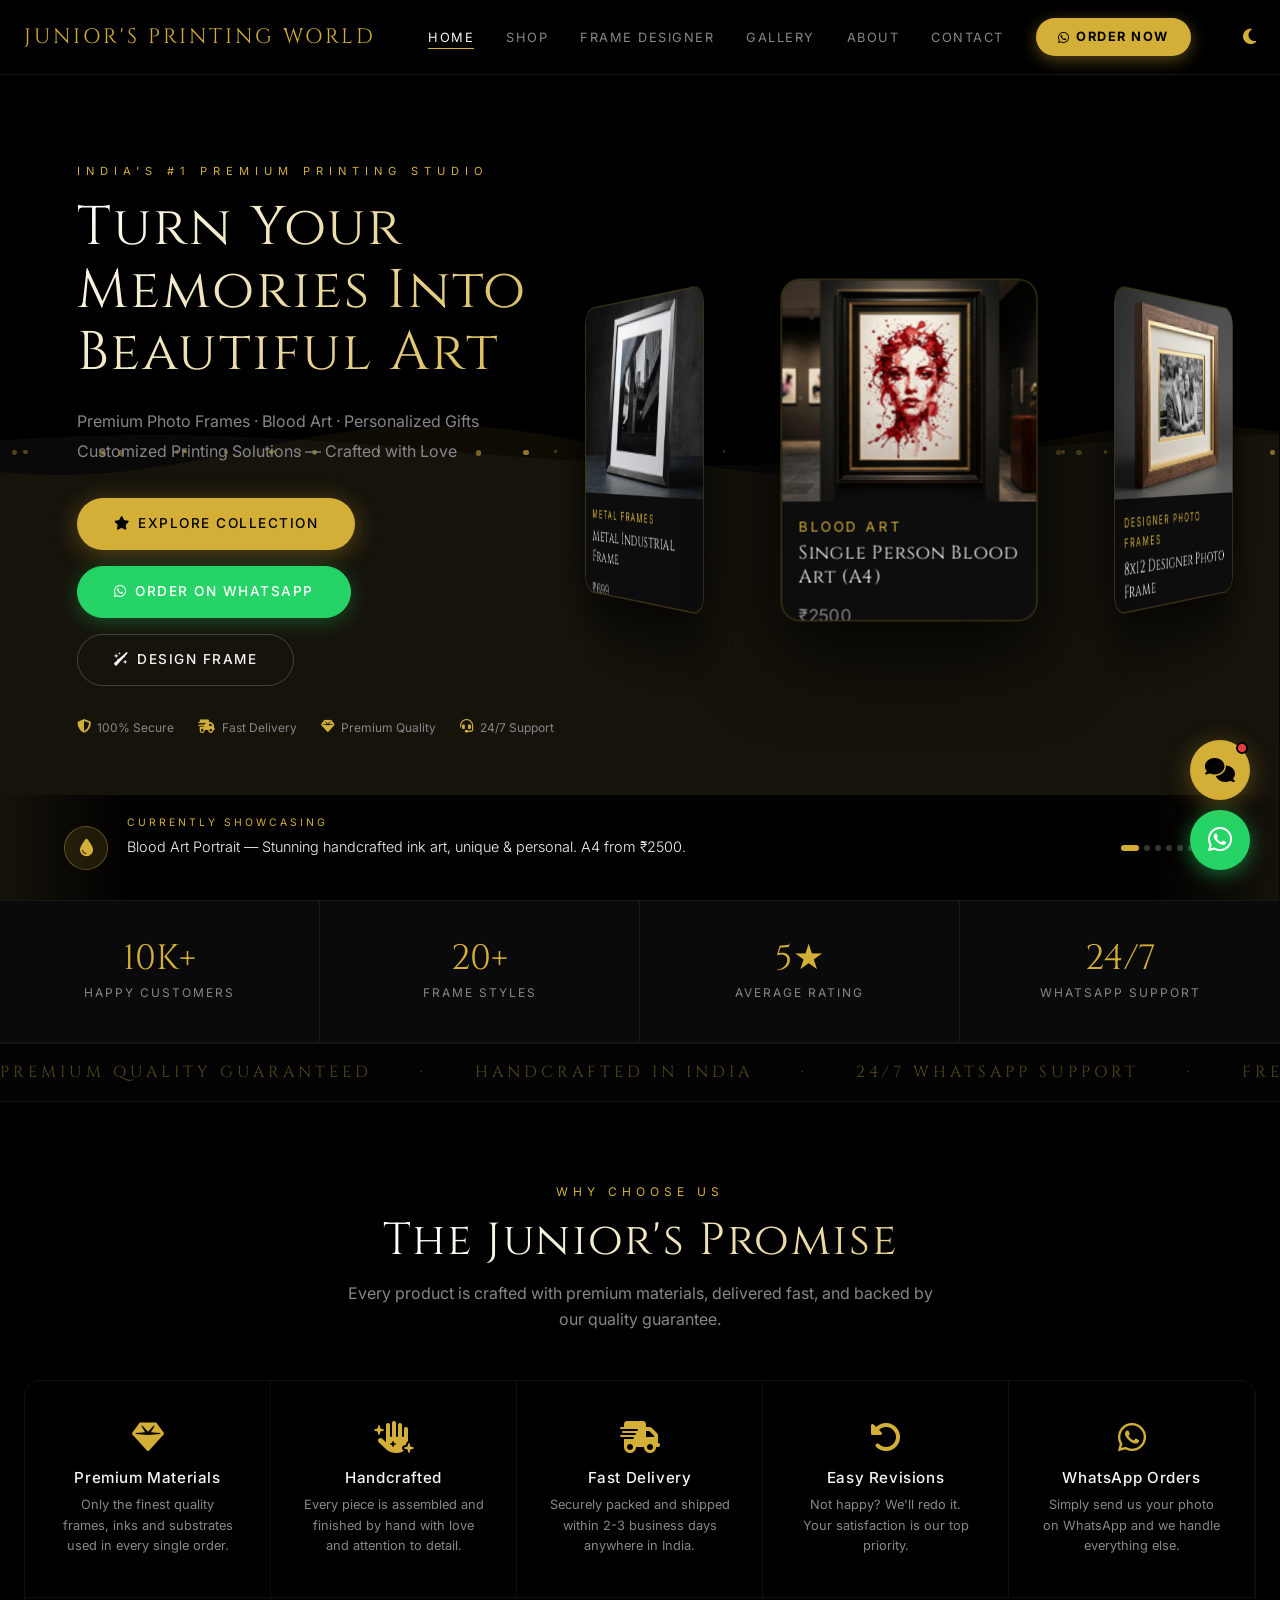
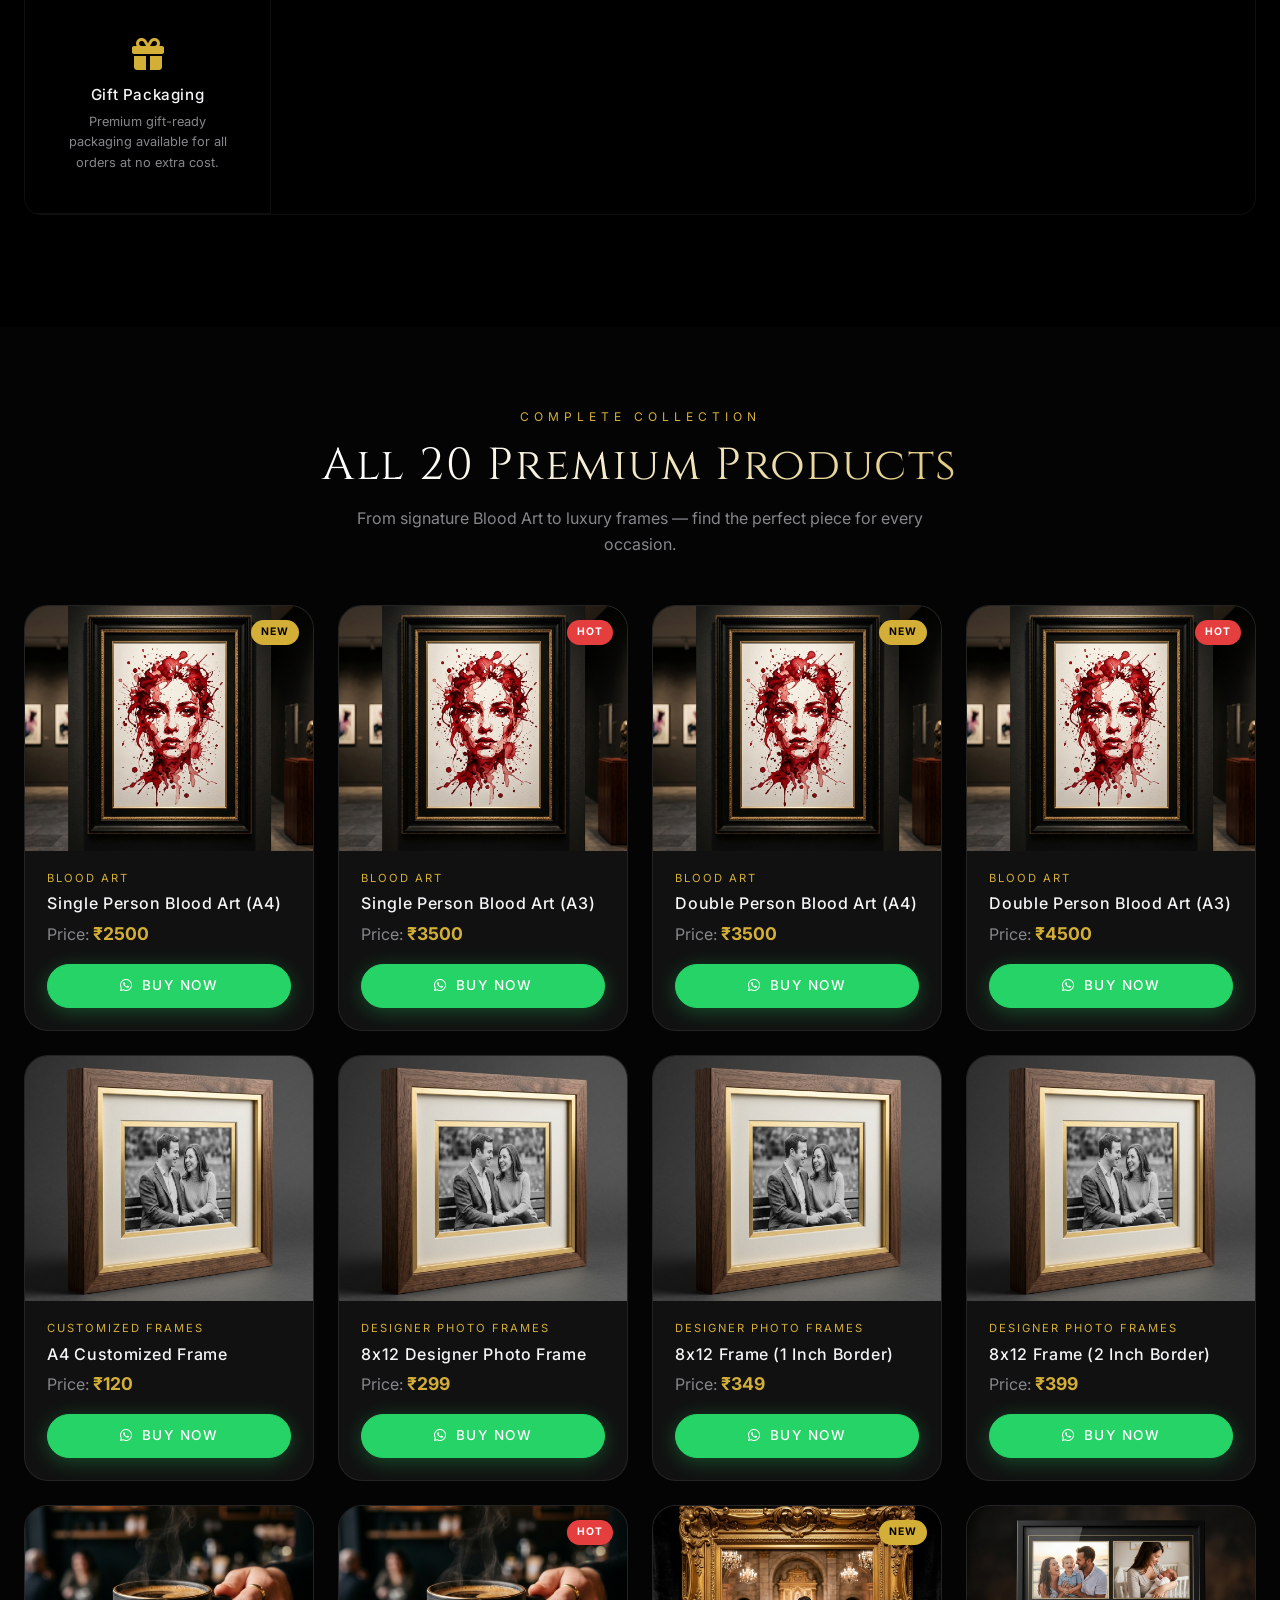
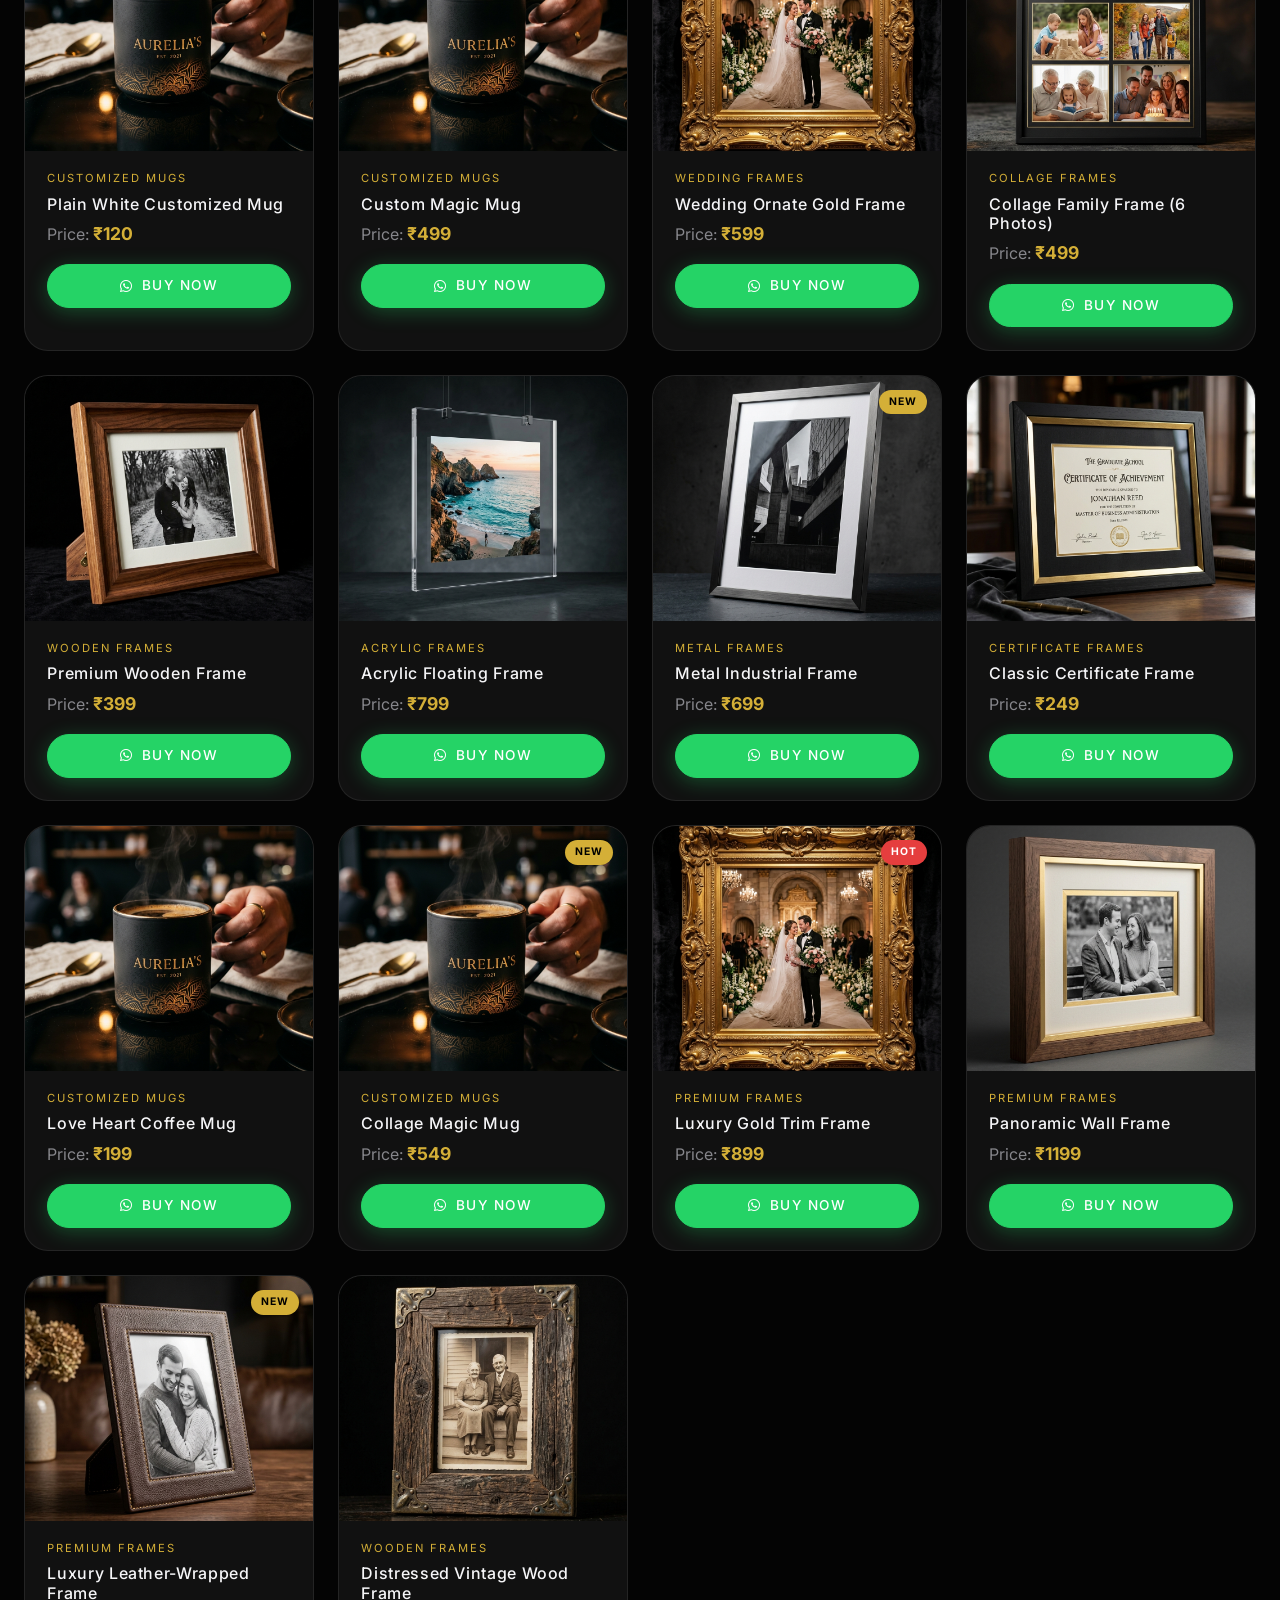
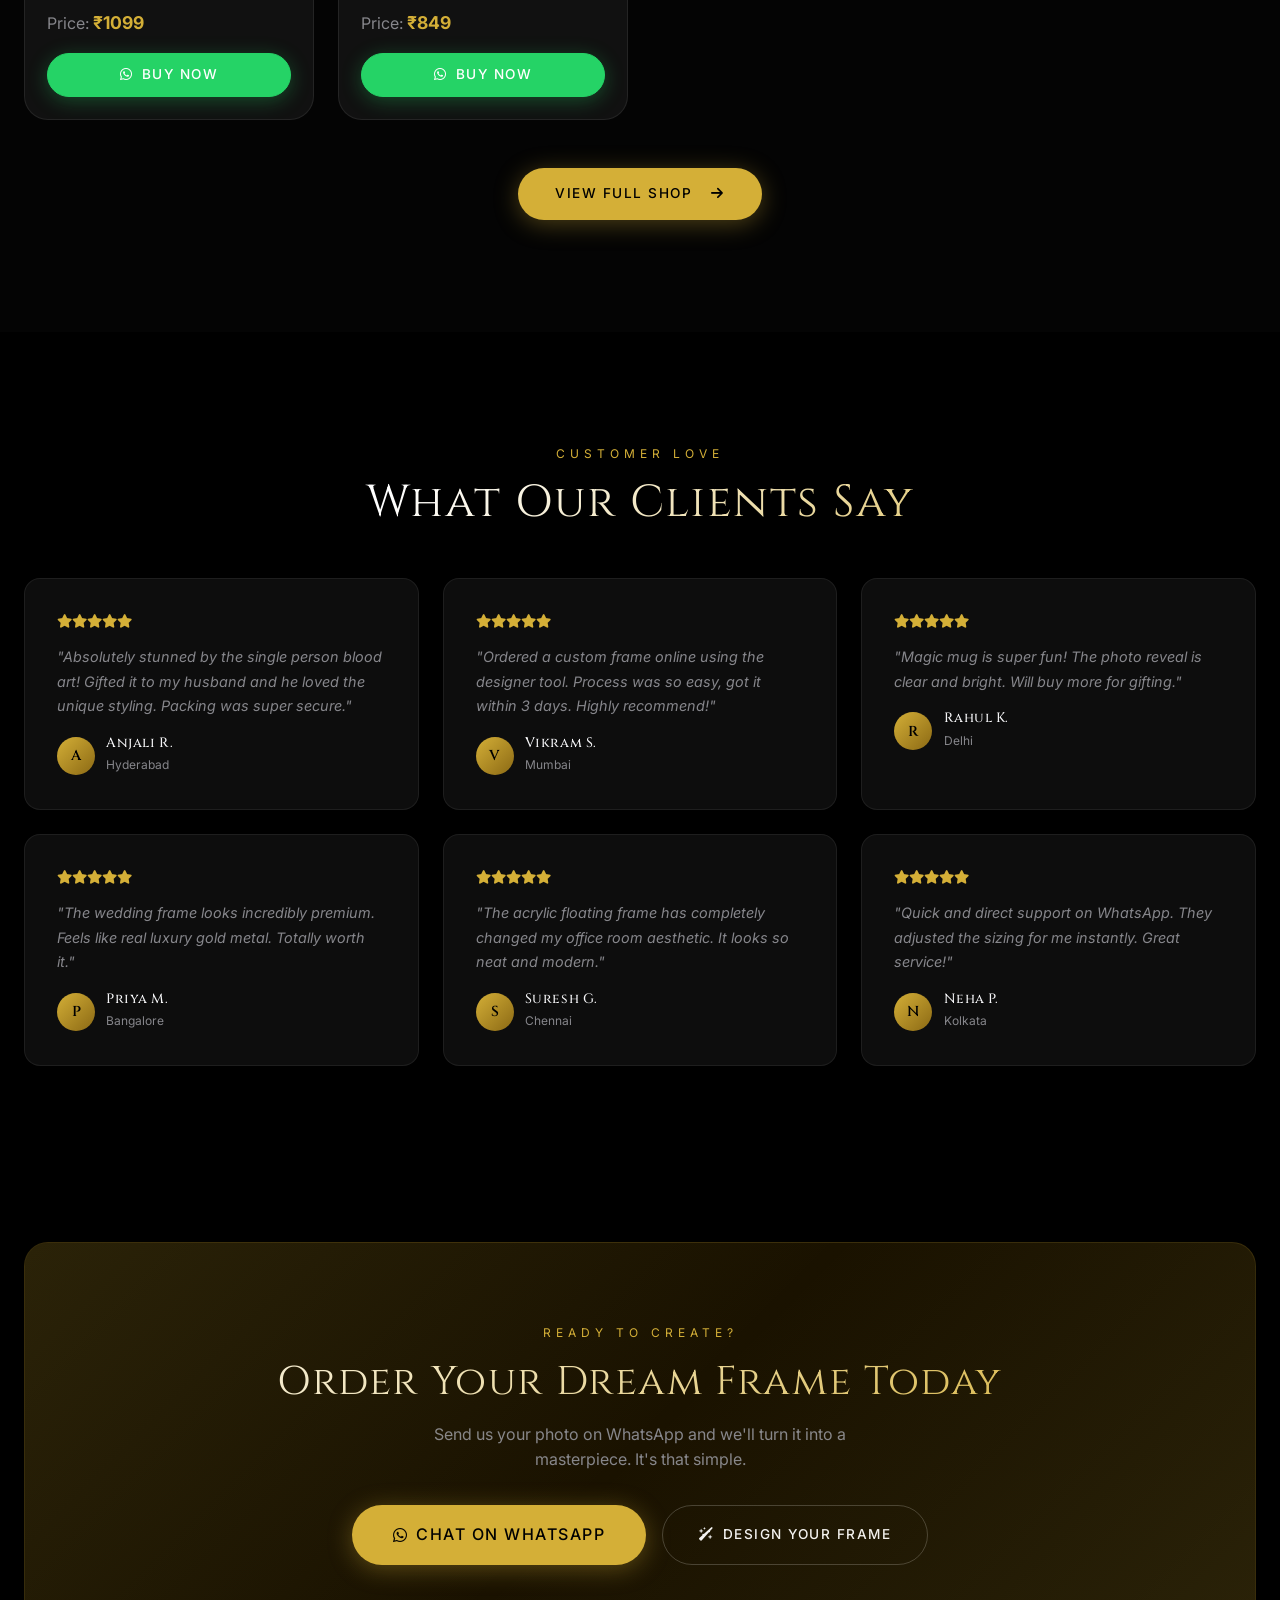
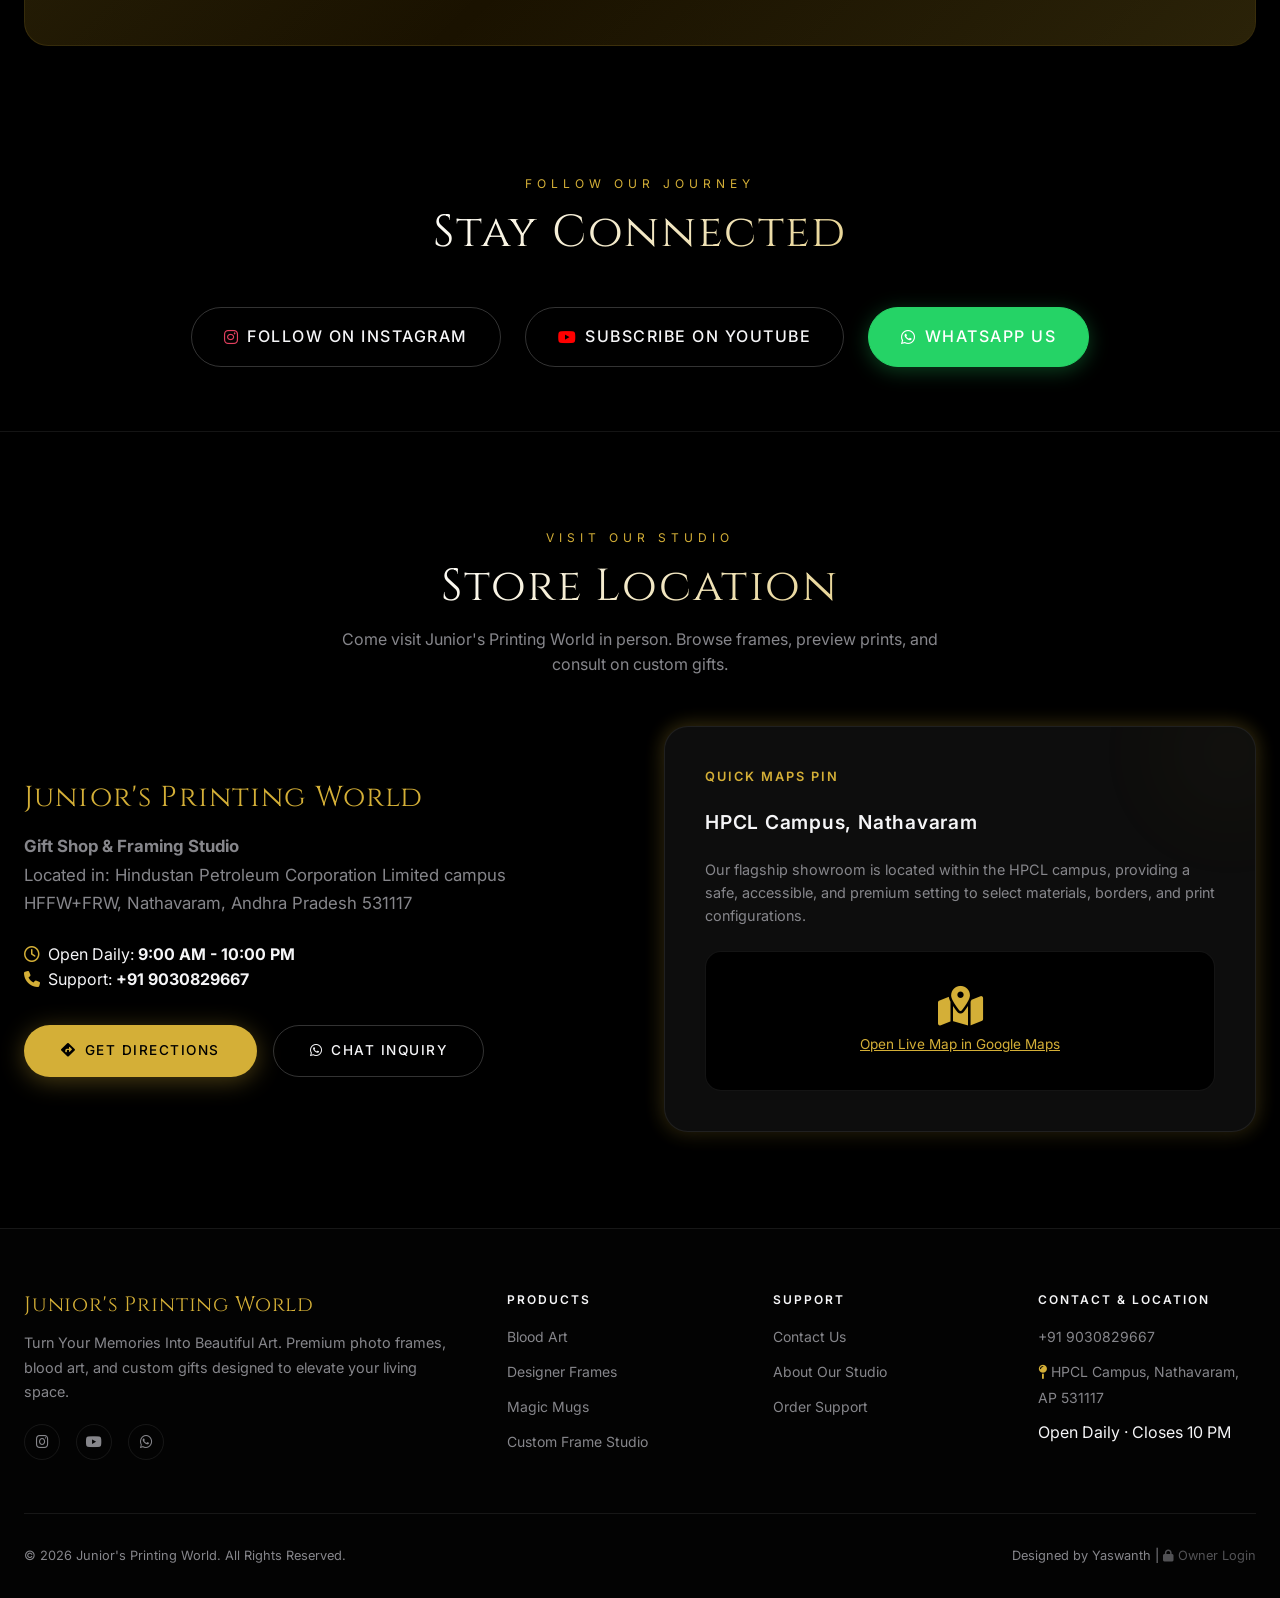
==== commit 19634182: "Update footer attribution to Designed by Yaswanth across pages" ====
--- a/index.html
+++ b/index.html
@@ -303,7 +303,7 @@
 </div>
 <div class="footer-bottom">
 <span>&copy; 2026 Junior's Printing World. All Rights Reserved.</span>
-<span>Designed with ❤️ for Luxury Quality | <a href="admin.html" style="opacity: 0.6;"><i class="fa-solid fa-lock" style="font-size:0.75rem"></i> Owner Login</a></span>
+<span>Designed by Yaswanth | <a href="admin.html" style="opacity: 0.6;"><i class="fa-solid fa-lock" style="font-size:0.75rem"></i> Owner Login</a></span>
 </div>
 </div>
 </footer>
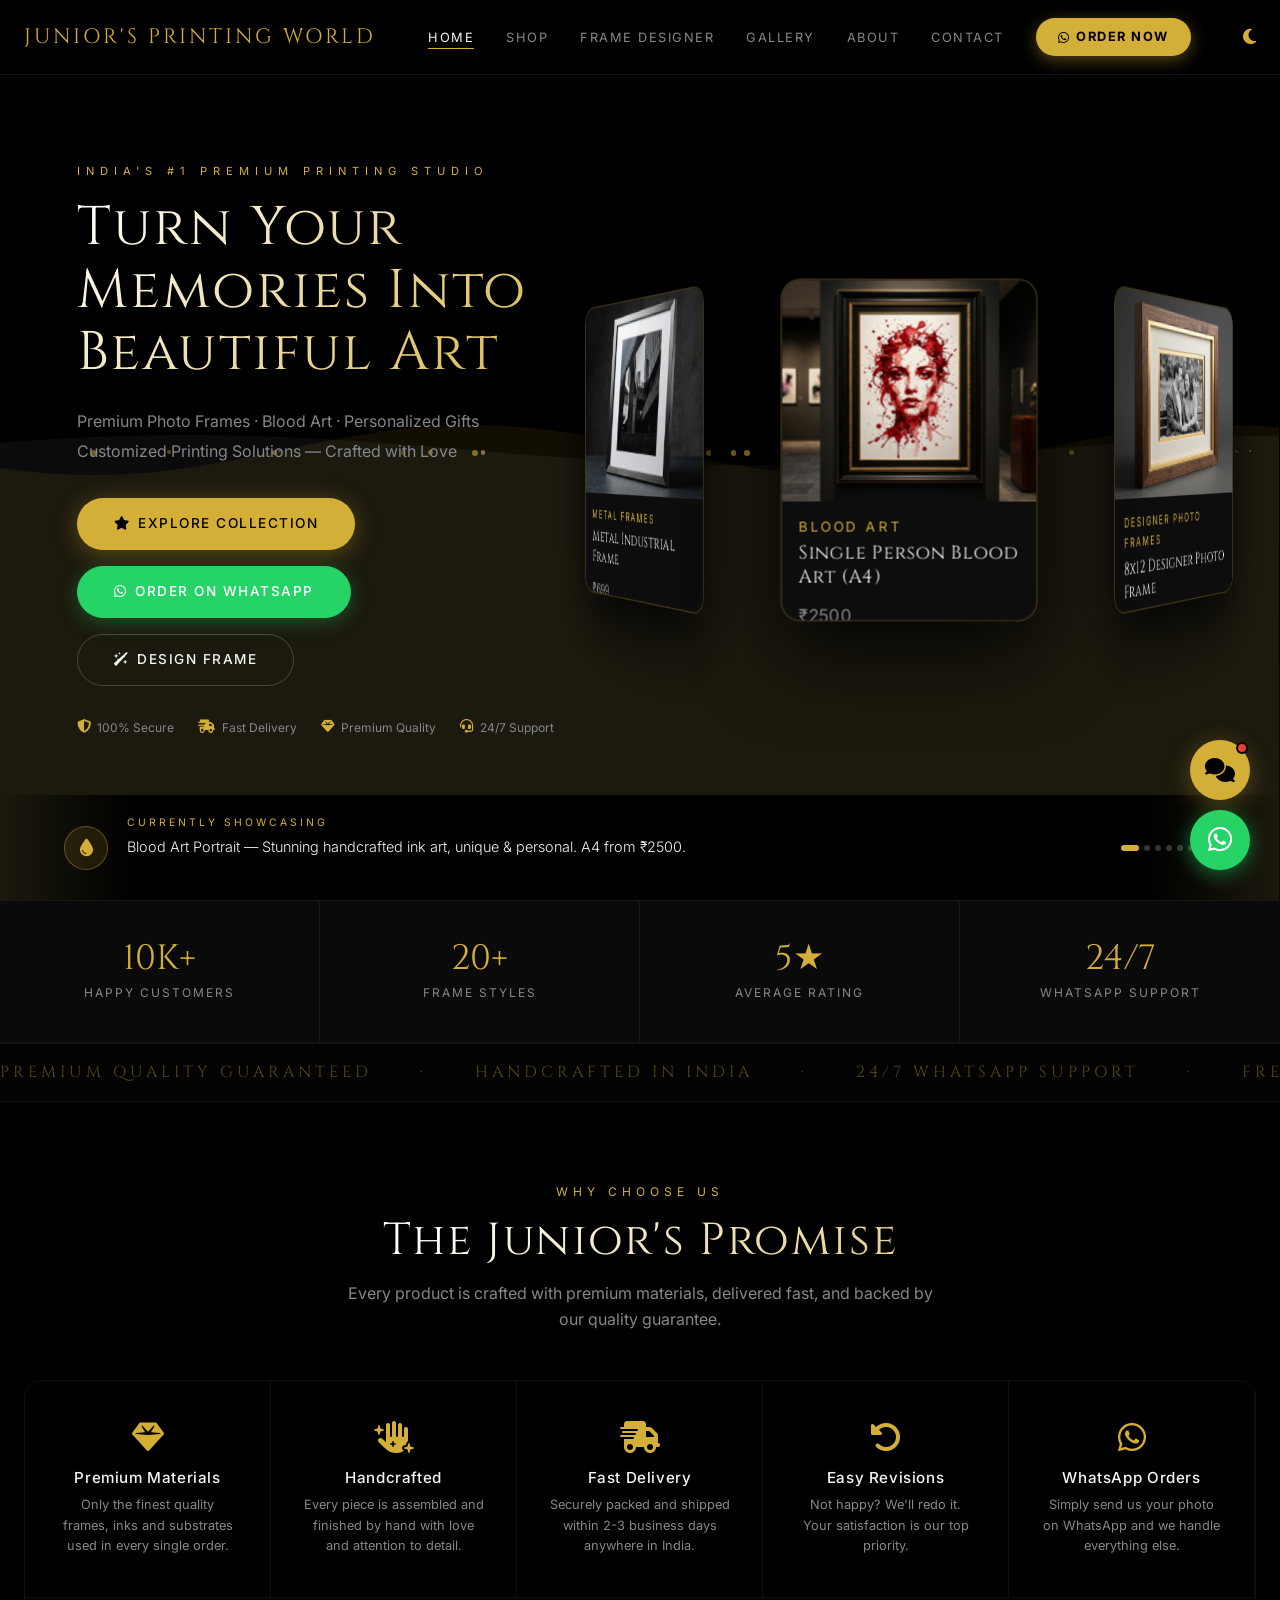
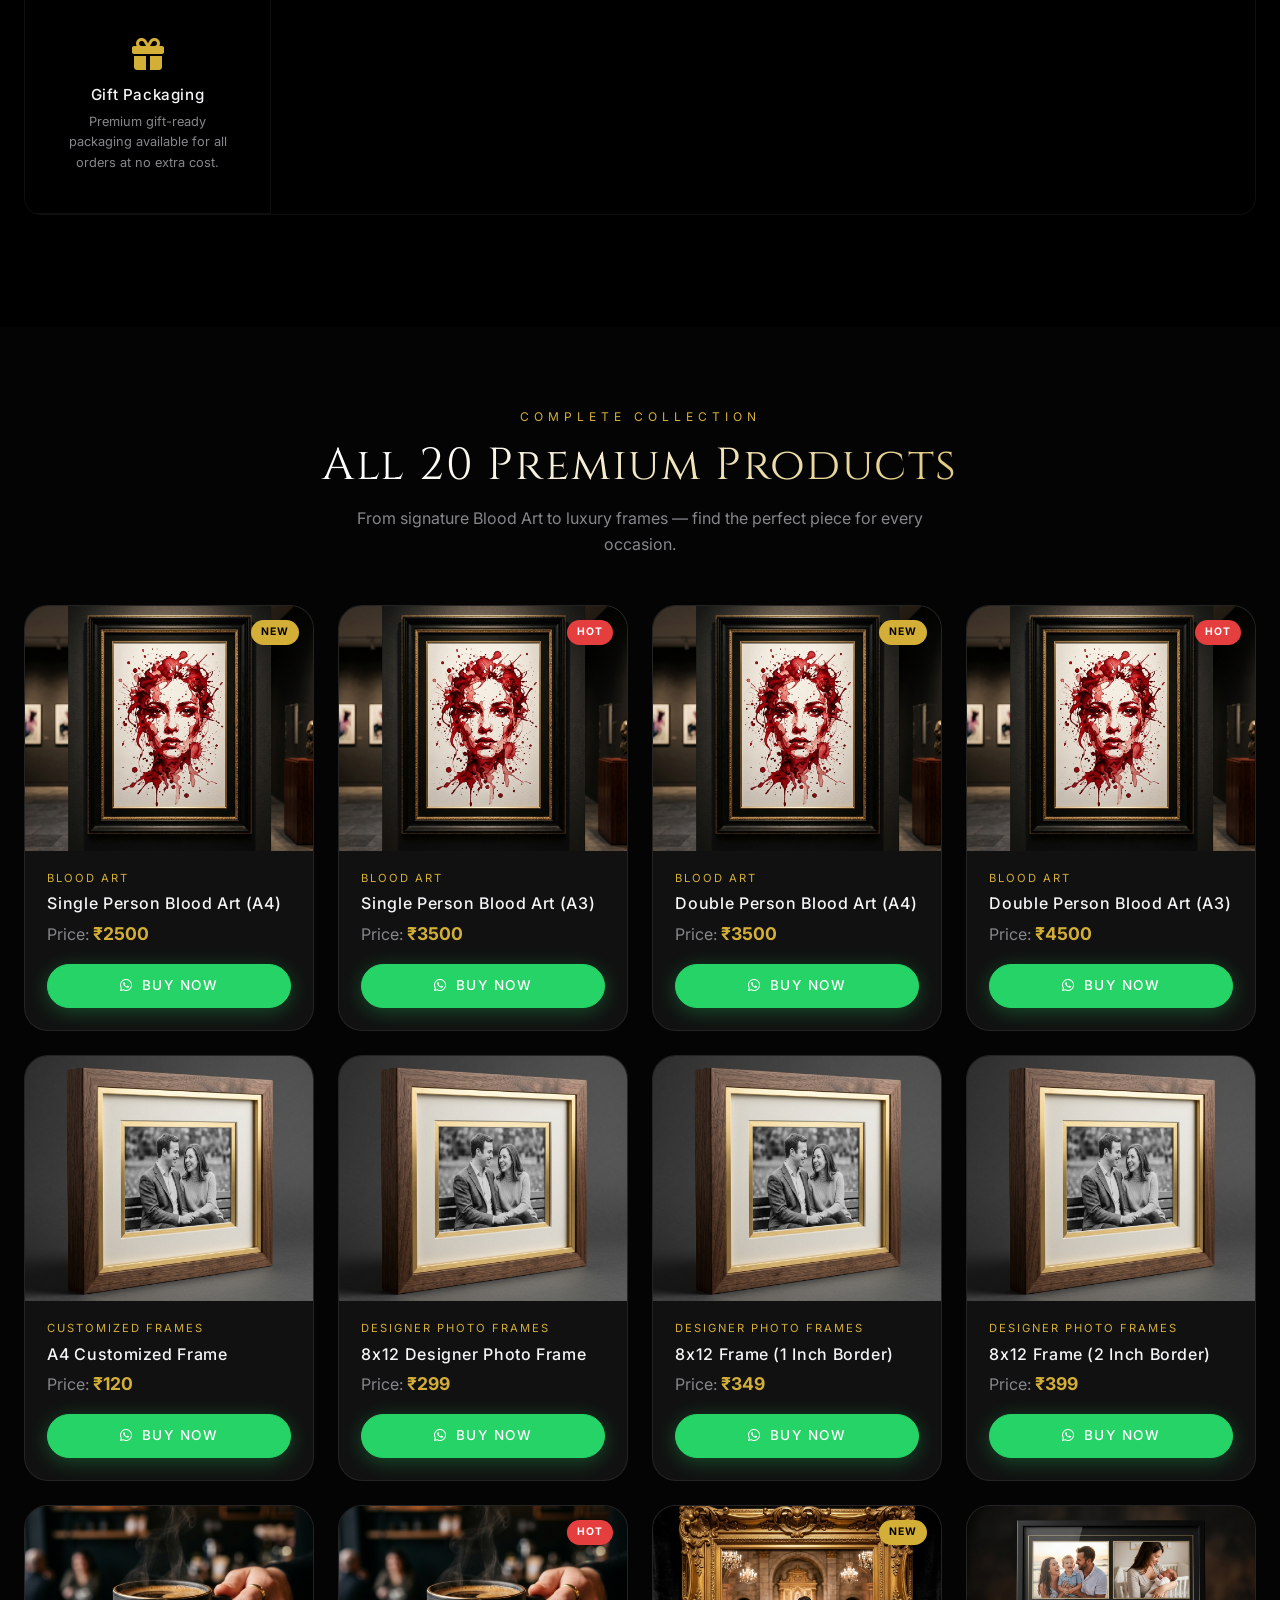
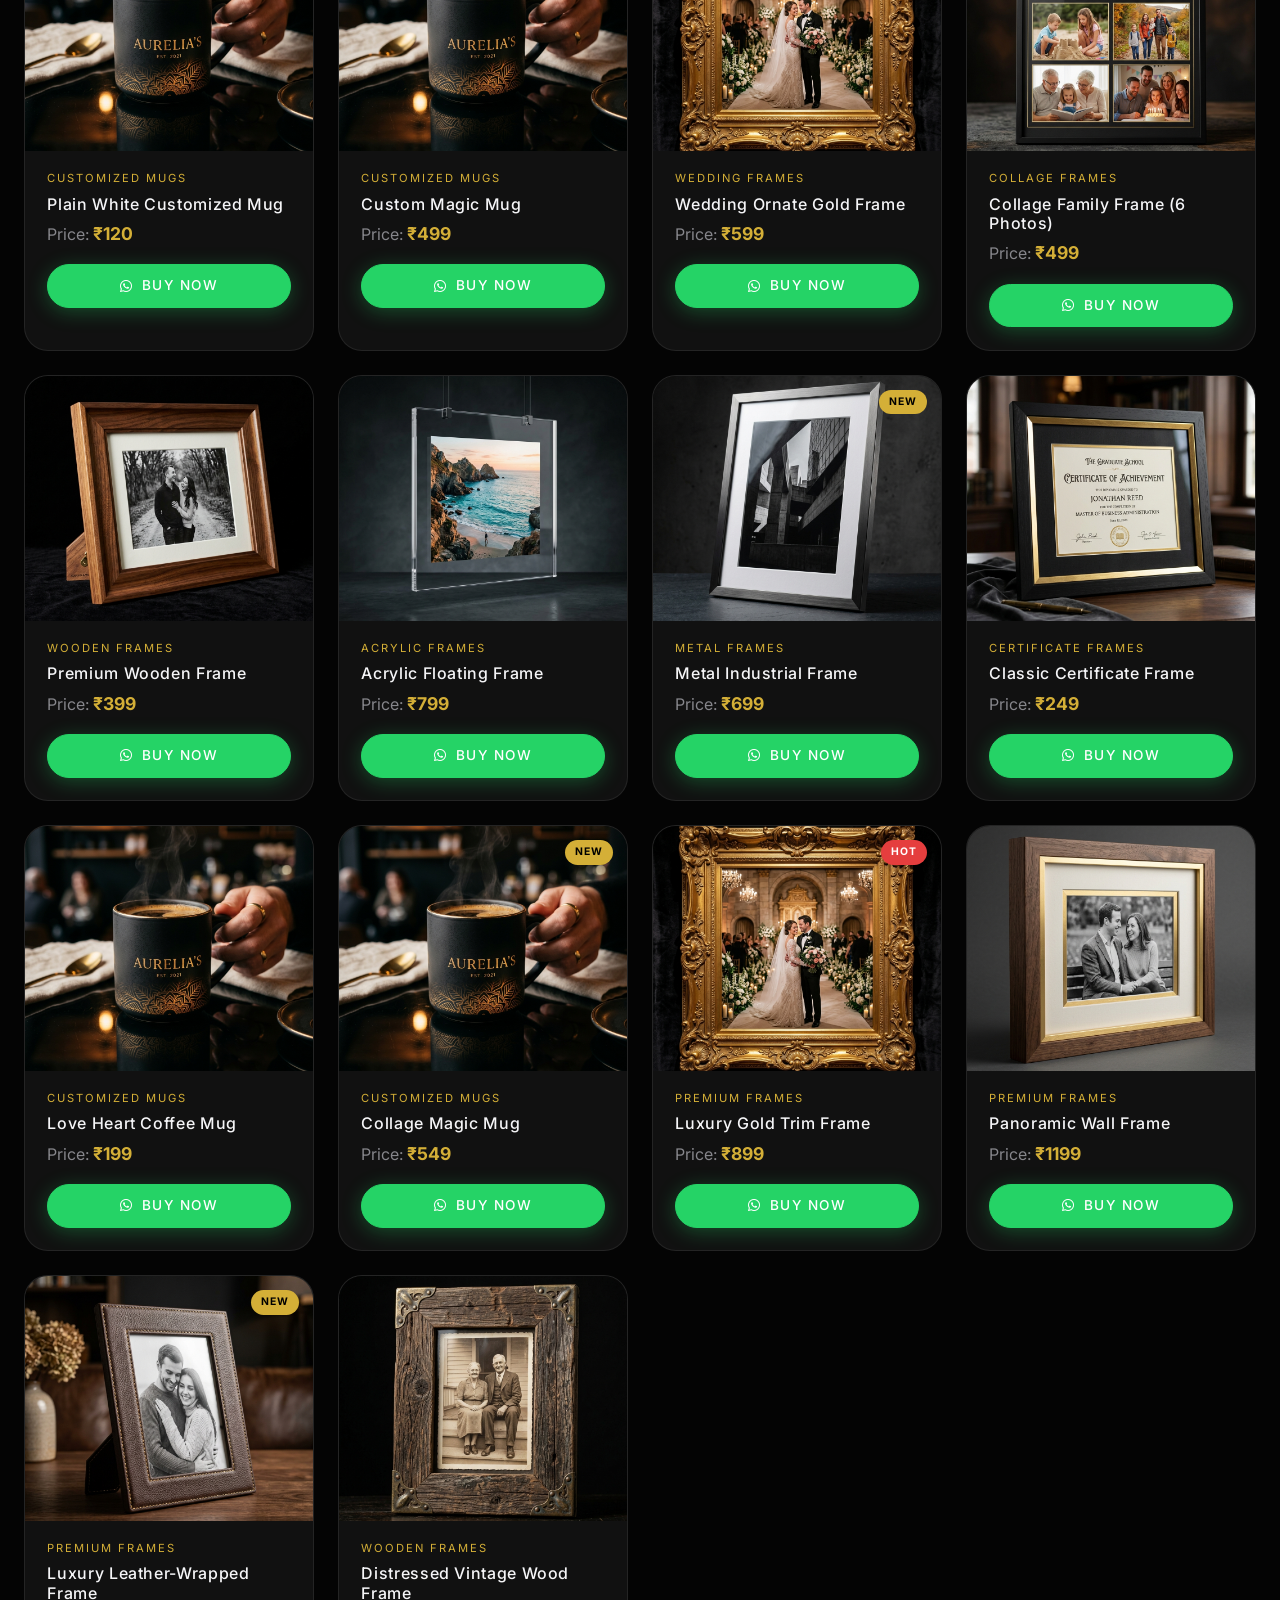
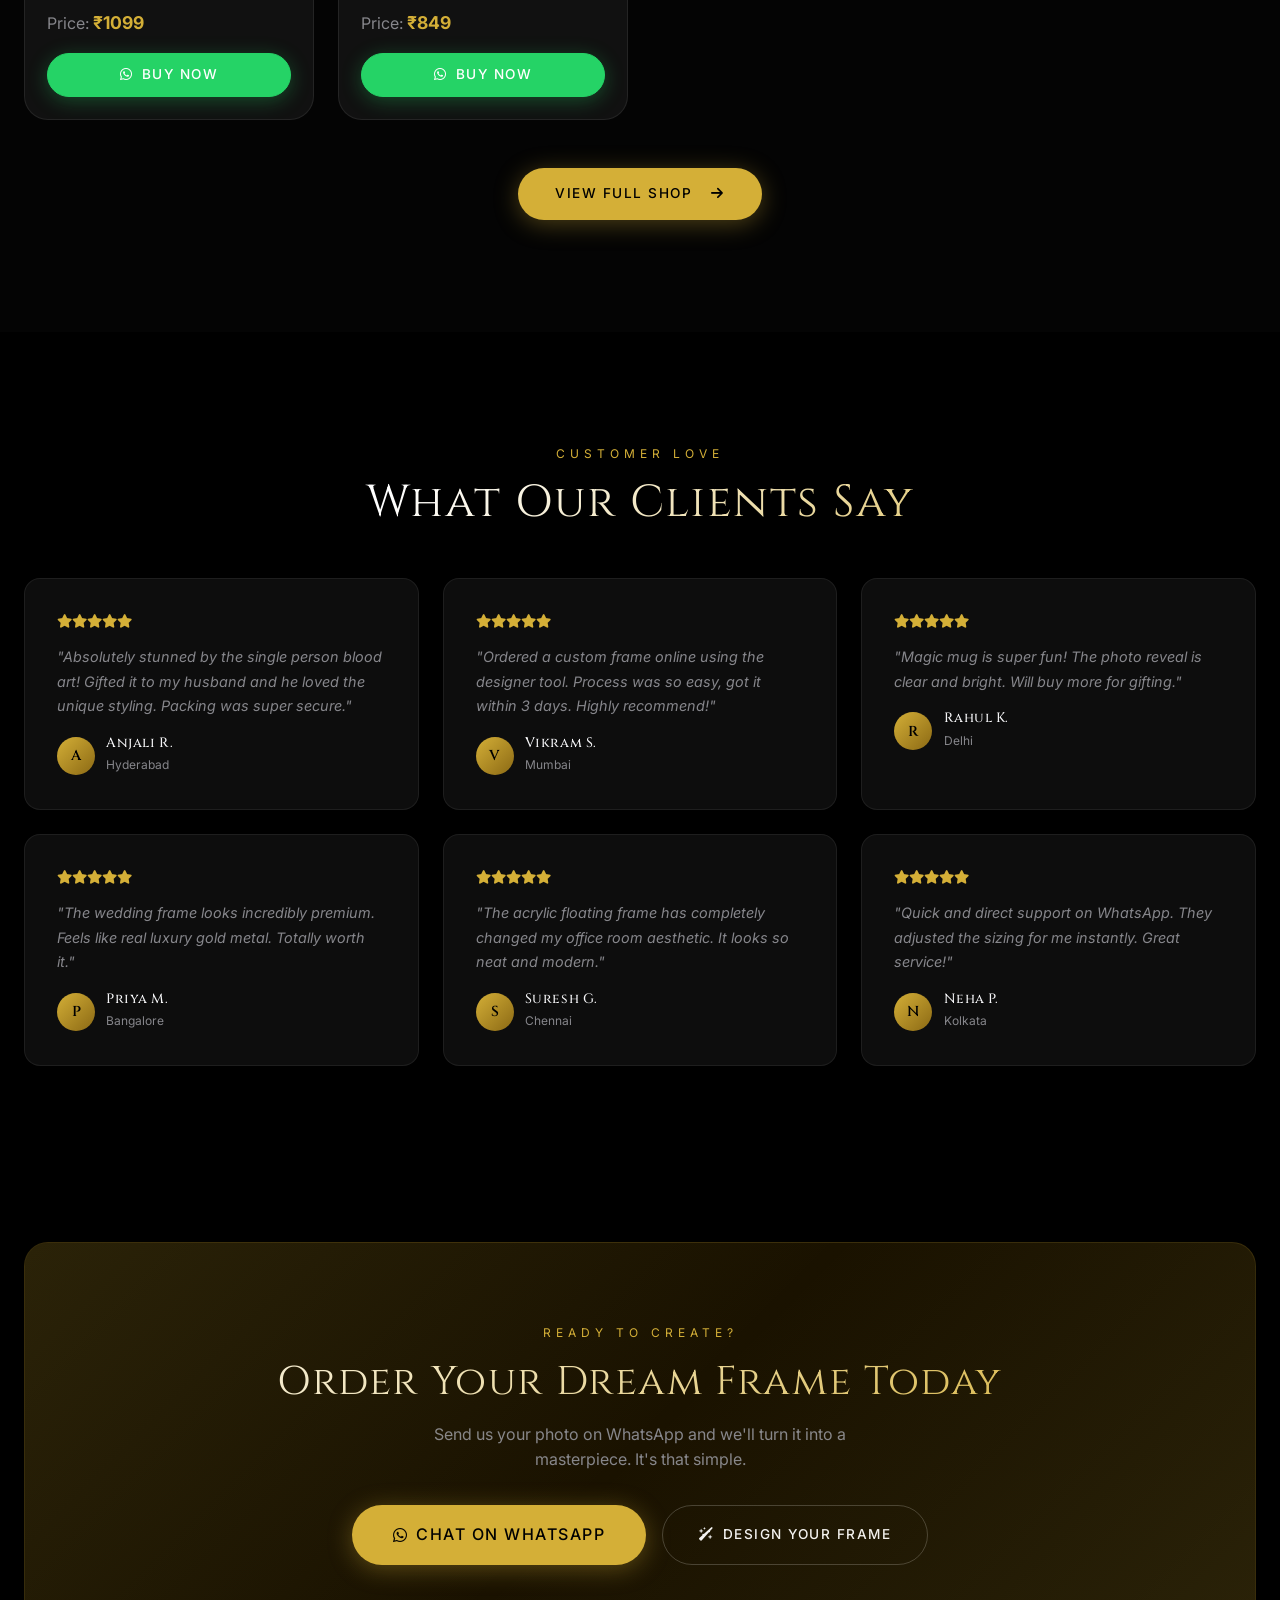
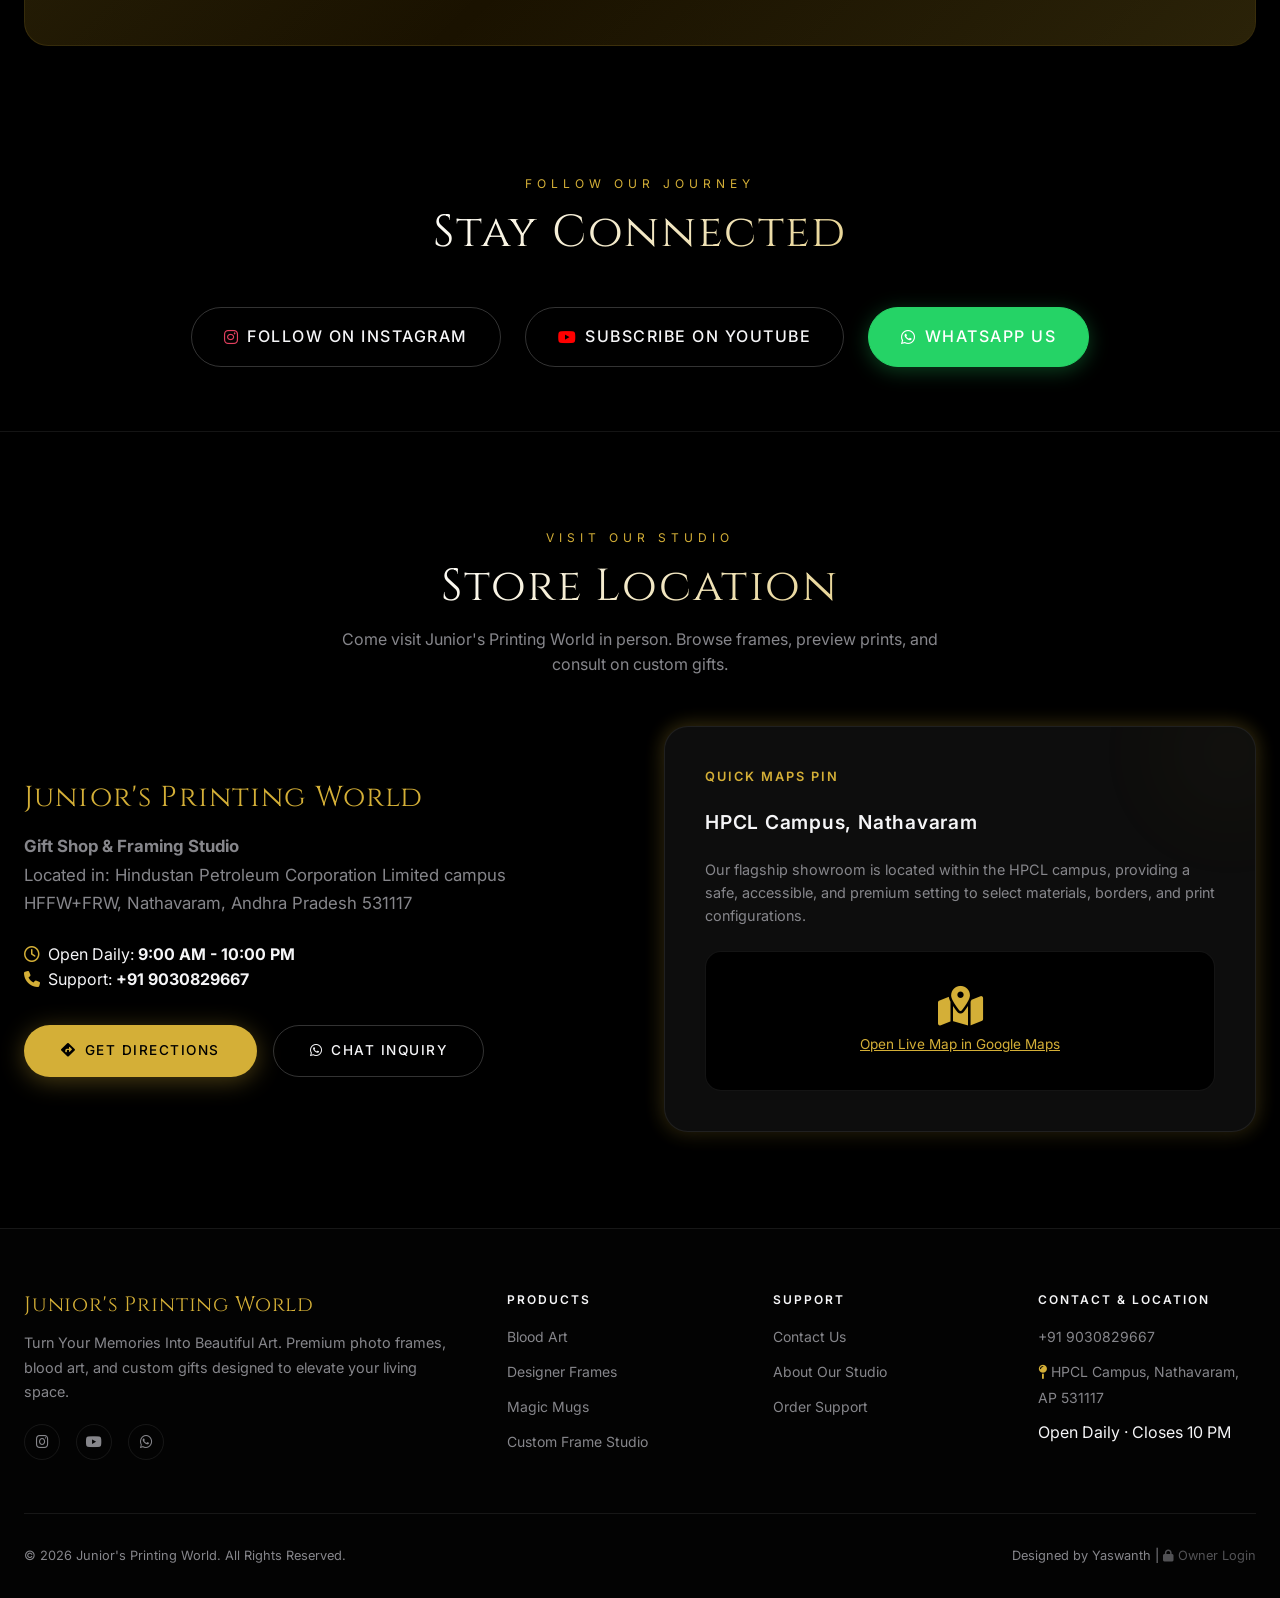
==== commit 29929e21: "Add Google site verification meta tag" ====
--- a/index.html
+++ b/index.html
@@ -4,6 +4,7 @@
 <meta charset="UTF-8"><meta name="viewport" content="width=device-width,initial-scale=1.0">
 <title>Junior's Printing World | Premium Photo Frames & Art</title>
 <meta name="description" content="Turn Your Memories Into Beautiful Art. Premium Frames, Blood Art, Personalized Gifts.">
+<meta name="google-site-verification" content="iHviXfzEM8xWMbXewTMMIvWjG5PjeCxogmYNKBokq4U" />
 <meta property="og:title" content="Junior's Printing World"><meta property="og:type" content="website">
 <link rel="preconnect" href="https://fonts.googleapis.com">
 <link href="https://fonts.googleapis.com/css2?family=Cinzel:wght@400;600&family=Inter:wght@300;400;500;600&display=swap" rel="stylesheet">
